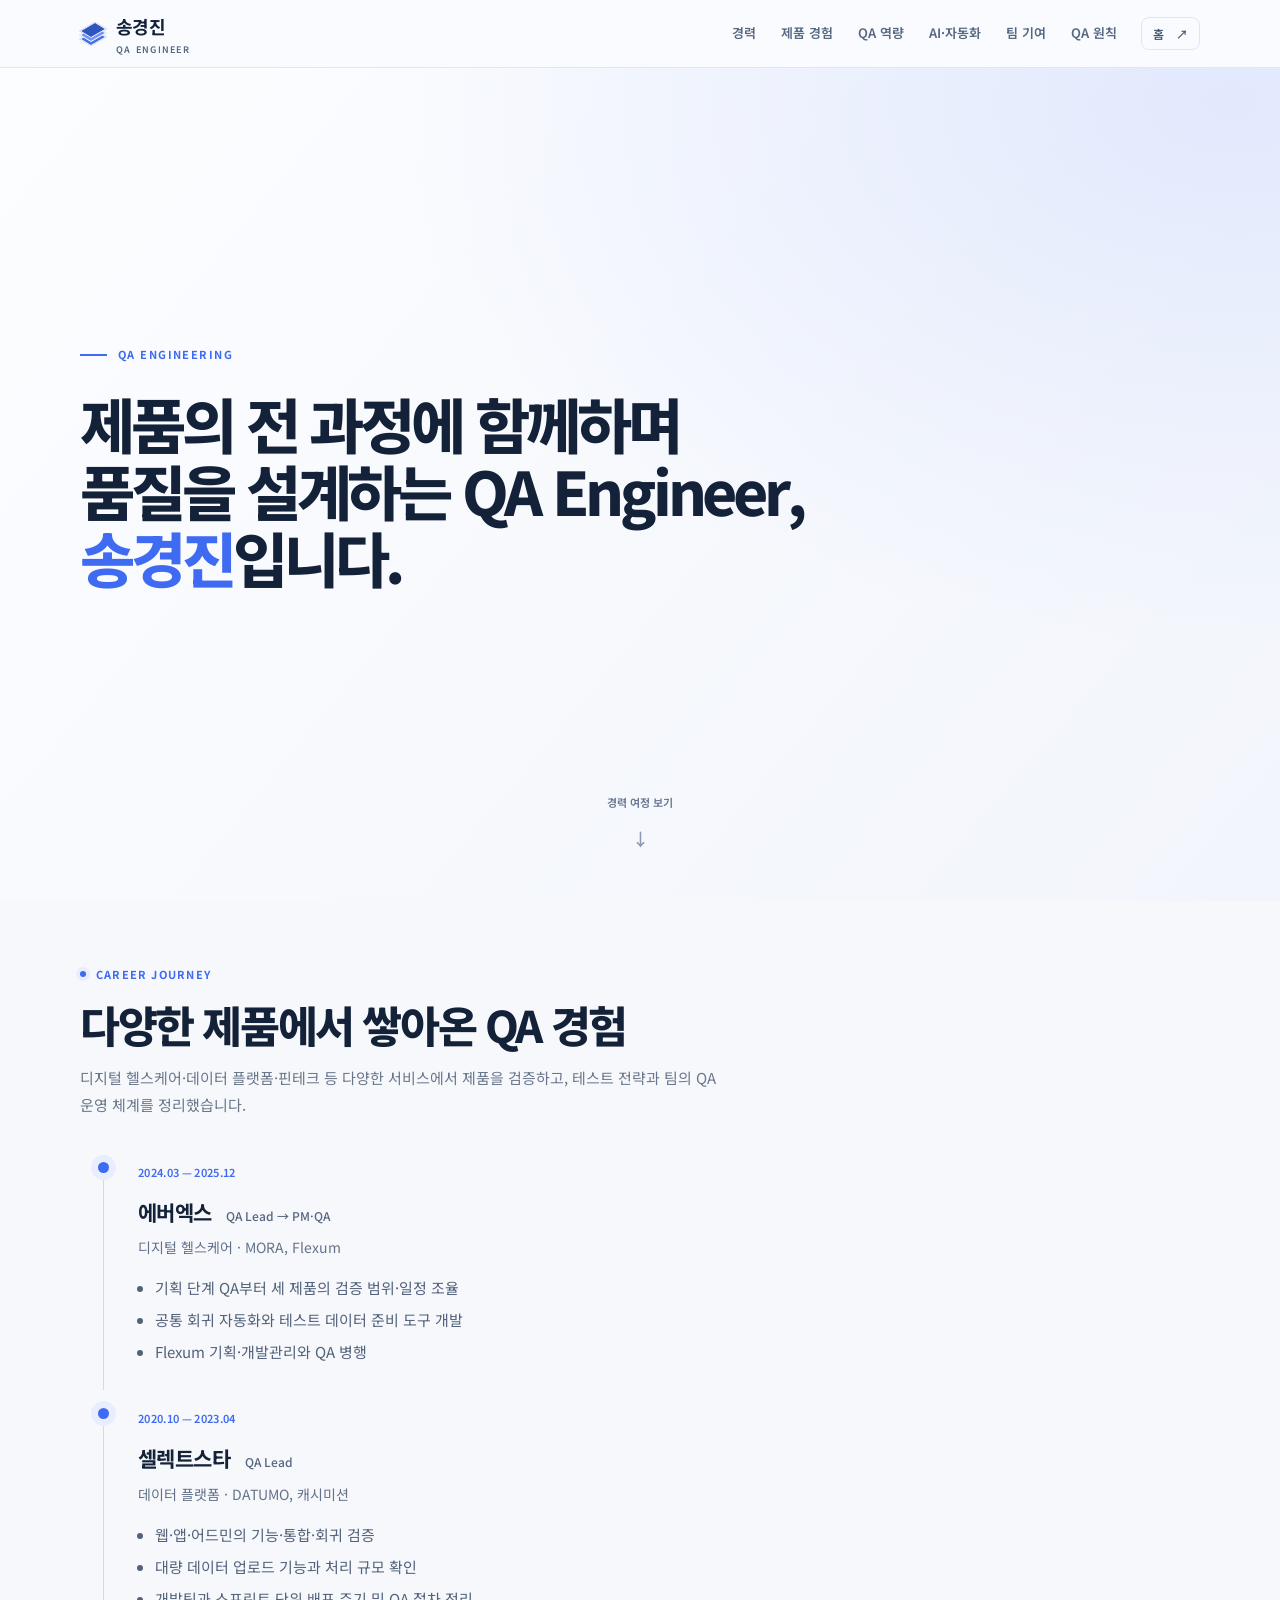
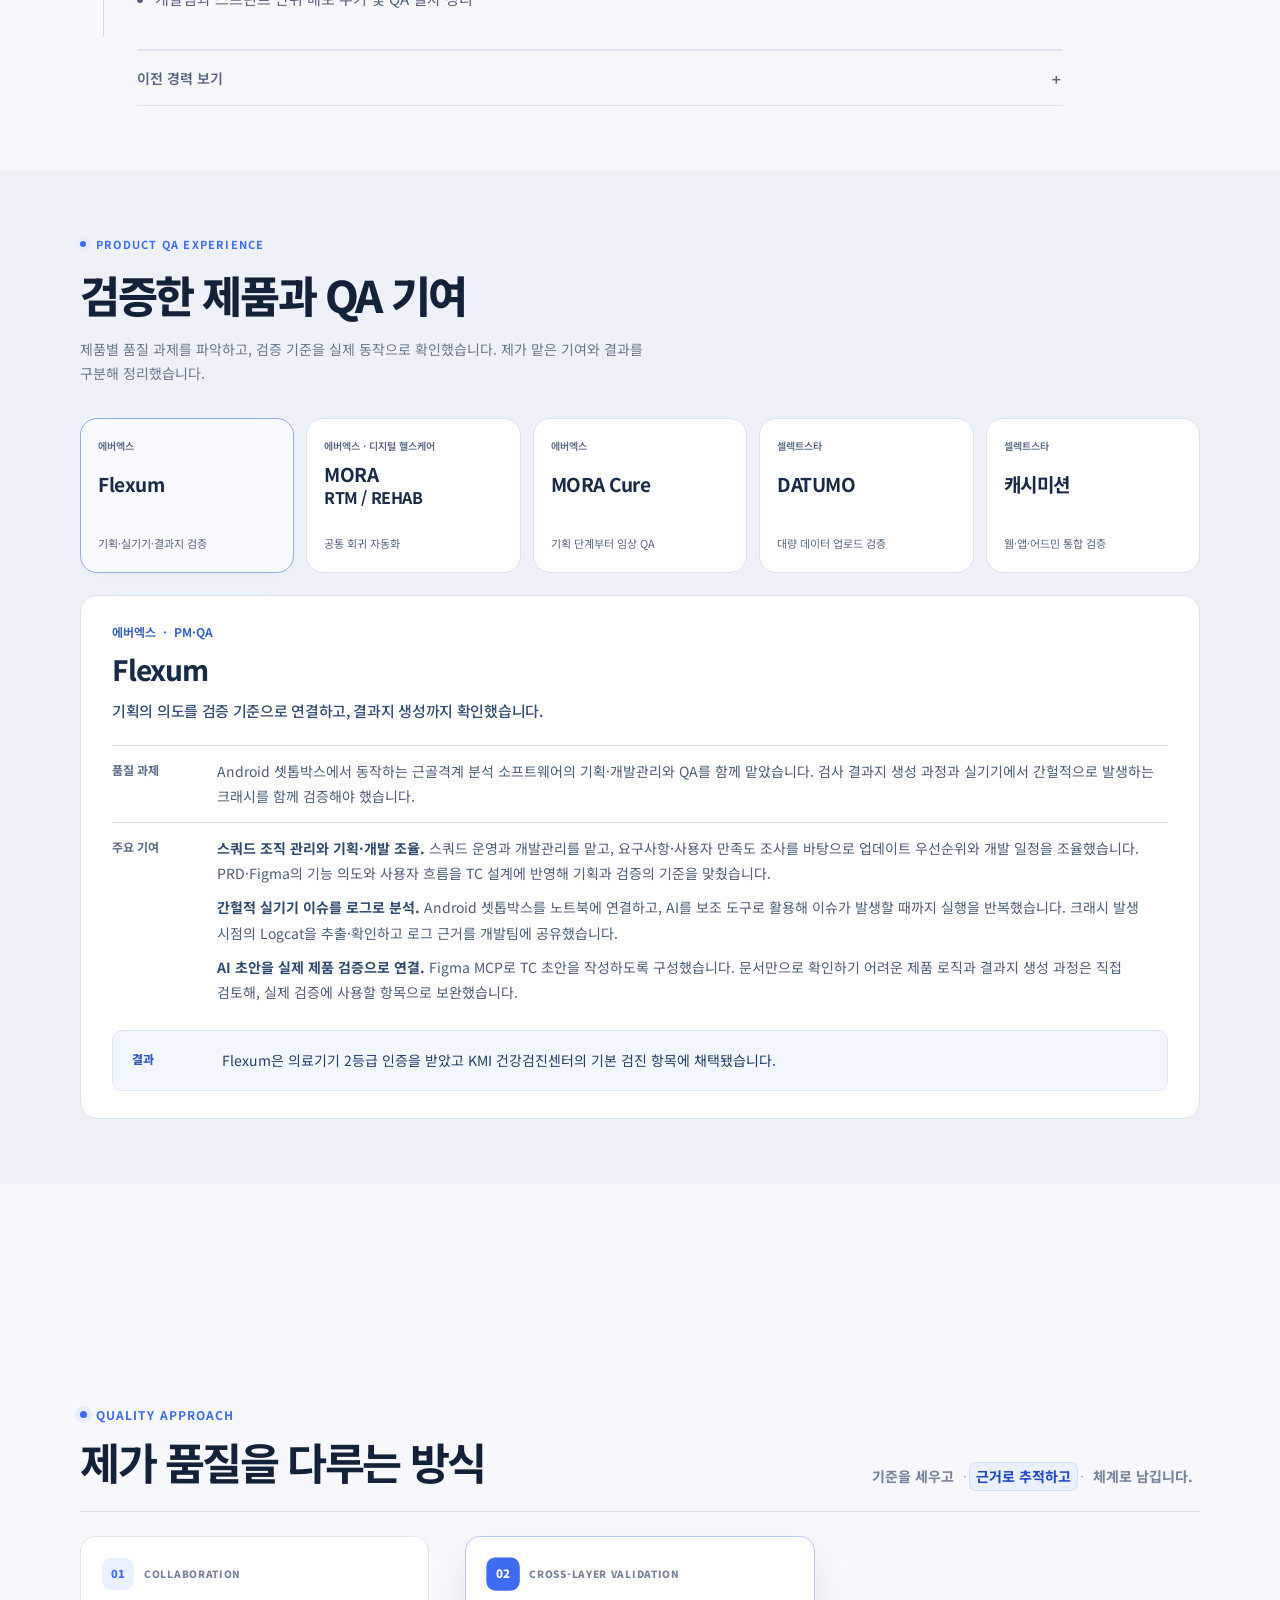
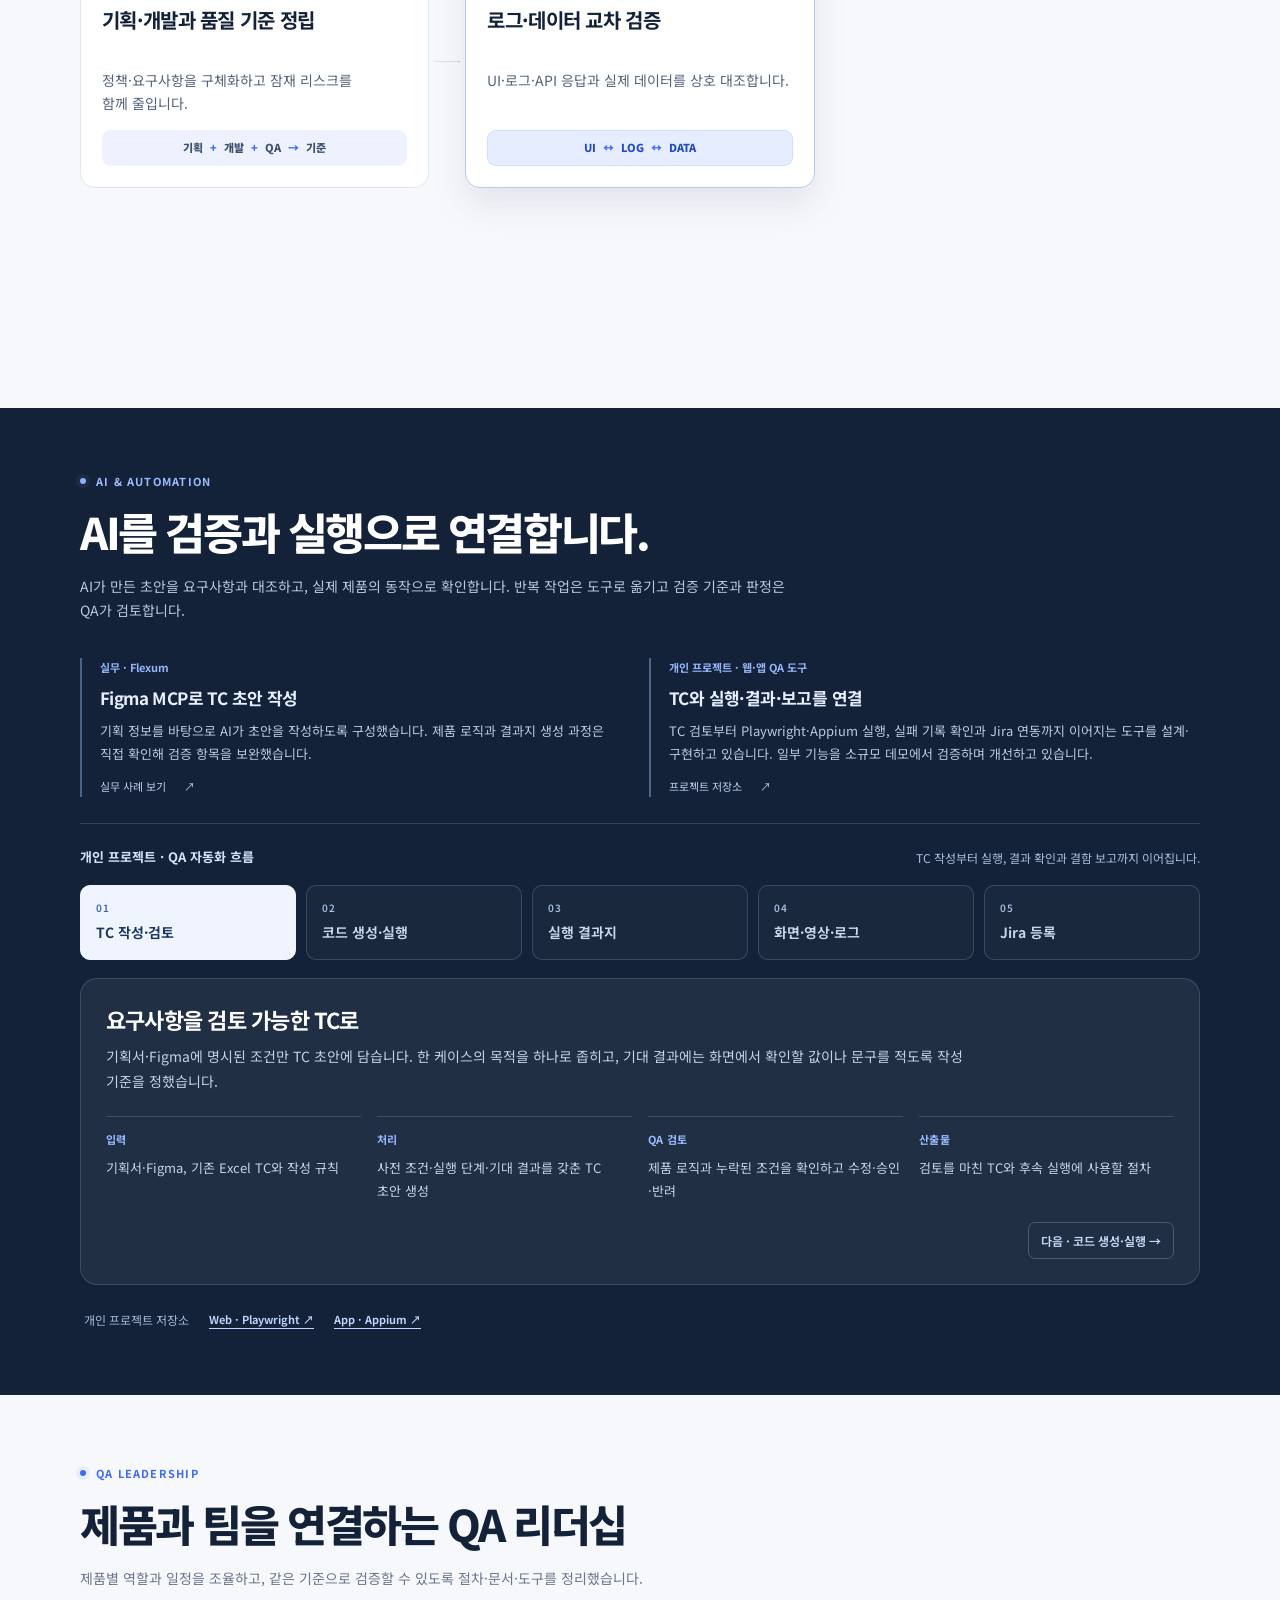
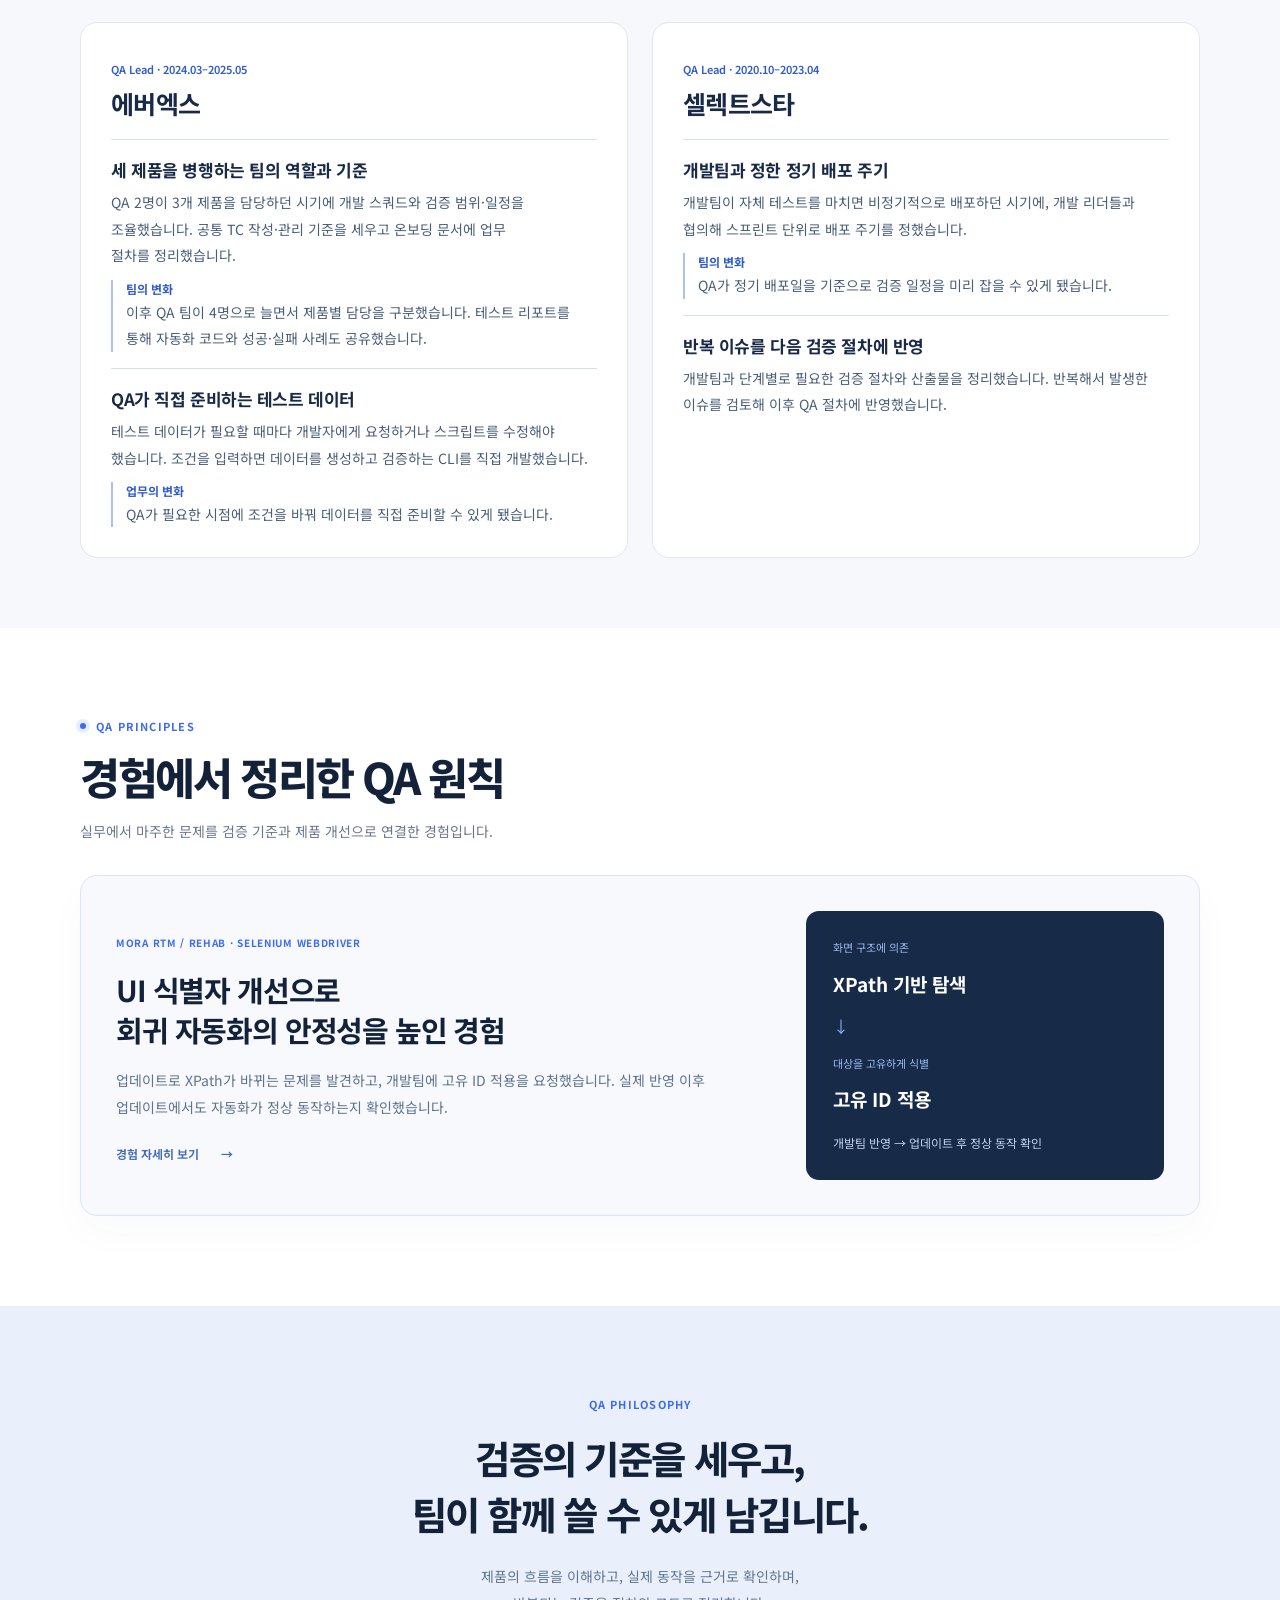
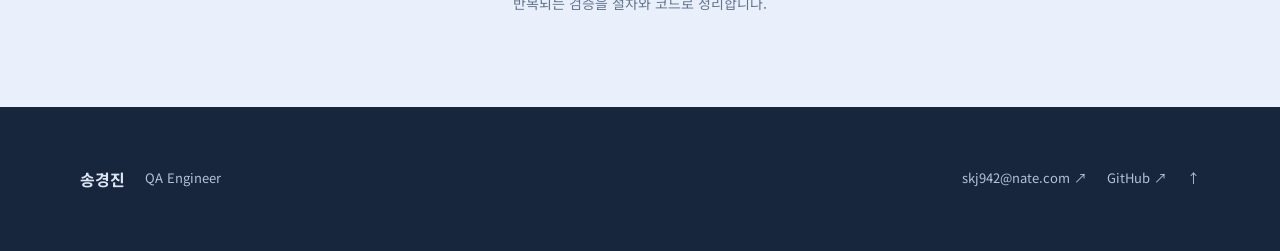
==== portfolio/index.html @ e6f76195 "Publish QA portfolio" ====
<!doctype html>
<html lang="ko">
<head>
<meta charset="utf-8"><meta name="viewport" content="width=device-width, initial-scale=1">
<meta name="theme-color" content="#f1f6ff"><meta name="description" content="송경진 QA 포트폴리오. 에버엑스와 셀렉트스타에서 맡은 제품 검증, 테스트 자동화 코드와 직접 만든 웹·앱 QA 도구를 소개합니다.">
<title>송경진 | QA Engineer</title>
<link rel="stylesheet" href="../style.css">
<link rel="stylesheet" href="../home.css">
<link rel="stylesheet" href="../cases.css">
<link rel="stylesheet" href="../lab.css">
<link rel="stylesheet" href="../refresh.css">
<link rel="stylesheet" href="../article.css">
<script src="../portfolio.js" defer></script>
<script src="../cases.js" defer></script>
<script src="../lab.js" defer></script>
<link rel="stylesheet" href="../motion.css">
<script src="../motion.js" defer></script>
<link rel="stylesheet" href="../typography.css">
<link rel="stylesheet" href="../quality.css">
<script src="../quality.js" defer></script>
</head>
<body>
<a class="skip" href="#work">본문 바로가기</a>
<header class="top"><div class="wrap bar"><a class="brand" href="#home" aria-label="송경진 포트폴리오 처음으로"><span class="sig" aria-hidden="true"><i></i><i></i><i></i></span><span>송경진<small class="brand-sub">QA ENGINEER</small></span></a><nav aria-label="주 메뉴"><a href="#career">경력</a><a href="#work">제품 경험</a><a href="#competencies">QA 역량</a><a href="#lab">AI·자동화</a><a href="#impact">팀 기여</a><a href="#principles">QA 원칙</a></nav><a class="nav-git home-link" href="../" aria-label="소개 화면으로 돌아가기">홈 <span aria-hidden="true">↗</span></a></div></header>
<main id="home">
<section class="hero"><div class="wrap hero-grid">
<div class="hero-copy"><div class="role"><span class="rule"></span>QA Engineering</div>
<h1><span>제품의 전 과정에 함께하며</span><span>품질을 설계하는 QA Engineer,</span><span><em>송경진</em>입니다.</span></h1></div>
<a class="hero-scroll" href="#career">경력 여정 보기 <span aria-hidden="true">↓</span></a>
</div></section>

<section class="career-section" id="career"><div class="wrap career-grid"><div><div class="eyebrow">Career Journey</div><h2>다양한 제품에서 쌓아온 QA 경험</h2><p>디지털 헬스케어·데이터 플랫폼·핀테크 등 다양한 서비스에서 제품을 검증하고, 테스트 전략과 팀의 QA 운영 체계를 정리했습니다.</p></div><div class="timeline">
<article><span class="period">2024.03 — 2025.12</span><h3>에버엑스 <small>QA Lead → PM·QA</small></h3><p>디지털 헬스케어 · MORA, Flexum</p><ul class="career-points"><li>기획 단계 QA부터 세 제품의 검증 범위·일정 조율</li><li>공통 회귀 자동화와 테스트 데이터 준비 도구 개발</li><li>Flexum 기획·개발관리와 QA 병행</li></ul></article>
<article><span class="period">2020.10 — 2023.04</span><h3>셀렉트스타 <small>QA Lead</small></h3><p>데이터 플랫폼 · DATUMO, 캐시미션</p><ul class="career-points"><li>웹·앱·어드민의 기능·통합·회귀 검증</li><li>대량 데이터 업로드 기능과 처리 규모 확인</li><li>개발팀과 스프린트 단위 배포 주기 및 QA 절차 정리</li></ul></article>
<details><summary>이전 경력 보기 <span aria-hidden="true">＋</span></summary><dl><dt>스트리미 · 고팍스</dt><dd>2019.11–2020.08 · 거래소 웹·앱 QA</dd><dt>DECENTRON</dt><dd>2018.05–2019.06 · 거래소 QA·신규 기능 기획</dd><dt>BNSWORKS · Syrup Wallet</dt><dd>2014.08–2018.02 · 모바일 지갑 웹·앱 QA</dd><dt>테스트이앤씨</dt><dd>2012.07–2013.10 · 스토어 서비스 QA</dd><dt>와이즈와이어즈 대행</dt><dd>2010.12–2012.06 · 모바일 게임·웹 QA</dd></dl></details></div></div></section>
<section class="section dossier-work" id="work" aria-labelledby="work-heading"><div class="wrap">
  <div class="dossier-section-head">
    <div class="eyebrow">Product QA Experience</div>
    <h2 id="work-heading">검증한 제품과 QA 기여</h2>
    <p class="section-description">제품별 품질 과제를 파악하고, 검증 기준을 실제 동작으로 확인했습니다. 제가 맡은 기여와 결과를 구분해 정리했습니다.</p>
  </div>
  <div class="dossier-layout">
    <nav class="dossier-index" aria-label="제품 사례 선택">
      <a href="#case-flexum" data-product="flexum"><span>에버엑스</span><strong>Flexum</strong><small>기획·실기기·결과지 검증</small></a>
      <a href="#case-mora" data-product="mora"><span>에버엑스 · 디지털 헬스케어</span><strong>MORA <span class="product-subname">RTM / REHAB</span></strong><small>공통 회귀 자동화</small></a>
      <a href="#case-cure" data-product="cure"><span>에버엑스</span><strong>MORA Cure</strong><small>기획 단계부터 임상 QA</small></a>
      <a href="#case-datumo" data-product="datumo"><span>셀렉트스타</span><strong>DATUMO</strong><small>대량 데이터 업로드 검증</small></a>
      <a href="#case-cash" data-product="cash"><span>셀렉트스타</span><strong>캐시미션</strong><small>웹·앱·어드민 통합 검증</small></a>
    </nav>
    <div class="dossier-content">
      <article id="case-flexum" class="dossier-panel" data-case="flexum" aria-labelledby="title-flexum">
        <header><p class="dossier-meta">에버엑스 <span>·</span> PM·QA</p><h3 id="title-flexum">Flexum</h3><p class="dossier-deck">기획의 의도를 검증 기준으로 연결하고, 결과지 생성까지 확인했습니다.</p></header>
        <dl class="case-facts">
          <div><dt>품질 과제</dt><dd>Android 셋톱박스에서 동작하는 근골격계 분석 소프트웨어의 기획·개발관리와 QA를 함께 맡았습니다. 검사 결과지 생성 과정과 실기기에서 간헐적으로 발생하는 크래시를 함께 검증해야 했습니다.</dd></div>
          
          <div class="case-contribution"><dt>주요 기여</dt><dd><p><strong>스쿼드 조직 관리와 기획·개발 조율.</strong> 스쿼드 운영과 개발관리를 맡고, 요구사항·사용자 만족도 조사를 바탕으로 업데이트 우선순위와 개발 일정을 조율했습니다. PRD·Figma의 기능 의도와 사용자 흐름을 TC 설계에 반영해 기획과 검증의 기준을 맞췄습니다.</p><p><strong>간헐적 실기기 이슈를 로그로 분석.</strong> Android 셋톱박스를 노트북에 연결하고, AI를 보조 도구로 활용해 이슈가 발생할 때까지 실행을 반복했습니다. 크래시 발생 시점의 Logcat을 추출·확인하고 로그 근거를 개발팀에 공유했습니다.</p><p><strong>AI 초안을 실제 제품 검증으로 연결.</strong> Figma MCP로 TC 초안을 작성하도록 구성했습니다. 문서만으로 확인하기 어려운 제품 로직과 결과지 생성 과정은 직접 검토해, 실제 검증에 사용할 항목으로 보완했습니다.</p></dd></div>
          <div class="case-result"><dt>결과</dt><dd>Flexum은 의료기기 2등급 인증을 받았고 KMI 건강검진센터의 기본 검진 항목에 채택됐습니다.</dd></div>
        </dl>
      </article>
      <article id="case-mora" class="dossier-panel" data-case="mora" aria-labelledby="title-mora">
        <header><p class="dossier-meta">에버엑스 <span>·</span> 회귀 자동화</p><h3 id="title-mora">MORA RTM / REHAB</h3><p class="dossier-deck">중복되는 회귀 검증을 코드로 묶어, 출시 대응과 신규 기능 QA를 병행했습니다.</p></header>
        <dl class="case-facts">
          <div><dt>품질 과제</dt><dd>기존 제품과 화이트라벨 버전에 같은 처방 기능이 있었습니다. 새 기능을 검증하는 동안에도 두 버전에서 기존 동작을 반복해서 확인해야 했습니다.</dd></div>
          
          <div class="case-contribution"><dt>주요 기여</dt><dd><p><strong>화면과 데이터로 검증 근거 확보.</strong> API 응답 건수·화면 표시 건수·실제 목록 수를 대조하고, 불일치하면 비교값을 오류 메시지에 남겼습니다. Swagger·Postman으로 테스트 데이터를 직접 생성해 검증에 활용하고, 환자 데이터의 적합성도 확인했습니다.</p><p><strong>반복 실행할 수 있는 회귀 절차 구성.</strong> Python·Selenium·pytest로 공통 검증 코드를 직접 작성하고 실행 환경과 사용법을 팀에 공유했습니다. AI는 코드 리뷰를 보조하는 데 활용했습니다.</p></dd></div>
          <div class="case-result"><dt>결과</dt><dd>회귀 테스트 자동화를 처음 도입했습니다. 화이트라벨 제품은 고객사에 성공적으로 납품됐으며, 자사 제품은 미국·싱가포르 등 해외 시장에서 운영되고 있습니다.</dd></div>
        </dl>
      </article>
      <article id="case-cure" class="dossier-panel" data-case="cure" aria-labelledby="title-cure">
        <header><p class="dossier-meta">에버엑스 <span>·</span> 기획 단계부터 참여한 임상 QA</p><h3 id="title-cure">MORA Cure</h3><p class="dossier-deck">기획 단계부터 참여해 검증 범위를 정하고, 기능·환자 데이터·임상 산출물을 함께 관리했습니다.</p></header>
        <dl class="case-facts">
          <div><dt>품질 과제</dt><dd>기획 단계부터 임상 검증용 웹·앱의 QA를 맡았습니다. 제품의 요구사항을 테스트 계획과 검증 조건으로 구체화하고, 환자 데이터의 정상 노출과 기능 동작을 확인할 근거를 갖춰야 했습니다.</dd></div>
          
          <div class="case-contribution"><dt>주요 기여</dt><dd><p><strong>기획 단계의 검증 범위·계획 수립.</strong> 개발 스쿼드와 테스트 환경·로드맵을 협의하고, 테스트 계획과 웹·앱 TC를 설계했습니다.</p><p><strong>기능과 환자 데이터의 적합성 검증.</strong> 모바일 실기기에서 동작을 확인하고, Swagger를 활용해 데이터 적합성을 검증했습니다. 환자 데이터가 주차별로 정상 노출되는지도 확인했습니다.</p><p><strong>임상 검증 산출물 관리.</strong> 규제 요구사항을 테스트 조건과 산출물에 반영하고, 이후 임상 문서 재제출·보완에도 대응했습니다.</p></dd></div>
          <div class="case-result"><dt>결과</dt><dd>MORA Cure 프로젝트가 임상 승인을 획득했습니다.</dd></div>
        </dl>
      </article>
      <article id="case-datumo" class="dossier-panel" data-case="datumo" aria-labelledby="title-datumo">
        <header><p class="dossier-meta">셀렉트스타 <span>·</span> SaaS 기능·성능 검증</p><h3 id="title-datumo">DATUMO</h3><p class="dossier-deck">기능의 정상 동작과 대량 데이터 처리 규모를 함께 확인했습니다.</p></header>
        <dl class="case-facts">
          <div><dt>품질 과제</dt><dd>기업용 데이터 관리 SaaS의 상용화를 위한 QA를 맡았습니다. 웹 기능의 정상 동작과 함께 대량 데이터를 올릴 때 서비스가 감당할 수 있는 규모를 확인해야 했습니다.</dd></div>
          
          <div class="case-contribution"><dt>주요 기여</dt><dd><p><strong>상용화를 위한 기능 검증.</strong> 웹 기능별 TC를 설계·실행하고, 대량 업로드는 데이터 규모를 바꿔가며 실제 처리 결과를 확인했습니다.</p><p><strong>개발팀과 처리 범위 교차 확인.</strong> 백엔드 개발자와 수십만 건의 데이터를 업로드해 최대 처리 규모와 적정 규모를 구분했습니다. 화면의 정상 동작만으로 판단하기 어려운 성능 범위를 실제 데이터로 확인했습니다.</p></dd></div>
          <div class="case-result"><dt>결과</dt><dd>DATUMO는 10개 이상의 대기업 고객사에 납품됐습니다.</dd></div>
        </dl>
      </article>
      <article id="case-cash" class="dossier-panel" data-case="cash" aria-labelledby="title-cash">
        <header><p class="dossier-meta">셀렉트스타 <span>·</span> 플랫폼 통합·회귀 검증</p><h3 id="title-cash">캐시미션</h3><p class="dossier-deck">개별 기능부터 채널 간 연결까지, 전 플랫폼의 검증 범위를 정리했습니다.</p></header>
        <dl class="case-facts">
          <div><dt>품질 과제</dt><dd>데이터 가공 크라우드소싱 플랫폼에서 웹·앱·어드민 QA를 전담했습니다. 각 채널의 기능과 변경이 반영된 뒤의 통합 동작을 함께 검증해야 했습니다.</dd></div>
          
          <div class="case-contribution"><dt>주요 기여</dt><dd><p><strong>채널을 연결한 기능·통합·회귀 검증.</strong> Web·Android·iOS·Admin을 함께 확인하고, 변경 후 영향을 검토했습니다. 발견한 결함을 분석해 검증 항목의 우선순위를 정했습니다.</p><p><strong>팀이 함께 검증하는 기준 마련.</strong> QA가 1명에서 2명으로 늘면서 채널별 범위와 담당을 나눴습니다. 공통으로 사용할 테스트 환경을 정리해 개인의 확인을 팀 단위 검증으로 확장했습니다.</p></dd></div>
          <div class="case-result"><dt>결과</dt><dd>빠른 릴리즈 주기에도 검증 근거를 전달하고, 재사용 가능한 문서와 테스트 환경을 구축해 팀의 QA 환경을 표준화했습니다.</dd></div>
        </dl>
      </article>
    </div>
  </div>
</div></section>


<section class="quality-overview" id="competencies" aria-labelledby="quality-heading"><div class="wrap">
<div class="quality-overview-heading"><div><div class="eyebrow">QUALITY APPROACH</div><h2 id="quality-heading">제가 품질을 다루는 방식</h2></div>
<p class="quality-flow-summary"><span class="quality-flow-phrase">기준을 세우고</span><i aria-hidden="true">·</i><span class="quality-flow-phrase">근거로 추적하고</span><i aria-hidden="true">·</i><span class="quality-flow-phrase">체계로 남깁니다.</span></p></div>
<div class="quality-card-grid">
<article class="quality-card"><div class="quality-card-marker"><b>01</b><span>COLLABORATION</span></div><h3>기획·개발과 품질 기준 정립</h3><p>정책·요구사항을 구체화하고 잠재 리스크를 함께 줄입니다.</p><div class="quality-signal"><span>기획</span><b>+</b><span>개발</span><b>+</b><span>QA</span><b>→</b><span>기준</span></div></article>
<div class="quality-connector" aria-hidden="true"><span></span></div>
<article class="quality-card"><div class="quality-card-marker"><b>02</b><span>CROSS-LAYER VALIDATION</span></div><h3>로그·데이터 교차 검증</h3><p>UI·로그·API 응답과 실제 데이터를 상호 대조합니다.</p><div class="quality-signal"><span>UI</span><b>↔</b><span>LOG</span><b>↔</b><span>DATA</span></div></article>
<div class="quality-connector" aria-hidden="true"><span></span></div>
<article class="quality-card"><div class="quality-card-marker"><b>03</b><span>QA ENGINEERING</span></div><h3>QA 파이프라인 설계</h3><p>검증 경험을 반복 가능한 체계로 남깁니다.</p><div class="quality-signal"><span>REQ</span><b>→</b><span>TC</span><b>→</b><span>검증</span><b>→</b><span>보고</span></div></article>
</div></div></section>

<section id="lab" class="lab-casebook" aria-labelledby="lc-heading">
  <div class="wrap">
    <div class="lc-intro">
      <div><div class="lc-kicker">AI & AUTOMATION</div><h2 id="lc-heading">AI를 검증과 실행으로 연결합니다.</h2><p class="section-description">AI가 만든 초안을 요구사항과 대조하고, 실제 제품의 동작으로 확인합니다. 반복 작업은 도구로 옮기고 검증 기준과 판정은 QA가 검토합니다.</p></div>
    </div>
    <div class="ai-context"><div><span class="context-label">실무 · Flexum</span><h3>Figma MCP로 TC 초안 작성</h3><p>기획 정보를 바탕으로 AI가 초안을 작성하도록 구성했습니다. 제품 로직과 결과지 생성 과정은 직접 확인해 검증 항목을 보완했습니다.</p><a href="#case-flexum">실무 사례 보기 <span aria-hidden="true">↗</span></a></div><div><span class="context-label">개인 프로젝트 · 웹·앱 QA 도구</span><h3>TC와 실행·결과·보고를 연결</h3><p>TC 검토부터 Playwright·Appium 실행, 실패 기록 확인과 Jira 연동까지 이어지는 도구를 설계·구현하고 있습니다. 일부 기능을 소규모 데모에서 검증하며 개선하고 있습니다.</p><a href="https://github.com/song1652" target="_blank" rel="noopener">프로젝트 저장소 <span aria-hidden="true">↗</span></a></div></div>
    <div class="lab-evidence-heading"><span>개인 프로젝트 · QA 자동화 흐름</span><p>TC 작성부터 실행, 결과 확인과 결함 보고까지 이어집니다.</p></div>
    <div class="lc-nav" aria-label="자동화 작업 단계">
      <a id="lc-tab-write" href="#lc-write" data-lc-key="write"><small>01</small>TC 작성·검토</a>
      <a id="lc-tab-run" href="#lc-run" data-lc-key="run"><small>02</small>코드 생성·실행</a>
      <a id="lc-tab-report" href="#lc-report" data-lc-key="report"><small>03</small>실행 결과지</a>
      <a id="lc-tab-evidence" href="#lc-evidence" data-lc-key="evidence"><small>04</small>화면·영상·로그</a>
      <a id="lc-tab-jira" href="#lc-jira" data-lc-key="jira"><small>05</small>Jira 등록</a>
    </div>

    <article class="lc-panel" id="lc-write"><div class="lc-panelhead"><div><div class="lc-tag">REQUIREMENTS & TC</div><h3>요구사항을 검토 가능한 TC로</h3></div></div><p class="process-description">기획서·Figma에 명시된 조건만 TC 초안에 담습니다. 한 케이스의 목적을 하나로 좁히고, 기대 결과에는 화면에서 확인할 값이나 문구를 적도록 작성 기준을 정했습니다.</p><div class="process-grid"><div><h4>입력</h4><p>기획서·Figma, 기존 Excel TC와 작성 규칙</p></div><div><h4>처리</h4><p>사전 조건·실행 단계·기대 결과를 갖춘 TC 초안 생성</p></div><div><h4>QA 검토</h4><p>제품 로직과 누락된 조건을 확인하고 수정·승인·반려</p></div><div><h4>산출물</h4><p>검토를 마친 TC와 후속 실행에 사용할 절차</p></div></div></article>

    <article class="lc-panel" id="lc-run"><div class="lc-panelhead"><div><div class="lc-tag">GENERATE & RUN</div><h3>검토한 TC를 웹·앱 실행으로</h3></div></div><p class="process-description">웹은 TC와 페이지 구조에서 실행 코드를 만들고, 앱은 화면에서 선택한 요소와 동작을 코드로 연결합니다.</p><div class="process-grid"><div><h4>입력</h4><p>검토한 TC, 웹 페이지 구조 또는 앱에서 기록한 동작</p></div><div><h4>처리</h4><p>Playwright·Appium과 pytest로 테스트 실행</p></div><div><h4>QA 검토</h4><p>요소 선택, 대기 조건과 기대 결과가 실제 동작에 맞는지 확인</p></div><div><h4>산출물</h4><p>다시 실행할 수 있는 테스트 코드와 실행 결과</p></div></div></article>

    <article class="lc-panel" id="lc-report"><div class="lc-panelhead"><div><div class="lc-tag">TEST REPORT</div><h3>기대 결과와 실제 동작을 비교</h3></div></div><p class="process-description">케이스별 판정과 실패 상세를 함께 보여줘, 어떤 조건에서 무엇이 달랐는지 확인할 수 있도록 구성했습니다.</p><div class="process-grid"><div><h4>입력</h4><p>TC의 사전 조건·실행 절차·기대 결과와 실행 기록</p></div><div><h4>처리</h4><p>실행별 통과·실패 요약과 케이스별 결과를 리포트로 정리</p></div><div><h4>QA 검토</h4><p>기대 동작과 실제 현상을 비교하고 실패 원인 확인</p></div><div><h4>산출물</h4><p>케이스별 판정과 실패 상세를 확인할 수 있는 결과 리포트</p></div></div></article>

    <article class="lc-panel" id="lc-evidence"><span id="lc-app-evidence" class="evidence-anchor" aria-hidden="true"></span><div class="lc-panelhead"><div><div class="lc-tag">FAILURE EVIDENCE</div><h3>실패한 순간을 다시 확인할 수 있게</h3></div></div><p class="process-description">실행 중 수집한 화면·영상·로그를 케이스와 연결해, 실패 당시의 동작과 오류를 함께 확인할 수 있도록 했습니다.</p><div class="process-grid"><div><h4>화면·영상</h4><p>실패 시점의 스크린샷과 실행 영상을 저장해 당시의 동작 확인</p></div><div><h4>웹 실행 기록</h4><p>브라우저 콘솔·네트워크 오류와 Playwright Trace로 실패 구간 추적</p></div><div><h4>앱 실행 기록</h4><p>케이스와 재시도별 스크린샷·영상·기기 로그를 실행 상세에서 확인</p></div><div><h4>보존 방식</h4><p>앱은 실패·재시도 기록을 기본 보존하고, 설정에 따라 전체 시도 기록 저장</p></div></div></article>

    <article class="lc-panel" id="lc-jira"><div class="lc-panelhead"><div><div class="lc-tag">JIRA INTEGRATION</div><h3>로그와 화면을 담아 결함 보고</h3></div></div><p class="process-description">재현 절차와 기대·실제 결과를 Jira 이슈로 정리하고, 오류 로그와 실패 이미지·영상을 함께 전달하도록 구성했습니다.</p><div class="process-grid"><div><h4>이슈 본문</h4><p>TC의 재현 단계, 기대 결과와 실제 실행 오류를 정리</p></div><div><h4>로그 전달</h4><p>실행 오류와 수집한 콘솔·네트워크 로그를 이슈 본문에 요약</p></div><div><h4>이미지·영상</h4><p>첨부 설정에 따라 실패 스크린샷과 실행 영상을 이슈에 첨부</p></div><div><h4>전달 목적</h4><p>개발자가 같은 조건을 재현하고 실패한 시점과 원인을 확인</p></div></div><p class="process-note">Jira 연동과 첨부 설정에 따라 등록합니다. 앱의 기기 로그는 실행 상세에서 확인합니다.</p></article>
    <div class="lc-foot"><span>개인 프로젝트 저장소</span><a href="https://github.com/song1652/qa-native-fixed" target="_blank" rel="noopener">Web · Playwright ↗</a><a href="https://github.com/song1652/qa-native-app" target="_blank" rel="noopener">App · Appium ↗</a></div>
  </div>
  <dialog id="lc-zoom" aria-labelledby="lc-zoom-label"><div class="lc-zoomtop"><strong id="lc-zoom-label">화면 크게 보기</strong><button type="button" aria-label="확대 화면 닫기">×</button></div><img alt="" id="lc-zoom-image"></dialog>
</section>

<section id="impact" class="org-impact" aria-labelledby="impact-heading"><div class="wrap">
  <div class="dossier-section-head"><div class="eyebrow">QA LEADERSHIP</div><h2 id="impact-heading">제품과 팀을 연결하는 QA 리더십</h2><p class="section-description">제품별 역할과 일정을 조율하고, 같은 기준으로 검증할 수 있도록 절차·문서·도구를 정리했습니다.</p></div>
  <div class="org-columns">
    <article class="org-company"><header><span class="org-role">QA Lead · 2024.03–2025.05</span><h3>에버엑스</h3></header>
      <div class="org-item"><h4>세 제품을 병행하는 팀의 역할과 기준</h4><p>QA 2명이 3개 제품을 담당하던 시기에 개발 스쿼드와 검증 범위·일정을 조율했습니다. 공통 TC 작성·관리 기준을 세우고 온보딩 문서에 업무 절차를 정리했습니다.</p><p class="org-change"><strong>팀의 변화</strong>이후 QA 팀이 4명으로 늘면서 제품별 담당을 구분했습니다. 테스트 리포트를 통해 자동화 코드와 성공·실패 사례도 공유했습니다.</p></div>
      <div class="org-item" id="case-cli"><h4>QA가 직접 준비하는 테스트 데이터</h4><p>테스트 데이터가 필요할 때마다 개발자에게 요청하거나 스크립트를 수정해야 했습니다. 조건을 입력하면 데이터를 생성하고 검증하는 CLI를 직접 개발했습니다.</p><p class="org-change"><strong>업무의 변화</strong>QA가 필요한 시점에 조건을 바꿔 데이터를 직접 준비할 수 있게 됐습니다.</p></div>
    </article>
    <article class="org-company"><header><span class="org-role">QA Lead · 2020.10–2023.04</span><h3>셀렉트스타</h3></header>
      <div class="org-item"><h4>개발팀과 정한 정기 배포 주기</h4><p>개발팀이 자체 테스트를 마치면 비정기적으로 배포하던 시기에, 개발 리더들과 협의해 스프린트 단위로 배포 주기를 정했습니다.</p><p class="org-change"><strong>팀의 변화</strong>QA가 정기 배포일을 기준으로 검증 일정을 미리 잡을 수 있게 됐습니다.</p></div>
      <div class="org-item"><h4>반복 이슈를 다음 검증 절차에 반영</h4><p>개발팀과 단계별로 필요한 검증 절차와 산출물을 정리했습니다. 반복해서 발생한 이슈를 검토해 이후 QA 절차에 반영했습니다.</p></div>
    </article>
  </div>
</div></section>
<section id="principles" class="principles-section" aria-labelledby="principles-heading"><div class="wrap">
<div class="dossier-section-head"><div class="eyebrow">QA Principles</div><h2 id="principles-heading">경험에서 정리한 QA 원칙</h2><p class="section-description">실무에서 마주한 문제를 검증 기준과 제품 개선으로 연결한 경험입니다.</p></div>
<article class="principle-feature"><div><span class="principle-meta">MORA RTM / REHAB · SELENIUM WEBDRIVER</span><h3><a href="../notes/ui-testability/">UI 식별자 개선으로<br>회귀 자동화의 안정성을 높인 경험</a></h3><p>업데이트로 XPath가 바뀌는 문제를 발견하고, 개발팀에 고유 ID 적용을 요청했습니다. 실제 반영 이후 업데이트에서도 자동화가 정상 동작하는지 확인했습니다.</p><a class="principle-link" href="../notes/ui-testability/">경험 자세히 보기 <span aria-hidden="true">→</span></a></div>
<div class="principle-visual" role="img" aria-label="XPath 변경에 취약한 요소 탐색을 고유 ID로 개선하고 업데이트 후 확인"><span>화면 구조에 의존</span><strong>XPath 기반 탐색</strong><i aria-hidden="true">↓</i><span>대상을 고유하게 식별</span><strong>고유 ID 적용</strong><p>개발팀 반영 → 업데이트 후 정상 동작 확인</p></div></article>
</div></section><section class="closing"><div class="wrap"><div class="eyebrow">QA Philosophy</div><h2>검증의 기준을 세우고,<br>팀이 함께 쓸 수 있게 남깁니다.</h2><p>제품의 흐름을 이해하고, 실제 동작을 근거로 확인하며,<br class="wide"> 반복되는 검증을 절차와 코드로 정리합니다.</p></div></section></main>
<footer><div class="wrap foot"><div><strong>송경진</strong><span>QA Engineer</span></div><div><a href="mailto:skj942@nate.com">skj942@nate.com ↗</a><a href="https://github.com/song1652" target="_blank" rel="noopener">GitHub ↗</a><a href="#home" aria-label="처음으로">↑</a></div></div></footer>

</body></html>
---- style.css ----
@font-face{font-family:PortfolioSans;src:url(assets/ko-regular.woff);font-weight:400 500;font-display:swap}
@font-face{font-family:PortfolioSans;src:url(assets/ko-bold.woff);font-weight:600 900;font-display:swap}
@font-face{font-family:PortfolioSerif;src:url(assets/ko-serif.woff);font-weight:700;font-display:swap}
:root{--ink:#14213c;--muted:#526078;--blue:#315bd6;--line:#dce3ef;--pale:#f5f7fb;--mono:"IBM Plex Mono", "Courier New",monospace;--sans:Inter,PortfolioSans,"Apple SD Gothic Neo","Malgun Gothic",sans-serif;color:var(--ink);font:16px/1.65 var(--sans);word-break:keep-all;overflow-wrap:break-word;scroll-behavior:smooth;scroll-padding-top:86px}
*{box-sizing:border-box}body,h1,h2,h3,p,figure,dl,dd{margin:0}body{background:white}a{color:inherit;text-decoration:none}button{font:inherit;color:inherit;cursor:pointer}button:focus-visible,a:focus-visible,summary:focus-visible{outline:3px solid #598bff;outline-offset:4px}button{border:0}button,a,summary{-webkit-tap-highlight-color:transparent}.wrap{width:min(calc(100% - 104px),1192px);margin-inline:auto}.skip{position:fixed;left:14px;top:-110px;z-index:20;padding:10px 20px;background:white}.skip:focus{top:10px}.top{position:sticky;top:0;z-index:6;background:rgba(255,255,255,.96);border-bottom:1px solid #dfe6f0}.bar,.brand,.top nav,.nav-git,.hero-ctas,.button,.role,.fig-caption,.card-end,.more-case,.foot,.foot>div,.dialog-top{display:flex;align-items:center}.bar{height:70px;gap:36px}.brand{gap:10px;font-weight:700;font-size:19px;letter-spacing:-.08em;white-space:nowrap}.brand-sub{border-left:1px solid #d5dbe7;padding-left:12px;margin-left:1px;color:#5b687f;letter-spacing:0;font-family:Arial,sans-serif;font-size:13px;font-weight:500}.sig{position:relative;display:inline-block;width:26px;height:29px}.sig i{position:absolute;width:18px;height:12px;background:#496fe0;border:1.6px solid white;transform:rotate(-30deg) skewX(29deg);left:4px;top:13px}.sig i:nth-child(2){top:9px;background:#7195fa}.sig i:last-child{top:5px;background:#2f55be}.top nav{gap:32px;margin-left:auto;font-size:13px;font-weight:600;white-space:nowrap}.top nav a{padding:12px 0}.top nav a:hover,.under:hover,.pdfs a:hover,.foot a:hover{color:var(--blue)}.nav-git{border:1px solid var(--line);border-radius:20px;gap:9px;padding:4px 14px;font:600 13px/1.8 Arial,sans-serif}.hero{position:relative;isolation:isolate;overflow:hidden;border-bottom:1px solid var(--line);background:radial-gradient(ellipse at 83% 34%,#d9e6ff 0%,rgba(225,235,254,.79) 20%,transparent 59%),linear-gradient(120deg,#f7f9fd,#f1f6ff 78%,#eef4fc)}.hero:before{position:absolute;content:"";inset:0;z-index:-1;background-image:linear-gradient(#738dbe15 1px,transparent 1px),linear-gradient(90deg,#738dbe15 1px,transparent 1px);background-size:45px 45px;mask-image:linear-gradient(90deg,transparent,#000 55%)}.hero-grid{min-height:470px;display:grid;grid-template-columns:1fr .98fr;align-items:center;gap:10px;padding-block:42px}.role,.eyebrow,.card-meta,.fig-caption,.period,.note-tag,.tool-type{font-weight:600;letter-spacing:.09em;font-size:11px;color:var(--blue)}.role,.eyebrow,.period,.note-tag,.tool-type,.fig-caption span:nth-child(2){font-family:var(--mono)}.role{gap:11px;font-size:12px;letter-spacing:.15em;font-weight:bold}.rule{width:27px;height:2px;background:var(--blue)}h1{font-family:Arial,var(--sans);font-size:clamp(48px,5.05vw,76px);line-height:1.14;letter-spacing:-.08em;font-weight:750;margin:19px 0 18px}h1 .name{font-family:PortfolioSerif,Georgia,serif;color:#284cae;font-weight:700;letter-spacing:-.095em}.hero-dot{color:#446eef}.hero-copy>p{max-width:466px;font-size:16px;line-height:1.85;color:#4e5c73;letter-spacing:-.035em}.hero-ctas{gap:9px;flex-wrap:wrap;margin-top:26px}.button{gap:20px;border-radius:8px;font-weight:650;font-size:14px;padding:11px 17px;line-height:1.65}.button.primary{background:#19294b;color:white}.button.secondary{border:1px solid #bccbe4;background:#ffffffbc}.button span{font-family:Arial;font-size:17px}.button:hover,.nav-git:hover{transform:translateY(-1px);box-shadow:0 4px 12px #36547a1c}.hero-figure{display:flex;flex-direction:column;align-items:center;min-width:0;text-align:center;position:relative}.drawing{width:100%;height:auto;aspect-ratio:1.57}.drawing canvas{width:100%;height:100%;display:block}.fig-caption{gap:8px;font-size:12px;letter-spacing:0;color:#34527b;margin-top:-8px}.fig-caption span:nth-child(2){color:#284db6;font-size:11px;letter-spacing:.03em}.fig-line{width:20px;height:1px;background:#7192c9}.section{padding-block:64px}.section-head,.lab-head{display:flex;justify-content:space-between;align-items:end;gap:25px;margin-bottom:25px}.eyebrow{font-weight:bold;letter-spacing:.15em;margin-bottom:7px}.section-head p,.lab-head p,.career-grid>div>p{color:var(--muted);font-size:15px;letter-spacing:-.03em;line-height:1.8}.section-head h2,.lab h2,.career-grid h2{font-size:clamp(32px,3.2vw,45px);line-height:1.2;letter-spacing:-.075em}.work-grid{display:grid;grid-template-columns:1fr 1fr;gap:14px}.work-card{border:1px solid #d8e0ed;border-radius:14px;padding:23px 26px 17px;display:flex;flex-direction:column;background:#fff;transition:background .18s,border-color .18s,transform .18s;position:relative}.work-card.featured{background:linear-gradient(132deg,#f2f6ff,#fff 80%);border-color:#c1d1f0}.work-card:hover,.more-case:hover,.notes a:hover{border-color:#7393eb;background:#f4f7ff;transform:translateY(-2px)}.card-meta{font-size:12px;letter-spacing:0}.card-meta b{margin:0 4px;color:#93a3c2}.work-card h3{font-size:26px;font-family:Arial,var(--sans);letter-spacing:-.045em;line-height:1.4;margin:10px 0 6px}.work-card p{font-size:15px;line-height:1.7;color:var(--muted);max-width:520px;letter-spacing:-.03em}.card-end{justify-content:space-between;border-top:1px solid #e3e9f4;margin-top:19px;padding-top:11px;font-size:12px;font-weight:600;color:#526584}.card-end i,.more-case i{font:18px/1 Arial;color:var(--blue)}.more-case{margin-top:13px;padding:15px 24px;border:1px solid var(--line);border-radius:12px;justify-content:space-between;gap:12px}.more-case>span{display:flex;align-items:center;gap:16px;font-size:13px;color:var(--muted)}.more-case strong{font:700 18px Arial;color:var(--ink)}.more-case small{font-size:12px}.lab{background:#152641;color:#f7f9ff;padding:62px 0 66px}.lab .eyebrow,.lab .tool-type{color:#abc6ff}.lab-head{align-items:start;margin-bottom:27px}.lab-head h2{max-width:520px}.lab-head p{max-width:465px;color:#cfdaed}.lab-nav{display:flex;gap:8px;flex-wrap:wrap;border-bottom:1px solid #52617c;padding-bottom:14px}.lab-nav button{font-size:14px;font-weight:600;color:#ced9ed;background:transparent;border:1px solid #4c5d78;border-radius:25px;padding:7px 16px}.lab-nav button[aria-selected=true]{color:#142747;background:#edf3ff;border-color:#edf3ff}.lab-panel{display:grid;grid-template-columns:.69fr 1.31fr;gap:38px;align-items:center;padding-top:26px}.tool-type{letter-spacing:.03em;font-size:12px}.stage-info h3{font-size:clamp(23px,2.3vw,34px);line-height:1.42;letter-spacing:-.07em;margin:12px 0}.stage-info p{color:#d2dced;line-height:1.85;font-size:15px}.under{display:inline-block;border-bottom:1px solid currentColor;font-size:13px;font-weight:600}.stage-info .under{margin-top:20px;color:#d1e1ff}.screen-button{display:grid;place-items:center;width:100%;height:clamp(230px,24vw,345px);position:relative;overflow:hidden;background:#dce6f6;border-radius:10px;padding:13px}.screen-button img{width:100%;height:100%;object-fit:contain;position:absolute;inset:0;padding:12px}.screen-button span{position:absolute;bottom:10px;right:10px;background:#162846;color:white;border-radius:50%;width:30px;height:30px;line-height:27px;font-family:Arial;font-size:21px}.lab figcaption{color:#c3cfe2;font-size:12px;margin-top:9px}.notes{border-top:1px solid #b5c3da}.notes a{display:grid;grid-template-columns:175px 1fr auto;gap:15px;align-items:center;padding:22px 10px;border-bottom:1px solid var(--line);transition:background .15s}.note-tag{color:#4f678c;letter-spacing:0;font-size:12px}.notes strong{font-size:19px;letter-spacing:-.05em}.notes a>span:last-child{color:var(--blue);font-size:20px}.career-section{padding:62px 0;background:var(--pale);border-block:1px solid var(--line)}.career-grid{display:grid;grid-template-columns:.9fr 1.1fr;gap:64px}.career-grid>div>p{margin-top:15px}.pdfs{display:flex;flex-wrap:wrap;gap:14px;margin-top:20px}.pdfs a{border-bottom:1px solid #8fa5c6;font-size:13px;font-weight:600;padding-bottom:2px}.pdfs span{padding-left:5px}.timeline article{position:relative;border-left:1px solid #c4d2e8;padding:0 0 30px 25px}.timeline article:before{content:"";position:absolute;top:7px;left:-4px;border-radius:100%;width:7px;height:7px;background:#5478d1}.period{color:#546b90;letter-spacing:.02em}.timeline h3{font-size:22px;letter-spacing:-.045em}.timeline h3 small{font-size:13px;color:#5c6d85;letter-spacing:0;margin-left:6px}.timeline p,.timeline dd{font-size:14px;line-height:1.85;color:var(--muted);margin-top:4px}.timeline .under{margin-top:7px;color:var(--blue)}summary{cursor:pointer;font-size:14px;font-weight:600;display:flex;justify-content:space-between;padding:12px 0;border-top:1px solid var(--line);list-style:none}summary::-webkit-details-marker{display:none}details[open] summary span{transform:rotate(45deg)}.timeline dl{padding:0 12px}.timeline dt{font-size:14px;font-weight:700;margin-top:10px}.timeline dd{margin:0}.foot{justify-content:space-between;padding-block:28px}.foot>div{gap:20px}.foot strong{font-size:16px}.foot span,.foot a{font-size:13px;color:var(--muted)}
dialog{border:1px solid var(--line);border-radius:17px;padding:0;color:var(--ink);width:min(720px,calc(100% - 28px));max-height:86dvh;overflow:auto;box-shadow:0 30px 100px #101d3b40}dialog::backdrop{background:#101b34a8}body:has(dialog[open]){overflow:hidden}.dialog-top{position:sticky;top:0;background:#fff;z-index:1;border-bottom:1px solid var(--line);padding:11px 20px 11px 28px;justify-content:space-between}.dialog-top>span{font-family:var(--mono);font-size:11px;letter-spacing:.03em;color:var(--blue);font-weight:700}.close{border:1px solid var(--line);border-radius:50%;font:25px/1 Arial;width:34px;height:34px;background:#fff}.dialog-in{padding:27px 32px 32px}.dialog-in h2{font-size:clamp(25px,3vw,36px);letter-spacing:-.065em;line-height:1.4}.dialog-in .lead{font-weight:600;color:#314b77;font-size:18px;margin:10px 0 24px;line-height:1.75}.dialog-in h3{font-size:15px;margin:21px 0 5px}.dialog-in p{font-size:15px;color:var(--muted);line-height:1.85}.dialog-in .related{display:block;margin-top:22px;color:var(--blue);font-size:14px;font-weight:600}.demo{margin-top:22px;background:#edf3ff;padding:20px;border-radius:12px}.demo-controls{display:flex;gap:12px;align-items:end;flex-wrap:wrap}.demo-controls label{font-size:12px;display:flex;flex:1;min-width:92px;flex-direction:column;gap:4px;color:#415375}.demo-controls input{font:600 20px Arial;border:1px solid #9aadd0;border-radius:6px;padding:5px 8px;max-width:100%;width:100%;background:#fff;color:var(--ink)}.demo output{display:block;margin-top:12px;font-size:14px;font-weight:700;color:#1c624e}.demo output.mismatch{color:#a93640}.dialog-in pre{background:#172945;color:#e9f1ff;white-space:pre-wrap;overflow-wrap:anywhere;border-radius:8px;padding:13px 15px;font:13px/1.6 var(--mono);margin:13px 0}.demo .tip{font-size:12px;margin:5px 0 12px}#zoom{width:min(1250px,96vw)}#zoom img{width:100%;max-height:68dvh;display:block;object-fit:contain;background:#eef2f9}#zoom p{padding:12px 22px 18px;font-size:14px;color:var(--muted)}
@media(max-width:880px){.wrap{width:calc(100% - 54px)}.top nav{gap:17px}.bar{gap:22px}.hero-grid{min-height:425px}.hero-copy>p{font-size:15px}.section-head p{max-width:275px}.lab-head p{max-width:360px}.lab-panel{gap:20px}.career-grid{gap:32px}}
@media(max-width:650px){:root{scroll-padding-top:93px}.wrap{width:calc(100% - 36px)}.bar{height:auto;min-height:76px;display:grid;grid-template-columns:auto 1fr;grid-template-rows:42px 32px;gap:0}.brand{font-size:16px;gap:6px;justify-self:start}.brand-sub{font-size:11px;line-height:1.3;padding-left:8px}.nav-git{justify-self:end;grid-column:2;grid-row:1;font-size:11px;padding:1px 9px}.top nav{grid-column:1/-1;grid-row:2;justify-content:space-between;width:100%;gap:0;font-size:12px}.top nav a{padding:5px 0}.hero-grid{padding-block:34px 19px;grid-template-columns:1fr;gap:2px}.role{font-size:10px}.hero-copy h1{font-size:clamp(42px,10.3vw,60px);margin:13px 0 12px}.hero-copy>p{font-size:14px;max-width:460px}.wide{display:none}.hero-ctas{margin-top:17px}.button{padding:8px 13px;font-size:12px;gap:14px}.hero-figure{max-width:380px;width:100%;margin:0 auto}.drawing{aspect-ratio:2.01}.fig-caption{font-size:10px;margin-top:-5px}.section,.lab,.career-section{padding-block:42px}.section-head,.lab-head{display:block;margin-bottom:18px}.section-head p,.lab-head p{margin-top:9px;max-width:none;font-size:14px}.work-grid{grid-template-columns:1fr;gap:10px}.work-card{padding:17px 19px 13px}.work-card h3{font-size:22px}.work-card p{font-size:14px}.card-end{margin-top:12px;padding-top:8px}.more-case{padding:12px 15px}.more-case>span{gap:5px;flex-wrap:wrap;font-size:11px}.more-case>span:first-child{align-items:start;flex-direction:column}.more-case small{font-size:10px}.more-case i{margin-left:4px}.lab-nav{gap:5px}.lab-nav button{font-size:12px;padding:6px 9px}.lab-panel,.career-grid{grid-template-columns:1fr;gap:20px}.stage-info h3{font-size:23px;margin:6px 0}.stage-info p{font-size:14px}.stage-info .under{margin-top:10px}.screen-button{height:clamp(155px,47vw,280px)}.notes a{grid-template-columns:1fr auto;row-gap:3px;padding:14px 3px}.notes a .note-tag{grid-column:1}.notes strong{grid-column:1;font-size:16px}.notes a>span:last-child{grid-column:2;grid-row:1/3}.career-grid{gap:30px}.foot,.foot>div{flex-wrap:wrap;gap:10px}.foot{padding-block:20px}.foot span,.foot a{font-size:11px}.dialog-in{padding:20px}.dialog-top{padding:9px 14px 9px 20px}}
@media(prefers-reduced-motion:reduce){*{scroll-behavior:auto!important;transition:none!important}}
---- home.css ----
.hero{background:radial-gradient(ellipse at 79% 48%,#dbe6ff,transparent 57%),linear-gradient(105deg,#f6f8fe 8%,#eaf0ff 92%)}
.hero-grid{min-height:440px;grid-template-columns:1fr 1fr;gap:clamp(24px,4vw,60px);padding-block:47px}
.hero .role{font-family:var(--sans);font-size:15px;letter-spacing:-.025em}.byline{font:600 11px var(--mono);letter-spacing:.08em;color:#50648b}
.hero h1{font:700 clamp(42px,4.45vw,66px)/1.23 var(--sans);letter-spacing:-.092em;margin:14px 0 18px}
.hero h1 em{font-style:normal;color:#3357ba}.hero-copy>p{max-width:505px;line-height:1.8}
.hero-sample{display:block;border-radius:16px;overflow:hidden;background:#fff;border:1px solid #bdcbea;box-shadow:0 18px 55px -22px #233c7355;transition:transform .2s}.hero-sample:hover{transform:translateY(-3px)}
.sample-bar,.sample-caption{display:flex;align-items:center;justify-content:space-between}.sample-bar{padding:10px 14px;background:#243859;color:#edf2ff;font-weight:600;font-size:12px}.sample-bar i{display:inline-block;width:6px;height:6px;border-radius:100%;background:#b6c9ff;vertical-align:middle;margin-right:5px}.sample-git{font:11px/1.5 var(--mono);color:#d5e1ff}
.sample-screen{background:#e4eaf4;padding:13px;position:relative}.sample-screen img{display:block;width:100%;height:auto;border-radius:4px}.sample-caption{padding:11px 16px}.sample-caption small{display:block;color:var(--blue);font-size:11px;font-weight:650}.sample-caption strong{font-size:16px;letter-spacing:-.045em}.sample-caption>span{font:23px Arial;color:var(--blue)}
.top nav a[aria-current="location"]{color:#244cb2;text-decoration:underline;text-underline-offset:6px;text-decoration-thickness:2px}
@media(max-width:800px){.hero-grid{gap:22px}.bar{gap:15px}.top nav{gap:17px}.hero h1{font-size:clamp(35px,5.15vw,48px)}}
@media(max-width:650px){.hero-grid{grid-template-columns:1fr;gap:22px;padding:29px 0 26px}.hero h1{font-size:clamp(36px,8.5vw,48px);margin:11px 0}.hero-copy>p{font-size:14px}.hero-sample{width:100%;max-width:410px;margin-inline:auto}.hero .role{font-size:13px}.byline{font-size:10px}.sample-bar{padding:5px 12px}.sample-screen{padding:7px 9px}.sample-caption{padding:7px 11px}.sample-caption strong{font-size:14px}.sample-caption small{display:inline;margin-right:6px}.top nav{gap:0}.bar{gap:0}}
---- cases.css ----
.dossier-work,.org-impact{--case-ink:#192a46;--case-dim:#4a5e78;--case-stroke:#d6dfec;--case-blue:#315bc7}
.dossier-section-head{margin:0 0 24px}
.dossier-section-head h2{font-size:clamp(30px,3.2vw,45px);letter-spacing:-.072em;line-height:1.2}
.dossier-layout{display:grid;grid-template-columns:minmax(215px,.72fr) minmax(0,2fr);gap:22px;align-items:start}
.dossier-index{display:grid;border-top:1px solid var(--case-stroke);align-content:start}
.dossier-index a{position:relative;display:grid;grid-template-columns:1fr auto;gap:1px 8px;padding:15px 17px 16px;border-bottom:1px solid var(--case-stroke);border-left:3px solid transparent;transition:background .15s,border-color .15s}
.dossier-index a:hover{background:#f4f7fc}
.dossier-index [aria-selected=true]{background:#eaf1ff;border-left-color:var(--case-blue)}
.dossier-index a:after{grid-column:2;grid-row:1/4;align-self:center;content:'→';color:var(--case-blue);opacity:0;font:17px Arial,sans-serif}
.dossier-index [aria-selected=true]:after{opacity:1}
.dossier-index a span{font:600 11px/1.5 var(--sans,sans-serif);color:#5b6f8c}
.dossier-index a strong{grid-column:1;font:700 clamp(16px,1.5vw,20px)/1.45 var(--sans,sans-serif);letter-spacing:-.055em;color:var(--case-ink)}
.dossier-index a small{grid-column:1;font-size:12px;line-height:1.6;color:#4e6079}
.dossier-content{min-width:0}
.dossier-panel{border:1px solid #d3deef;border-radius:14px;background:white;padding:clamp(21px,2.3vw,32px);scroll-margin-top:90px;margin:0 0 15px}
.dossier-panel[hidden]{display:none}
.dossier-panel header{margin-bottom:21px}
.dossier-panel h3,.org-company h3{margin:6px 0 5px;color:var(--case-ink);font-size:clamp(26px,2.4vw,35px);font-weight:700;line-height:1.35;letter-spacing:-.065em}
.dossier-meta,.org-role{color:var(--case-blue);font-size:12px;font-weight:650;line-height:1.55}
.dossier-meta span{margin-inline:4px}
.dossier-deck{font-size:clamp(16px,1.5vw,19px);line-height:1.7;font-weight:600;letter-spacing:-.045em;color:#354e74}
.case-facts{margin:0;line-height:1.75}
.case-facts>div{display:grid;grid-template-columns:83px 1fr;gap:12px;border-top:1px solid var(--case-stroke);padding:13px 0}
.case-facts dt{font-size:13px;font-weight:700;color:#233c69;line-height:1.85}
.case-facts dd{margin:0;font-size:15px;letter-spacing:-.025em;color:var(--case-dim)}
.case-facts>.case-result{border-top:0;background:#eff4fe;border-left:3px solid #7194e9;border-radius:0 7px 7px 0;padding:13px 14px;margin-top:3px;grid-template-columns:66px 1fr}
.case-result dt,.case-result dd{color:#233e6b}
.result-scope{display:block;color:#3d5e8c;font-weight:700;font-size:12px;line-height:1.5;margin-bottom:2px}
.result-scope:not(:first-child){margin-top:7px}
.dossier-evidence{display:inline-flex;align-items:center;gap:15px;margin-top:16px;color:var(--case-blue);font-size:13px;font-weight:700;border-bottom:1px solid #a8bce9}
.org-impact{background:#f5f8fc;border-block:1px solid #e0e7f1;padding-block:clamp(42px,5vw,68px)}
.org-columns{display:grid;grid-template-columns:1fr 1fr;border:1px solid var(--case-stroke);border-radius:14px;background:#fff;overflow:hidden}
.org-company{padding:clamp(21px,2.4vw,32px);min-width:0}
.org-company+.org-company{border-left:1px solid var(--case-stroke)}
.org-company h3{font-size:clamp(23px,2.2vw,29px);margin-bottom:18px}
.org-item{border-top:1px solid var(--case-stroke);padding-top:16px;margin-top:16px}
.org-item h4{margin:0 0 6px;color:var(--case-ink);font-size:17px;letter-spacing:-.05em;line-height:1.55}
.org-item p{color:var(--case-dim);font-size:14px;line-height:1.8;letter-spacing:-.02em}
.org-item .org-change{margin:11px 0 0;padding-left:11px;border-left:2px solid #8ca9ea}
.org-change strong{display:block;color:var(--case-blue);font-size:12px;line-height:1.55}
@media(max-width:850px){.dossier-layout{grid-template-columns:minmax(180px,.65fr) minmax(0,1.6fr);gap:14px}.dossier-index a{padding:13px 11px}.case-facts>div{grid-template-columns:65px 1fr;gap:8px}.case-facts>.case-result{grid-template-columns:52px 1fr}}
@media(max-width:670px){
  .dossier-layout{grid-template-columns:1fr;gap:13px}
  .dossier-index{grid-template-columns:repeat(2,minmax(0,1fr));gap:6px;border:0}
  .dossier-index a{border:1px solid var(--case-stroke);border-radius:8px;padding:8px 9px}
  .dossier-index a span,.dossier-index a small{font-size:10px}
  .dossier-index a strong{font-size:14px;letter-spacing:-.045em}
  .dossier-index a:after{display:none}
  .dossier-index [aria-selected=true]{border-color:#86a5ec}
  .dossier-panel{padding:18px 15px;scroll-margin-top:90px}
  .dossier-panel header{margin-bottom:13px}
  .case-facts>div{grid-template-columns:1fr;gap:3px;padding:10px 0}
  .case-facts>.case-result{grid-template-columns:1fr;padding:10px 12px}
  .case-facts dt{font-size:12px}.case-facts dd{font-size:14px}
  .org-columns{grid-template-columns:1fr}
  .org-company+.org-company{border-left:0;border-top:1px solid var(--case-stroke)}
  .org-company{padding:19px}.dossier-section-head{margin-bottom:16px}
}
@media print{.dossier-index{display:none}.dossier-layout,.org-columns{display:block}.dossier-panel[hidden]{display:block}.dossier-panel,.org-company{break-inside:avoid}.org-company+.org-company{border-left:0}}
---- lab.css ----
.lab-casebook{--lc-ink:#18263c;--lc-muted:#50617b;--lc-line:#d7e1ef;--lc-accent:#2856c7;background:#132642;color:#f4f8ff;padding:64px 0 54px;scroll-margin-top:12px}
.lc-intro,.lc-panelhead,.lc-foot,.lc-zoomtop{display:flex;align-items:center;justify-content:space-between;gap:24px}
.lc-intro{align-items:end;margin-bottom:30px}.lc-kicker,.lc-tag,.lc-nav small,.lc-recordtop span,.lc-logtitle span{font-family:var(--mono,monospace);font-size:11px;letter-spacing:.11em;font-weight:700}
.lc-kicker{color:#afcaff;margin-bottom:8px}.lc-intro h2{font-size:clamp(31px,3.5vw,50px);line-height:1.2;letter-spacing:-.065em}.lc-intro>p{max-width:455px;color:#cbd9eb;font-size:15px;line-height:1.8}
.lc-nav{display:grid;grid-template-columns:repeat(5,minmax(0,1fr));gap:4px;margin-bottom:12px}.lc-nav a{background:#23364f;border:1px solid #40546f;color:#e1eafa;display:flex;align-items:center;justify-content:flex-start;gap:11px;padding:14px 15px;border-radius:7px;font-size:14px;font-weight:650;white-space:nowrap;text-decoration:none;transition:background .15s,color .15s}.lc-nav small{color:#b0c6e7;letter-spacing:0;font-size:12px}.lc-nav a:hover{background:#354b69}.lc-nav a[aria-selected=true]{background:#f2f6ff;border-color:#f2f6ff;color:#13294c}.lc-nav a[aria-selected=true] small{color:var(--lc-accent)}
.lc-panel{background:#fff;color:var(--lc-ink);border-radius:14px;padding:clamp(20px,2.8vw,36px);margin-bottom:14px;scroll-margin-top:125px}.lc-panel[hidden]{display:none!important}.lc-panelhead{align-items:start;margin-bottom:22px}.lc-tag{color:var(--lc-accent);margin-bottom:6px}.lc-panel h3{font-size:clamp(23px,2.5vw,36px);line-height:1.34;letter-spacing:-.065em}.lc-panel h4{margin:0;font-size:19px;line-height:1.45;letter-spacing:-.04em}.lc-panel p,.lc-panel dd{margin:0;color:var(--lc-muted);font-size:15px;line-height:1.8}.lc-source,.lc-textlink,.lc-foot a,.lc-video figcaption a{font-size:12px;font-weight:650;color:var(--lc-accent);text-decoration:underline;text-underline-offset:4px}.lc-source{flex:none;align-self:center}.lc-source:hover,.lc-textlink:hover,.lc-video figcaption a:hover{color:#0e2f82}
.lc-layout{display:grid;grid-template-columns:.86fr 1.14fr;gap:clamp(18px,3vw,45px);align-items:start}.lc-copy p+p,.lc-guide p+p{margin-top:10px}.lc-dl{margin:0}.lc-copy>p+.lc-dl{margin-top:15px}.lc-dl dt,.lc-guide h4{font-size:15px;font-weight:750;color:var(--lc-ink);margin:0 0 4px}.lc-dl dd+dt{margin-top:14px}.lc-copy>.lc-textlink{display:inline-block;margin-top:12px}
.lc-figure{margin:0;min-width:0}.lc-figure>a{position:relative;display:block;overflow:hidden;border:1px solid #d3ddeb;border-radius:8px;background:#eef3fa;cursor:zoom-in}.lc-figure>a:after{content:"";pointer-events:none;position:absolute;inset:0;box-shadow:inset 0 -16px 22px -22px #22375740}.lc-figure img{display:block;width:100%;height:auto;max-height:318px;object-fit:contain}.lc-figure em{position:absolute;bottom:7px;right:7px;background:#fff;border:1px solid #bac7d9;border-radius:5px;color:#31445f;padding:3px 7px;font-size:10px;font-style:normal;font-weight:650}.lc-figure figcaption,.lc-video figcaption{color:#596983;font-size:12px;line-height:1.5;margin-top:7px}
.lc-more{margin-top:22px;border-top:1px solid var(--lc-line)}.lc-more summary{padding:13px 0 0;list-style:none;display:flex;justify-content:space-between;align-items:center;color:#284b87;gap:14px;border:0;font-size:14px;font-weight:650;cursor:pointer}.lc-more summary::marker,.lc-more summary::-webkit-details-marker{display:none;content:""}.lc-more summary span:before{content:"+";font:21px/1 Arial;color:#4767a0}.lc-more[open] summary span{transform:none}.lc-more[open] summary span:before{content:"−"}.lc-gallery{display:grid;grid-template-columns:repeat(2,minmax(0,1fr));gap:15px;padding-top:14px}.lc-inset,.lc-detailbody{padding-top:14px}.lc-detailbody pre{white-space:pre-wrap;overflow-wrap:anywhere;border-radius:6px;background:#142843;color:#eff5ff;padding:14px 17px;margin:0 0 8px;font:13px/1.7 var(--mono,monospace)}
.lc-report-grid{display:grid;grid-template-columns:1.35fr .65fr;gap:clamp(20px,3.2vw,46px);align-items:start}.lc-record{border:1px solid #d6e0ec;border-radius:10px;padding:18px 22px;background:#f6f8fc}.lc-recordtop{display:flex;justify-content:space-between;gap:10px;align-items:center;margin-bottom:8px}.lc-recordtop span,.lc-logtitle span{color:#4d6587;font-size:10px;letter-spacing:.04em}.lc-recordtop b{font-size:11px;font-weight:650;color:#9f333a;background:#ffedec;border:1px solid #f5cecb;border-radius:4px;padding:2px 6px}.lc-record h4{margin-bottom:12px}.lc-record dl{display:grid;grid-template-columns:82px 1fr}.lc-record dl>*{padding:9px 0;border-top:1px solid #dce4ef}.lc-record dt{font-size:13px;font-weight:700;color:#334f73}.lc-record dd{font-size:14px;line-height:1.7}.lc-record dd strong{color:#87414a;font-weight:650}.lc-record ol{margin:0;padding-left:19px}.lc-guide h4{margin-bottom:7px}.lc-guide .lc-note{font-size:12px;color:#67768e}.lc-guide .lc-textlink{display:inline-block;margin-top:12px}
.lc-panel .lc-paneldesc{margin:-7px 0 16px;max-width:820px}.lc-evidence-grid{display:grid;grid-template-columns:1.2fr .8fr;gap:20px;align-items:start}.lc-video{margin:0}.lc-video video{width:100%;aspect-ratio:16/9;background:#edf2f8;display:block;border-radius:8px;border:1px solid #c8d5e4}.lc-video figcaption{display:flex;justify-content:space-between;gap:6px;flex-wrap:wrap}.lc-logs{border:1px solid #283d5a;background:#182a41;padding:19px;border-radius:8px;color:#e6edf8}.lc-logtitle{display:flex;align-items:center;justify-content:space-between;gap:6px;border-bottom:1px solid #43526d;padding-bottom:10px;font-weight:700;font-size:15px}.lc-logtitle span{color:#adc4e7}.lc-logs dl{margin:12px 0}.lc-logs dt{font-size:12px;color:#b6d3ff;font-weight:650}.lc-logs dd+dt{margin-top:9px}.lc-logs dd{line-height:1.5;font-size:13px}.lc-logs code{font-family:var(--mono,monospace);color:#edf3ff;overflow-wrap:anywhere}.lc-logs p{font-size:13px;line-height:1.65;color:#c0d0e5}.lc-ticket .lc-recordtop span{color:#2253bd}.lc-foot{justify-content:flex-start;gap:20px;margin:17px 4px 0;flex-wrap:wrap}.lc-foot span{font-size:12px;color:#afc1d9}.lc-foot a{color:#ecf3ff}
#lc-zoom{position:fixed;width:min(1250px,96vw);max-height:94dvh;padding:0;border:1px solid #c5d2e3;color:#22324b;border-radius:12px;overflow:auto;background:white}#lc-zoom::backdrop{background:#0c1936b8}.lc-zoomtop{position:sticky;top:0;padding:11px 18px;border-bottom:1px solid var(--lc-line);background:#fff;font-size:14px}.lc-zoomtop button{flex:none;border:1px solid #c4d2e5;border-radius:50%;width:32px;height:32px;font-size:23px;line-height:1;background:#fff}.lc-zoomtop strong{font-weight:650}#lc-zoom-image{display:block;max-width:100%;width:auto;max-height:77dvh;object-fit:contain;margin:0 auto}
@media(max-width:900px){.lc-nav a{padding:11px 9px;gap:6px;font-size:13px}.lc-intro>p{max-width:360px}.lc-record{padding:15px}}
@media(max-width:700px){.lab-casebook{padding:42px 0 35px}.lc-intro{display:block;margin-bottom:18px}.lc-intro>p{margin:10px 0 0;font-size:14px;max-width:520px}.lc-nav{display:flex;flex-wrap:wrap;gap:5px}.lc-nav a{padding:7px 9px;border-radius:5px;font-size:12px}.lc-nav small{font-size:10px}.lc-panel{padding:17px;margin-bottom:8px;border-radius:9px}.lc-panelhead{gap:7px;display:block;margin-bottom:15px}.lc-source{display:inline-block;margin-top:5px;font-size:11px}.lc-layout,.lc-evidence-grid,.lc-report-grid{grid-template-columns:1fr;gap:15px}.lc-panel p,.lc-panel dd{font-size:14px}.lc-figure img{max-height:280px}.lc-record dl{grid-template-columns:69px 1fr}.lc-record dt{font-size:12px}.lc-record dd{font-size:13px}.lc-gallery{grid-template-columns:1fr;gap:13px}.lc-foot{gap:8px 14px;margin-left:0}.lc-foot span{width:100%}.lc-more{margin-top:15px}.lc-more summary,.lc-dl dt{font-size:13px}.lc-logs{padding:14px}.lc-logs p{font-size:12px}}

.lc-nav{scroll-margin-top:100px}.lc-stepactions{display:flex;justify-content:flex-end;margin-top:18px}.lc-stepactions button{border:1px solid #b9c9df;border-radius:5px;color:#284b87;background:#f3f7fe;padding:6px 11px;font-size:12px;font-weight:650}.lc-stepactions button:hover{background:#e7effc}
#lc-app-evidence,#case-cli{scroll-margin-top:100px}
@media(max-width:390px){
  .lc-record dl{grid-template-columns:1fr}
  .lc-record dl dt{padding:10px 0 1px}
  .lc-record dl dd{border-top:0;padding:2px 0 8px;font-size:14px}
}
---- refresh.css ----
/* Portfolio refresh: shared presentation layer, local assets and interactions retained. */
:root{--ink:#17263d;--muted:#637189;--blue:#3d67eb;--line:#dfe6f1;--pale:#f6f8fc;--sans:PortfolioSans,"Apple SD Gothic Neo","Malgun Gothic",sans-serif;font-family:var(--sans);line-height:1.75;scroll-padding-top:96px}
body{background:var(--pale);color:var(--ink)}
h1,h2,h3,h4{word-break:keep-all;text-wrap:balance}
p,li,dd{text-wrap:pretty;word-break:keep-all;overflow-wrap:break-word}
a,button{touch-action:manipulation}
.wrap{width:min(1120px,calc(100% - 64px))}
.top{background:#f9fbfff0;backdrop-filter:blur(18px);border-bottom:1px solid var(--line)}
.bar{height:76px;gap:24px}
.brand{font-size:18px;letter-spacing:-.035em;gap:10px}
.brand-sub{display:block;border:0;padding:0;margin:0;font:600 9px/1.5 Arial,sans-serif;letter-spacing:.14em;color:#566781}
.top nav{gap:25px;font-size:13px}
.top nav a{color:#566781;padding:12px 0}
.top nav a:hover,.top nav a[aria-current=location]{color:var(--blue)}
.nav-git{font-size:12px;border-radius:8px;padding:5px 11px;gap:12px;color:#425570}
.hero{background:radial-gradient(ellipse at 95% 8%,#e1e8ff 0,transparent 48%),linear-gradient(135deg,#fdfefe,#f4f7fd);border:0}
.hero::before{display:none}
.hero-grid{display:flex;flex-direction:column;align-items:stretch;justify-content:space-between;min-height:min(850px,calc(100svh - 76px));gap:70px;padding-block:clamp(75px,11vh,125px) 32px}
.hero .role{font:700 11px/1.6 Arial,sans-serif;letter-spacing:.14em;color:var(--blue);gap:11px}
.hero h1{font:700 clamp(40px,4.9vw,65px)/1.3 var(--sans);letter-spacing:-.05em;margin:27px 0 24px;max-width:1050px;text-wrap:initial}
.hero h1>span{display:block}
.hero h1 em{color:var(--blue);font-style:normal}
.hero-copy>p{font-size:16px;line-height:1.9;letter-spacing:-.015em;max-width:610px;color:#61708a}
.hero-ctas{margin-top:30px;gap:12px}
.button{font-size:13px;border-radius:8px;padding:11px 17px;gap:22px;letter-spacing:0}
.button.primary{background:var(--blue)}
.button.secondary{background:transparent;border-color:#d1daec;color:#425570}
.hero-bottom{display:flex;align-items:center;gap:20px;border-top:1px solid #dfe5f1;padding-top:23px;color:#566781}
.hero-bottom p{font-size:12px}
.hero-bottom>div{display:flex;gap:18px;flex-wrap:wrap}
.hero-bottom>div span{font:600 9px/1.6 Arial,sans-serif;letter-spacing:.09em;color:#566781}
.hero-bottom>a{margin-left:auto;display:flex;align-items:center;gap:18px;font-size:12px;white-space:nowrap}
.section,.approach-section,.career-section,.org-impact,.lab-casebook{padding-block:100px}
.eyebrow,.lc-kicker{font:700 11px/1.6 Arial,sans-serif;letter-spacing:.14em;color:var(--blue);margin-bottom:13px}
.eyebrow::before,.lc-kicker::before{content:"";display:inline-block;width:6px;height:6px;margin-right:10px;vertical-align:2px;border-radius:50%;background:var(--blue);box-shadow:0 0 0 4px #e8edff}
.dossier-section-head,.section-head,.lc-intro{margin-bottom:35px}
.dossier-section-head h2,.section-head h2,.career-grid h2,.lc-intro h2{font-size:clamp(29px,3.2vw,42px);line-height:1.4;letter-spacing:-.045em;color:var(--ink)}
.section-description,.dossier-section-head .section-description,.lc-intro .section-description{margin-top:13px;color:var(--muted);font-size:15px;line-height:1.8;max-width:650px}
.career-section{background:#fff;border-block:1px solid var(--line)}
.career-grid{display:grid;grid-template-columns:.85fr 1.4fr;gap:90px}
.career-grid h2{max-width:310px}
.career-grid>div>p{margin-top:17px;font-size:15px;line-height:1.8;letter-spacing:0;max-width:300px}
.pdfs{display:flex;flex-direction:column;align-items:flex-start;gap:8px;margin-top:25px}
.pdfs a{display:inline-flex;align-items:center;gap:26px;background:transparent;color:#506483;border:1px solid var(--line);border-radius:7px;padding:9px 14px;font-size:12px}
.timeline{border:0;padding-left:0}
.timeline article{position:relative;padding:0 0 30px 24px;margin:0 0 28px;border:0;border-left:1px solid #dbe3f2}
.timeline article::before{content:"";position:absolute;left:-4px;top:7px;width:7px;height:7px;background:var(--blue);border-radius:50%;box-shadow:0 0 0 5px #eff3ff}
.timeline .period{font:600 11px/1.8 Arial,sans-serif;letter-spacing:.04em;color:var(--blue)}
.timeline h3{font-size:23px;letter-spacing:-.025em;margin:8px 0 5px}
.timeline h3 small{font:500 12px/1.6 Arial,sans-serif;margin-left:9px;color:#566781}
.timeline article>p{font-size:13px;color:#6c7a90}
.career-points{margin:17px 0 0;padding-left:17px;font-size:14px;line-height:1.9;color:#52627b}
.career-points li+li{margin-top:4px}
.timeline details{border-block:1px solid var(--line);font-size:13px}
.timeline summary{padding:15px 0;color:#546582}
.timeline details dl{font-size:13px;line-height:1.8}
.dossier-work{background:var(--pale)}
.dossier-layout{display:block}
.dossier-index{display:grid;grid-template-columns:repeat(5,minmax(0,1fr));gap:12px;border:0;margin-bottom:22px}
.dossier-index a{display:flex;flex-direction:column;align-items:flex-start;min-width:0;gap:7px;border:1px solid #dde5f1;border-radius:12px;background:#fff;padding:19px 17px;min-height:160px;transition:background .2s,border-color .2s,box-shadow .2s}
.dossier-index a::after{display:none}
.dossier-index a>span{font-size:10px;color:#566781}
.dossier-index a strong{font-size:19px;line-height:1.3;letter-spacing:-.025em;min-height:50px;display:flex;flex-direction:column;justify-content:center}
.dossier-index .product-subname{font:inherit;color:inherit;font-size:16px;white-space:nowrap}
.dossier-index a small{font-size:11px;color:#566781;margin-top:auto}
.dossier-index [aria-selected=true]{background:#eef3ff;border-color:#809cef;box-shadow:inset 0 3px 0 #6486f0}
.dossier-index a:hover{background:#f1f5ff;border-color:#a0b5ee}
.dossier-panel{padding:32px 36px;margin:0;border-color:#dde5f1;border-radius:15px;box-shadow:0 8px 30px #263e6505}
.dossier-panel h3{font-size:30px;letter-spacing:-.035em;margin:10px 0 9px}
.dossier-deck{font-size:17px;font-weight:500;letter-spacing:-.02em;line-height:1.7}
.case-facts>div{grid-template-columns:90px minmax(0,1fr);gap:20px;padding:17px 0}
.case-facts dt{font-size:12px;color:#5b6c88}
.case-facts dd{font-size:14px;line-height:1.9;letter-spacing:0}
.case-facts>.case-result{grid-template-columns:76px minmax(0,1fr);padding:17px 17px;background:#f0f4ff;border-left:2px solid #8da6f2}
.dossier-evidence{font-size:12px;margin-top:22px;font-weight:500}
.approach-section{background:#fff;border-block:1px solid var(--line)}
.approach-grid{display:grid;grid-template-columns:repeat(3,minmax(0,1fr));gap:22px}
.approach-grid article{display:flex;flex-direction:column;min-width:0;border:1px solid var(--line);border-radius:15px;padding:28px 25px;background:#fff}
.approach-label{display:flex;align-items:center;gap:10px;font:700 10px/1.6 Arial,sans-serif;letter-spacing:.075em;color:#566781}
.approach-label>span{display:grid;place-items:center;width:31px;height:31px;border-radius:9px;color:var(--blue);background:#edf1ff;font-size:10px}
.approach-grid h3{font-size:19px;line-height:1.55;letter-spacing:-.035em;margin:22px 0 15px;text-wrap:initial}
.approach-grid p{font-size:14px;color:#697991;line-height:1.85;margin-bottom:25px;flex:1}
.approach-flow{display:flex;flex-wrap:wrap;align-items:center;justify-content:center;gap:8px;padding:11px 5px;border-radius:7px;background:#f0f3ff;font-size:11px;font-weight:700;color:#4b638d;min-height:43px}
.approach-flow>span{color:var(--blue)}
.approach-grid article>a{display:flex;justify-content:space-between;align-items:center;margin-top:18px;font-size:11px;color:#566781}
.lab-casebook{background:var(--pale);color:var(--ink)}
.lc-intro{display:block}
.ai-context{display:grid;grid-template-columns:1fr 1fr;gap:22px;margin:0 0 45px}
.ai-context>div{display:flex;flex-direction:column;align-items:flex-start;padding:28px 30px;background:#fff;border:1px solid var(--line);border-radius:14px}
.context-label{font-size:11px;font-weight:700;color:var(--blue);background:#edf2ff;border-radius:5px;padding:4px 8px}
.ai-context h3{font-size:21px;letter-spacing:-.035em;line-height:1.5;margin:17px 0 12px}
.ai-context p{font-size:14px;line-height:1.9;color:#65758c;flex:1}
.ai-context a{display:flex;gap:18px;font-size:12px;color:#516a99;margin-top:20px}
.lab-evidence-heading{display:flex;align-items:end;justify-content:space-between;gap:20px;margin-bottom:19px;padding-top:30px;border-top:1px solid var(--line)}
.lab-evidence-heading>span{font-size:15px;font-weight:700;color:#485d7e}
.lab-evidence-heading p{font-size:12px;color:#566781}
.lc-nav{gap:8px;margin-bottom:18px;scroll-margin-top:95px}
.lc-nav a{background:#fff;border-color:#dce4f1;border-radius:9px;color:#566781;padding:15px 13px;font-size:13px}
.lc-nav small{color:#566781;font:600 11px/1.5 Arial,sans-serif}
.lc-nav a:hover{background:#edf2ff;color:#284fc4}
.lc-nav a[aria-selected=true]{background:#eaf0ff;border-color:#a1b5f1;color:#3057c4}
.lc-panel{border:1px solid var(--line);border-radius:15px;padding:32px}
.lc-panel h3{font-size:26px;line-height:1.5;letter-spacing:-.035em}
.lc-tag{font:700 10px/1.5 Arial,sans-serif;letter-spacing:.1em;margin-bottom:8px;color:#566781}
.lc-panelhead{gap:20px;margin-bottom:25px}
.lc-panel p,.lc-panel dd{font-size:14px;line-height:1.85}
.lc-panel .lc-logs p{color:#cad5e6;font-size:13px}
.lc-panel .lc-logs dd{color:#edf3ff;font-size:12px}
.lc-source{font-size:11px;font-weight:500;color:#566781}
.lc-foot span{color:#566781}
.lc-foot a{font-size:12px;color:#4f699d}
.org-impact{background:#fff;border-block:1px solid var(--line)}
.org-columns{gap:25px;background:transparent;border:0;border-radius:0}
.org-company{border:1px solid var(--line);border-radius:15px;padding:30px}
.org-company+.org-company{border:1px solid var(--line)}
.org-company h3{font-size:25px;letter-spacing:-.03em}
.org-role{font:600 11px/1.6 Arial,sans-serif;letter-spacing:0}
.org-item h4{font-size:17px;line-height:1.6;letter-spacing:-.025em}
.org-item p{font-size:14px;line-height:1.9;letter-spacing:0}
.org-item .org-change{border-left-color:#acc0f8;padding-left:13px}
.section-head{display:block}
.section-head p{margin-top:14px;font-size:15px;max-width:640px;letter-spacing:0}
.notes{gap:0}
.notes a{padding:25px 0;border:0;border-top:1px solid var(--line);border-radius:0;background:transparent}
.notes a:last-child{border-bottom:1px solid var(--line)}
.notes a:hover{background:#eef3ff;transform:none}
.notes strong{font-size:18px;line-height:1.6;letter-spacing:-.025em}
.note-tag{font:600 11px/1.6 Arial,sans-serif;color:#566781;letter-spacing:.03em}
footer{background:#17263d;border:0;color:#dce6f5;padding-block:30px}
.foot{font-size:12px}
.foot span,.foot a{color:#b2c2d9}
.dialog-in h2{letter-spacing:-.035em;line-height:1.5;text-wrap:balance}
.dialog-in p{line-height:1.9}
@media(min-width:1500px){.hero-grid{min-height:800px}}
@media(max-width:1100px){
  .top nav{gap:17px}.bar{gap:18px}.nav-git{display:none}
  .career-grid{gap:48px;grid-template-columns:.85fr 1.3fr}
  .dossier-index{gap:8px}.dossier-index a{padding:17px 12px}.dossier-index a strong{font-size:17px}.dossier-index .product-subname{font-size:14px}
  .approach-grid{gap:15px}.approach-grid article{padding:24px 20px}.approach-grid h3{font-size:18px}
}
@media(max-width:850px){
  .wrap{width:calc(100% - 48px)}
  .section,.approach-section,.career-section,.org-impact,.lab-casebook{padding-block:75px}
  .hero-grid{min-height:720px;padding-top:85px;gap:65px}
  .hero h1{font-size:clamp(37px,5.6vw,48px)}
  .hero-bottom{flex-wrap:wrap}.hero-bottom>div{gap:12px}.hero-bottom>a{margin-left:auto}
  .dossier-index a{min-height:145px;padding:16px 10px}.dossier-index a>span{font-size:9px}.dossier-index a small{font-size:10px}
  .approach-grid{grid-template-columns:1fr}.approach-grid article{padding:25px;display:grid;grid-template-columns:1fr 1fr;column-gap:30px}.approach-label,.approach-grid h3{grid-column:1}.approach-grid h3{margin:15px 0 0}.approach-grid p{grid-column:2;grid-row:1/3;margin-bottom:0;align-self:center}.approach-flow{grid-column:1/3;margin-top:22px}.approach-grid article>a{grid-column:1/3}
  .lc-intro h2{font-size:34px}.lc-panelhead{display:block}.lc-source{display:inline-block;margin-top:10px}
  .lc-panel{padding:25px}.lc-layout{gap:23px}.lc-panel h3{font-size:24px}
  .ai-context>div{padding:24px}.ai-context h3{font-size:19px}
}
@media(max-width:670px){
  :root{scroll-padding-top:125px}
  .wrap{width:calc(100% - 40px)}
  .bar{height:auto;min-height:103px;display:grid;grid-template-columns:1fr auto;gap:0;padding-top:13px}
  .brand{font-size:16px;align-self:start}.brand-sub{font-size:8px}.sig{transform:scale(.9);transform-origin:left center}
  .top nav{grid-column:1/3;grid-row:2;display:flex;gap:0;justify-content:space-between;overflow:visible;margin:8px 0 0;width:100%;font-size:11px}
  .top nav a{padding:10px 1px;min-height:42px}
  .nav-git{display:flex;align-self:start;font-size:10px;gap:13px;padding:4px 9px;line-height:1.8}
  .hero-grid{min-height:690px;min-height:calc(100svh - 103px);padding-block:65px 25px;gap:65px}
  .hero .role{font-size:8px;letter-spacing:.09em;gap:8px}.role .rule{width:16px}
  .hero h1{font-size:clamp(29px,7.6vw,43px);line-height:1.45;letter-spacing:-.045em;margin:22px 0}
  .hero-copy>p{font-size:14px;line-height:1.9;max-width:430px}
  .hero-ctas{gap:8px;margin-top:26px;flex-wrap:wrap}
  .button{font-size:11px;gap:12px;padding:11px 12px;min-height:44px}
  .button span{font-size:14px}
  .hero-bottom{gap:13px;position:static;padding-top:19px}
  .hero-bottom p{font-size:11px;width:100%}
  .hero-bottom>div{gap:11px}.hero-bottom>div span{font-size:7px;letter-spacing:.025em}
  .hero-bottom>a{font-size:10px;gap:8px}
  .section,.approach-section,.career-section,.org-impact,.lab-casebook{padding-block:62px}
  .eyebrow,.lc-kicker{font-size:10px;margin-bottom:12px}
  .dossier-section-head h2,.section-head h2,.career-grid h2,.lc-intro h2{font-size:29px;line-height:1.5;letter-spacing:-.035em}
  .dossier-section-head,.section-head,.lc-intro{margin-bottom:26px}
  .section-description,.dossier-section-head .section-description,.lc-intro .section-description,.section-head p{font-size:13px;line-height:1.85;margin-top:12px}
  .career-grid{grid-template-columns:1fr;gap:34px}
  .career-grid h2{max-width:260px}.career-grid>div>p{max-width:350px;font-size:13px;margin-top:12px}
  .pdfs{flex-direction:row;flex-wrap:wrap;gap:8px;margin-top:20px}.pdfs a{font-size:10px;gap:15px;padding:9px 11px}
  .timeline article{margin-bottom:25px;padding-bottom:22px;padding-left:20px}
  .timeline h3{font-size:22px}.career-points{font-size:13px;line-height:1.9;padding-left:15px}
  .dossier-index{display:grid;grid-template-columns:repeat(2,minmax(0,1fr));gap:8px;margin-bottom:16px}
  .dossier-index a{min-height:131px;gap:6px;padding:15px 13px;border-radius:10px}
  .dossier-index a strong{font-size:18px;min-height:46px;letter-spacing:-.02em}.dossier-index .product-subname{font-size:14px}
  .dossier-index a>span{font-size:9px}.dossier-index a small{font-size:10px}
  .dossier-index a:last-child{grid-column:1/3;display:grid;grid-template-columns:1fr 1fr;min-height:80px;gap:5px 15px;align-items:center}
  .dossier-index a:last-child>span{grid-column:1}.dossier-index a:last-child strong{grid-column:1;min-height:0}.dossier-index a:last-child small{grid-column:2;grid-row:1/3;margin:0;text-align:right}
  .dossier-panel{padding:23px 19px;border-radius:12px}
  .dossier-meta{font-size:10px}.dossier-panel h3{font-size:25px;line-height:1.4;margin:10px 0}
  .dossier-deck{font-size:15px;line-height:1.8;letter-spacing:-.015em}
  .dossier-panel header{margin-bottom:18px}
  .case-facts>div,.case-facts>.case-result{grid-template-columns:1fr;gap:6px;padding:15px 0}
  .case-facts>.case-result{padding:16px 14px}.case-facts dt{font-size:11px}.case-facts dd{font-size:13px;line-height:1.95}
  .dossier-evidence{font-size:11px;gap:10px;line-height:1.8}
  .approach-grid{gap:15px}.approach-grid article{display:flex;padding:24px}.approach-label{font-size:9px}.approach-grid h3{font-size:19px;margin:20px 0 12px}.approach-grid p{font-size:13px;margin-bottom:22px}.approach-flow{font-size:11px;margin-top:0;width:100%}.approach-grid article>a{width:100%}
  .ai-context{grid-template-columns:1fr;gap:15px;margin-bottom:30px}.ai-context>div{padding:24px}.ai-context h3{font-size:20px}.ai-context p{font-size:13px}.context-label{font-size:10px}
  .lab-evidence-heading{display:block;padding-top:25px}.lab-evidence-heading>span{font-size:14px}.lab-evidence-heading p{font-size:11px;margin-top:8px}
  .lc-nav{display:grid;grid-template-columns:repeat(2,minmax(0,1fr));gap:7px;scroll-margin-top:120px}
  .lc-nav a{font-size:11px;padding:12px 10px;gap:8px;min-height:44px;white-space:normal;border-radius:7px}.lc-nav a:last-child{grid-column:1/3}.lc-nav small{font-size:10px}
  .lc-panel{padding:23px 18px;border-radius:12px}.lc-panelhead{margin-bottom:20px}.lc-panel h3{font-size:22px;line-height:1.6;letter-spacing:-.025em;text-wrap:pretty}.lc-tag{font-size:9px}.lc-source{font-size:10px}
  .lc-panel p,.lc-panel dd{font-size:13px;line-height:1.95}.lc-copy p+p,.lc-guide p+p{margin-top:13px}.lc-dl dt,.lc-guide h4{font-size:14px}
  .lc-record{padding:16px 14px}.lc-record dl{grid-template-columns:1fr}.lc-record dl dt{padding:12px 0 2px}.lc-record dl dd{padding:2px 0 10px;border:0;font-size:13px}.lc-record h4{font-size:16px;line-height:1.7}
  .lc-figure figcaption,.lc-video figcaption{font-size:10px;line-height:1.8}.lc-foot{gap:11px 16px;margin-top:22px}.lc-foot span,.lc-foot a{font-size:11px}
  .org-columns{gap:16px}.org-company{padding:24px}.org-company h3{font-size:24px}.org-item h4{font-size:16px}.org-item p{font-size:13px;line-height:1.95}
  .notes a{padding:22px 0}.notes strong{font-size:16px;line-height:1.7}.note-tag{font-size:10px}
  .foot{display:flex;align-items:flex-start;gap:22px;flex-direction:column}.foot>div{flex-wrap:wrap;gap:14px}.foot span,.foot a{font-size:11px}
  #approach,#career,#work,#lab,#impact,#notes,#lc-app-evidence,#case-cli{scroll-margin-top:120px}
}
@media(prefers-reduced-motion:reduce){:root{scroll-behavior:auto}*,*::before,*::after{animation:none!important;transition:none!important}}
@media print{.hero-grid{min-height:0}.section,.approach-section,.career-section,.org-impact,.lab-casebook{padding-block:25px}.approach-grid,.ai-context,.career-grid{display:block}.approach-grid article,.ai-context>div{break-inside:avoid;margin-bottom:12px}.dossier-index{display:none}.dossier-panel[hidden],.lc-panel[hidden]{display:block!important}.hero-ctas,.hero-bottom>a{display:none}footer{color:#17263d;background:white}}

/* Reference alignment: centered composition, open rhythm and a contrasting AI chapter. */
:root{--ink:#132238;--muted:#69778c;--blue:#3e6bf2;--pale:#f7f8fb;--sans:Pretendard,"Noto Sans KR","Apple SD Gothic Neo",system-ui,PortfolioSans,sans-serif}
.bar{height:67px}
.hero{background:radial-gradient(ellipse at 96% 4%,#e2e9fd,transparent 48%),linear-gradient(130deg,#fcfdff,#f2f5fb)}
.hero-grid{position:relative;min-height:calc(100svh - 67px);display:flex;justify-content:center;padding:68px 0 100px;gap:0}
.hero .role{font-size:11px;letter-spacing:.13em;text-transform:uppercase}
.hero h1{font-size:clamp(45px,4.7vw,72px);line-height:1.12;letter-spacing:-.068em;margin:25px 0 0;font-weight:800;max-width:1100px}
.hero-scroll{position:absolute;bottom:47px;left:50%;transform:translateX(-50%);display:flex;flex-direction:column;align-items:center;gap:12px;font-size:11px;font-weight:600;color:#64748e}
.hero-scroll span{color:#8c9bb1;font-size:17px}
.section,.career-section,.approach-section,.org-impact,.lab-casebook{min-height:calc(100svh - 67px);padding-block:65px;display:flex;align-items:center;border:0}
.career-section{background:#f7f8fb}
.career-grid{display:block}
.career-grid h2{max-width:none}
.career-grid>div>p{max-width:650px;margin-top:13px}
.timeline{max-width:960px;margin:38px 0 0 23px}
.timeline article{padding:0 0 25px 34px;margin:0 0 12px;border-left-color:#cfdaf0}
.timeline article::before{width:11px;height:11px;left:-6px;top:6px;box-shadow:0 0 0 7px #e8eefd}
.timeline h3{font-size:21px;margin:10px 0 5px}
.timeline h3 small{font-size:12px}
.timeline .period{font-size:11px;letter-spacing:.03em}
.timeline article>p{font-size:14px;color:#63728b}
.career-points{font-size:15px;line-height:1.8;margin-top:13px}
.career-points li+li{margin-top:5px}
.timeline details{margin:5px 0 0 34px}
.dossier-section-head h2,.section-head h2,.career-grid h2,.lc-intro h2{font-size:clamp(32px,3.4vw,50.4px);line-height:1.17;letter-spacing:-.055em;font-weight:800}
.eyebrow,.lc-kicker{font-size:11px;letter-spacing:.11em;text-transform:uppercase;margin-bottom:16px}
.section-description,.dossier-section-head .section-description,.lc-intro .section-description{font-size:14px;line-height:1.75;margin-top:16px}
.dossier-section-head,.section-head{margin-bottom:32px}
.dossier-work{background:#eef2f8;width:100%;margin:0}
.dossier-index a{border-radius:17px;min-height:155px;box-shadow:none;background:#fff;border-color:#d9e2ef}
.dossier-index [aria-selected=true]{box-shadow:none;background:#f7faff;border-color:#91acee}
.dossier-panel{background:#fff;border:1px solid #dae3f0;box-shadow:none;border-radius:17px;padding:27px 31px}
.dossier-panel h3{font-size:28px;font-weight:750}
.dossier-deck{font-size:15px}
.case-facts>div{padding:13px 0;grid-template-columns:85px minmax(0,1fr)}
.case-facts dd{font-size:14px;line-height:1.8}
.case-contribution dd p+p{margin-top:9px}
.case-contribution dd strong{font-weight:700;color:#30496e}
.case-facts>.case-result{margin-top:12px;padding:17px 19px;border:1px solid #dce6fb;border-radius:10px;grid-template-columns:70px minmax(0,1fr);background:#f2f6ff}
.case-result dt{font-weight:800;color:#3159ba}
.approach-section{background:#f7f8fb}
.approach-section .dossier-section-head{position:relative;border-bottom:1px solid #d8e1f1;padding-bottom:22px;display:grid;grid-template-columns:1fr auto;align-items:end;gap:0 25px}
.approach-section .eyebrow{grid-column:1/3}
.approach-section .section-description{font-size:13px;margin:0 0 5px}
.approach-grid{gap:28px}
.approach-grid article{padding:25px;border-radius:15px;border-color:#d7e1ef;background:white}
.approach-grid h3{font-size:20px;margin-top:22px;line-height:1.38;min-height:56px}
.approach-grid p{font-size:14px;line-height:1.75;min-height:72px;margin-bottom:20px}
.approach-flow{min-height:39px;background:#edf1ff}
.approach-grid article>a{font-size:11px;margin-top:17px}
.lab-casebook{background:#132238;color:#fff;--lc-ink:#f1f5ff;--lc-muted:#bac9df;--lc-line:#ffffff26;--lc-accent:#b6ccff}
.lc-intro h2{color:#fff}
.lc-kicker{color:#9dbbff}.lc-kicker::before{background:#8dafff;box-shadow:0 0 0 4px #ffffff0c}
.lc-intro .section-description{color:#b9c8df;max-width:760px}
.ai-context{margin-bottom:26px;gap:18px}
.ai-context>div{background:transparent;border:0;border-left:2px solid #4a6488;border-radius:0;padding:0 0 0 18px}
.context-label{background:transparent;padding:0;color:#94b5f9;font-size:11px}
.ai-context h3{color:#e7efff;font-size:17px;margin:9px 0;line-height:1.45}
.ai-context p{color:#bac9df;font-size:13px;line-height:1.75}
.ai-context a{color:#bdcfee;font-size:11px;margin-top:12px}
.lab-evidence-heading{padding-top:22px;border-color:#ffffff26;margin-bottom:17px}
.lab-evidence-heading>span{font-size:13px;color:#d6e2f6}
.lab-evidence-heading p{color:#a9bddb;font-size:12px}
.lc-nav{gap:10px;margin-bottom:18px}
.lc-nav a{padding:14px 15px;min-height:63px;display:flex;align-items:flex-start;flex-direction:column;gap:5px;background:#ffffff07;border-color:#ffffff28;color:#cad8ee;border-radius:10px;font-size:14px;font-weight:650}
.lc-nav small{color:#a7bddf;font-size:10px;letter-spacing:.06em}
.lc-nav a:hover{background:#ffffff0f;color:white;border-color:#89a7dd}
.lc-nav a[aria-selected=true]{background:#eff4ff;color:#17345d;border-color:#eff4ff}
.lc-nav a[aria-selected=true] small{color:#3c64af}
.lc-panel{position:relative;background:#ffffff0f;border:1px solid #ffffff24;border-radius:17px;padding:25px;color:#fff;box-shadow:none;margin-bottom:0}
.lc-panelhead{margin-bottom:9px}
.lc-tag{display:none}
.lc-panel h3{font-size:22px;letter-spacing:-.035em;line-height:1.4;color:#fff}
.lc-panel p{color:#c5d2e7;font-size:14px;line-height:1.8}
.process-description{max-width:900px;margin-bottom:22px!important}
.process-grid{display:grid;grid-template-columns:repeat(4,minmax(0,1fr));gap:16px}
.process-grid>div{border-top:1px solid #ffffff24;padding-top:15px;min-width:0}
.process-grid h4{font-size:11px;color:#99baff;margin:0 0 9px;letter-spacing:.03em}
.process-grid p{font-size:13px;line-height:1.75}
.lc-panel .process-note{font-size:11px;color:#aebfd9;margin-top:20px}
.lc-stepactions{margin-top:20px}.lc-stepactions button{background:transparent;color:#c5d7f5;border-color:#ffffff35;border-radius:7px;padding:7px 12px}
.lc-stepactions button:hover{background:#ffffff10}
.lc-foot{margin-top:24px}.lc-foot span{color:#a3b8d7}.lc-foot a{color:#bfd4ff;font-size:11px}
.evidence-anchor{position:absolute;top:0;scroll-margin-top:90px}
.org-impact{background:#f7f8fb}
.org-columns{gap:24px}.org-company{background:white;border-radius:17px}
#notes{display:flex;flex-direction:column;align-items:stretch;justify-content:center;background:#fff;width:100%;padding-inline:max(32px,calc((100% - 1120px)/2))}
.notes{display:grid;grid-template-columns:1fr;gap:0}
.notes a{background:transparent}
.closing{background:#eaf0fb;text-align:center;padding-block:90px}
.closing h2{font-size:clamp(28px,3vw,43px);line-height:1.45;letter-spacing:-.045em;font-weight:750;margin-bottom:22px}
.closing p{font-size:14px;line-height:1.9;color:#62758f}
.closing .eyebrow::before{display:none}
@media(max-width:1100px){.approach-section .dossier-section-head{display:block}.approach-section .section-description{margin-top:16px}.hero h1{font-size:clamp(43px,5.2vw,65px)}.process-grid{gap:13px}}
@media(max-width:850px){.hero h1{font-size:clamp(39px,5.4vw,55px)}.timeline{margin-left:12px}.approach-grid article{display:flex}.approach-grid h3,.approach-grid p{min-height:0}.approach-flow{margin-top:0}.process-grid{grid-template-columns:1fr 1fr;gap:22px}.ai-context{gap:22px}.ai-context h3{font-size:16px}.section,.career-section,.approach-section,.org-impact,.lab-casebook{padding-block:70px;min-height:auto}.hero-grid{min-height:calc(100svh - 67px)}}
@media(max-width:670px){
  .bar{height:auto}.hero-grid{min-height:calc(100svh - 103px);padding:64px 0 115px}.hero h1{font-size:clamp(29px,7.8vw,45px);line-height:1.3;letter-spacing:-.06em}.hero .role{font-size:10px}.hero-scroll{bottom:35px;font-size:10px}
  .section,.career-section,.approach-section,.org-impact,.lab-casebook{padding-block:60px;display:block}
  .dossier-section-head h2,.section-head h2,.career-grid h2,.lc-intro h2{font-size:30px;line-height:1.35;letter-spacing:-.05em}
  .career-grid h2{max-width:350px}.career-grid>div>p{font-size:13px}.timeline{margin:32px 0 0 8px}.timeline article{padding-left:23px}.timeline h3{font-size:21px}.career-points{font-size:13px}.timeline details{margin-left:23px}
  .dossier-index a{min-height:130px;padding:16px 13px}.dossier-panel{padding:22px 18px}.dossier-panel h3{font-size:24px}.dossier-deck{font-size:14px}.case-facts>div,.case-facts>.case-result{grid-template-columns:1fr}.case-facts dd{font-size:13px;line-height:1.9}
  .approach-grid article{padding:24px}.approach-grid h3{font-size:20px;min-height:0;margin-bottom:15px}.approach-grid p{font-size:13px;min-height:0}.approach-section .dossier-section-head{padding-bottom:21px}.approach-section .section-description{font-size:12px;line-height:1.8}
  .ai-context{gap:24px;margin-bottom:28px}.ai-context>div{padding:0 0 0 14px}.ai-context p{font-size:13px}.ai-context h3{font-size:17px}.context-label{font-size:10px}
  .lc-nav{display:grid;grid-template-columns:repeat(2,minmax(0,1fr));gap:8px}.lc-nav a{font-size:12px;padding:13px;min-height:64px}.lc-nav a:last-child{grid-column:1/3;flex-direction:row;align-items:center;gap:12px;min-height:44px}
  .lc-panel{padding:22px 18px}.lc-panel h3{font-size:20px;line-height:1.55}.lc-panel p{font-size:13px}.process-grid{grid-template-columns:1fr;gap:18px}.process-grid>div{padding-top:13px}.process-grid h4{font-size:10px;margin-bottom:6px}.process-grid p{font-size:13px;line-height:1.85}.lc-panel .process-note{font-size:11px}
  .lab-evidence-heading p{font-size:11px}.lab-evidence-heading>span{font-size:12px}.lc-foot{gap:12px}.lc-foot span,.lc-foot a{font-size:10px}
  #notes{padding-inline:20px}.closing{padding-block:66px}.closing h2{font-size:27px}.closing p{font-size:13px}.closing .wide{display:none}
}
@media print{.hero-grid{min-height:0}.hero-scroll{display:none}.section,.career-section,.approach-section,.org-impact,.lab-casebook{min-height:0;display:block}.lab-casebook,.lc-panel{background:white;color:#132238}.lc-panel h3,.lc-panel p,.process-grid h4{color:#132238}.process-grid{grid-template-columns:repeat(2,1fr)}}

.skills-section{min-height:calc(100svh - 67px);padding-block:70px;display:flex;align-items:center;background:#fff;scroll-margin-top:85px}
.skills-grid{display:grid;grid-template-columns:repeat(3,minmax(0,1fr));gap:18px}
.skills-grid article{min-width:0;padding:26px 25px;border:1px solid #dce4f0;border-radius:15px;background:#f9fbfe}
.skills-grid h3{font-size:17px;font-weight:700;line-height:1.5;letter-spacing:-.025em;margin:0 0 16px}
.skills-grid p{font-size:14px;line-height:1.9;color:#61738f}
.home-link{display:flex}
@media(max-width:850px){.skills-section{min-height:0;padding-block:70px}.skills-grid{grid-template-columns:repeat(2,minmax(0,1fr));gap:15px}}
@media(max-width:670px){.skills-section{padding-block:60px;scroll-margin-top:120px}.skills-grid{grid-template-columns:1fr}.skills-grid article{padding:24px}.skills-grid h3{font-size:17px}.skills-grid p{font-size:13px}.home-link{display:flex}}
@media(max-width:380px){.hero h1{font-size:27px;line-height:1.35;letter-spacing:-.065em}}

/* Quality approach: collaboration and participation throughout the product. */
.approach-section{background:#132238;color:#eef4ff;padding-block:65px}
.quality-layout{display:grid;grid-template-columns:1.06fr 1fr;gap:48px;align-items:center;margin-bottom:45px}
.quality-copy .eyebrow{color:#9cbaff;font-size:11px;letter-spacing:.12em;margin-bottom:21px}
.quality-copy .eyebrow::before{display:none}
.quality-copy h2{font-size:clamp(35px,3.3vw,47px);font-weight:800;line-height:1.25;letter-spacing:-.05em;margin:0 0 27px;text-wrap:initial;color:#fff}
.quality-copy h2 em{font-style:normal;color:#99b5ff}
.quality-copy>p{font-size:15px;line-height:1.9;color:#c5d4ec;margin:0 0 12px;letter-spacing:-.015em}
.quality-copy blockquote{position:relative;overflow:hidden;margin:27px 0 0;padding:18px 20px;background:#ffffff05;border:1px solid #ffffff1c;border-left:3px solid #7c9ef6;border-radius:0 11px 11px 0}
.quality-copy blockquote p{position:relative;z-index:1;font-size:14px;line-height:1.9;color:#bbc9df;margin:0}
.quality-copy blockquote strong{color:#f4f7ff;font-weight:750}
.quality-copy blockquote>span{position:absolute;right:15px;top:-10px;font:90px/1 Georgia,serif;color:#7d9bdc38;pointer-events:none}
.quality-orbit{position:relative;aspect-ratio:540/440;width:100%;min-width:0}
.quality-orbit-lines{position:absolute;inset:0;width:100%;height:100%;pointer-events:none}
.quality-qa{position:absolute;left:50%;top:50%;transform:translate(-50%,-50%);width:31%;aspect-ratio:1;display:flex;flex-direction:column;align-items:center;justify-content:center;border-radius:50%;border:1px solid #789cf1aa;background:linear-gradient(135deg,#507cdd,#263a6b);box-shadow:0 0 0 13px #709af00a,0 15px 35px #07162d50}
.quality-qa>span{font:800 8px/1.7 var(--sans);letter-spacing:.13em;color:#c1d4ff}
.quality-qa strong{font:800 clamp(32px,3vw,45px)/1.2 var(--sans);color:#fff;letter-spacing:-.04em}
.quality-node{position:absolute;width:42%;padding:15px 16px;border:1px solid #ffffff23;border-radius:12px;background:#243348;box-shadow:0 12px 28px #07162d12}
.quality-node>span{display:block;color:#94b5ff;font-size:8px;font-weight:800;letter-spacing:.04em;margin-bottom:4px}
.quality-node h3{font-size:14px;line-height:1.5;margin:0 0 5px;color:#fff;font-weight:750;letter-spacing:-.02em}
.quality-node p{font-size:10px;line-height:1.65;margin:0;color:#c3cfe0;text-wrap:pretty}
.quality-node-plan{left:2%;top:0}.quality-node-design{right:0;top:4%}.quality-node-dev{right:1%;bottom:0}.quality-node-team{left:0;bottom:0}
.quality-lifecycle{border:1px solid #ffffff23;border-radius:17px;background:#ffffff04;padding:24px}
.quality-lifecycle-heading>span{font-size:10px;font-weight:800;letter-spacing:.13em;color:#99b8ff}
.quality-lifecycle-heading h3{font-size:18px;font-weight:750;line-height:1.5;letter-spacing:-.025em;margin:6px 0 20px;color:#fff}
.quality-stages{display:grid;grid-template-columns:repeat(5,minmax(0,1fr));gap:9px;list-style:none;margin:0;padding:0}
.quality-stages li{padding:15px 13px;background:#ffffff0b;border-radius:10px;min-width:0}
.quality-stages li>span{display:block;color:#9fbaff;font-size:9px;font-weight:800;line-height:1.5;margin-bottom:9px}
.quality-stages strong{display:block;color:#eaf1ff;font-size:12px;font-weight:700;line-height:1.6;letter-spacing:-.015em}
.quality-stages p{font-size:10px;line-height:1.65;margin:7px 0 0;color:#c1cfe5}
.quality-participation{margin-top:10px;padding:5px 8px;border-radius:6px;background:linear-gradient(90deg,#4872d6,#81a2ff);text-align:center;color:#fff;font-size:9px;font-weight:800;letter-spacing:.09em;line-height:1.6}
@media(min-width:1400px){.quality-layout{gap:65px}.quality-node p{font-size:11px}}
@media(max-width:1100px){.quality-layout{gap:30px}.quality-copy h2{font-size:37px}.quality-copy>p{font-size:14px}.quality-wide{display:none}.quality-node{padding:13px}.quality-stages p{font-size:9px}}
---- article.css ----
.article-page{background:#fff;color:#17263d;font-family:var(--sans)}
.article-header{position:sticky;top:0;z-index:10;height:67px;border-bottom:1px solid #dfe6f1;background:#f9fbfff0;backdrop-filter:blur(16px)}
.article-header>.wrap{display:flex;align-items:center;justify-content:space-between;height:100%;gap:25px}
.article-brand{font-size:18px;font-weight:750;letter-spacing:-.025em;display:flex;gap:12px;align-items:center}
.article-brand>span{font:650 9px/1.5 Arial,sans-serif;letter-spacing:.12em;color:#677a98}
.article-header nav{display:flex;align-items:center;gap:20px;color:#61738e;font-size:12px}
.article-header nav a{transition:color .2s}.article-header nav a:hover{color:#3e6bf2}
.article-wrap{width:min(920px,calc(100% - 80px));margin-inline:auto}
.article-hero{padding:66px 0 50px;background:radial-gradient(ellipse at 100% 0,#e6edff,transparent 60%),#f7f9fd;border-bottom:1px solid #e1e7f2}
.article-breadcrumb{display:flex;align-items:center;gap:12px;font-size:11px;color:#6d7e98;margin-bottom:33px}
.article-breadcrumb a:hover{color:#315bd6}
.article-kicker,.article-section-label{font:750 10px/1.7 Arial,sans-serif;color:#3e6bf2;letter-spacing:.1em}
.article-hero h1{font:800 clamp(35px,3.5vw,49px)/1.3 var(--sans);letter-spacing:-.05em;margin:16px 0 23px;text-wrap:initial}
.article-lead{max-width:850px;font-size:16px;line-height:1.95;color:#5e708b;letter-spacing:-.01em}
.article-tags{display:flex;gap:9px;flex-wrap:wrap;margin-top:25px}
.article-tags span{font-size:11px;padding:6px 10px;border:1px solid #d6e2f6;border-radius:7px;color:#516b98;background:#ffffffa8}
.article-content{padding-block:58px 45px}
.article-content>section{margin-bottom:49px;max-width:850px}
.article-content h2{font-size:27px;line-height:1.5;letter-spacing:-.035em;margin:9px 0 18px;font-weight:750}
.article-content p{font-size:15px;line-height:1.95;color:#53657f;text-wrap:pretty;word-break:keep-all}
.article-content p+p{margin-top:13px}
.testability-flow{margin:0 0 49px;padding:27px;background:#f6f9fe;border:1px solid #dce5f3;border-radius:16px}
.testability-flow figcaption>span{display:block;font:750 10px/1.6 Arial,sans-serif;letter-spacing:.09em;color:#4d70bc;margin-bottom:8px}
.testability-flow figcaption>strong{font-size:20px;line-height:1.6;letter-spacing:-.025em}
.testability-comparison{display:grid;grid-template-columns:1fr 30px 1fr;gap:18px;align-items:center;margin-top:24px}
.testability-comparison>div{padding:24px;border:1px solid #dce4f1;border-radius:12px;background:#fff;align-self:stretch}
.testability-comparison>div:last-child{border-color:#9eb6ee;background:#eff4ff}
.testability-comparison>div>span{font:750 10px/1.5 Arial,sans-serif;color:#607595;letter-spacing:.07em}
.testability-comparison h3{font-size:18px;line-height:1.5;margin:9px 0 14px;letter-spacing:-.025em}
.testability-comparison code{display:block;white-space:normal;background:#e8eef9;color:#3c5682;padding:10px;border-radius:6px;font:12px/1.7 var(--sans);margin-bottom:14px}
.testability-comparison p{font-size:13px;line-height:1.8}
.flow-arrow{font:24px/1 Arial,sans-serif;color:#4e75d7;text-align:center}
.article-content .flow-caption{font-size:11px;color:#687b98;margin-top:16px}
.article-callout{background:#f5f8fe;border-left:3px solid #7f9ff0;border-radius:0 9px 9px 0;padding:19px 23px;margin-top:22px}
.article-callout>strong{font-size:14px;color:#334f80}
.article-callout ul{padding-left:18px;margin:12px 0 0;color:#566b88;font-size:14px;line-height:1.95}
.article-callout li+li{margin-top:5px}
.article-risk{margin-top:22px;padding:21px 24px;border:1px solid #dee6f2;border-radius:12px;background:#f8faff}
.article-risk>strong{font-size:14px;color:#3d557a}
.article-risk>div{display:grid;grid-template-columns:1fr 1fr;gap:25px;margin-top:14px}
.article-risk p{font-size:13px;line-height:1.8;margin:0!important}.article-risk b{font-size:13px;color:#344e78}
.identifier-principles{display:grid;grid-template-columns:1fr 1fr;gap:14px;margin-top:23px}
.identifier-principles>div{min-width:0;padding:23px;border:1px solid #dce5f3;border-radius:12px;background:#f7f9fd}
.identifier-principles span{font:750 10px/1.6 Arial,sans-serif;letter-spacing:.08em;color:#4d70bc}
.identifier-principles h3{font-size:18px;line-height:1.5;letter-spacing:-.025em;margin:9px 0 12px}
.identifier-principles p{font-size:13px;line-height:1.85}
.article-result{margin-top:22px;padding:24px;border:1px solid #bad0fb;border-radius:12px;background:#edf4ff}
.article-result>span{display:block;font-size:11px;color:#4266b5;font-weight:700;margin-bottom:9px}
.article-result>strong{font-size:18px;line-height:1.7;letter-spacing:-.02em;color:#284d99}
.article-content blockquote{margin:25px 0 0;padding:26px 28px;background:#172b49;border-radius:12px;color:#cedbf1;font-size:18px;line-height:1.9;letter-spacing:-.02em}
.article-content blockquote strong{color:#fff}
.article-ending{display:flex;align-items:center;justify-content:space-between;gap:25px;padding:25px 0 0;border-top:1px solid #e0e7f1;background:transparent}
.article-ending>span{font-size:12px;color:#657a98}
.article-ending a{display:flex;align-items:center;gap:24px;font-size:13px;font-weight:650;color:#315bd6}
.principles-section{background:#fff;padding-block:90px;scroll-margin-top:90px}
.principle-feature{display:grid;grid-template-columns:1.35fr .75fr;gap:45px;align-items:center;padding:35px;border:1px solid #dce5f2;border-radius:17px;background:#f7f9fd;box-shadow:0 17px 40px #24416a07}
.principle-meta{font:700 10px/1.6 Arial,sans-serif;letter-spacing:.07em;color:#3e6bf2}
.principle-feature h3{font-size:29px;line-height:1.4;letter-spacing:-.04em;margin:15px 0 17px;text-wrap:balance}
.principle-feature p{font-size:14px;line-height:1.9;color:#5f728e;max-width:620px}
.principle-feature .principle-link{display:inline-flex;gap:22px;align-items:center;font-size:12px;font-weight:650;color:#4369ba;margin-top:23px;transition:gap .2s}
.principle-feature .principle-link:hover{gap:28px}
.principle-feature h3 a:hover{color:#315bd6}
.principle-visual{padding:27px;background:#172b49;color:#e4ecfb;border-radius:13px}
.principle-visual>span{display:block;color:#9bb7ed;font-size:11px;margin-bottom:12px}
.principle-visual>strong{display:block;font-size:19px;line-height:1.5;color:#fff}
.principle-visual>i{display:block;font-style:normal;color:#8facf1;margin:14px 0}
.principle-visual>p{font-size:12px;line-height:1.8;color:#c0cfe7;margin-top:18px}
@media(max-width:1100px){.principle-feature{gap:28px}.principle-feature h3{font-size:26px}}
---- motion.css ----
/* Shared motion language: progressive disclosure, responsive cards and panel changes. */
:root{--motion-ease:cubic-bezier(.2,.8,.2,1);--motion-short:220ms;--motion-enter:650ms}
.entry-label{animation:page-content-in .6s var(--motion-ease) both}
.entry h1>span{animation:page-content-in .8s var(--motion-ease) both}
.entry h1>span:nth-child(1){animation-delay:.08s}.entry h1>span:nth-child(2){animation-delay:.16s}.entry h1>span:nth-child(3){animation-delay:.24s}
.entry-description{animation:page-content-in .7s .32s var(--motion-ease) both}
.entry-paths .entry-card{animation:page-content-in .7s .4s var(--motion-ease) backwards}
.entry-paths .entry-card:nth-child(2){animation-delay:.5s}
.entry-footer{animation:page-content-in .6s .6s ease both}
.entry::after{animation:entry-light-drift 24s ease-in-out infinite alternate}
.hero-copy .role{animation:page-content-in .65s var(--motion-ease) both}
.hero h1>span{animation:page-content-in .8s var(--motion-ease) both}
.hero h1>span:nth-child(1){animation-delay:.08s}.hero h1>span:nth-child(2){animation-delay:.18s}.hero h1>span:nth-child(3){animation-delay:.28s}
.hero-scroll{animation:scroll-cue-in .7s .6s ease backwards}
.hero-scroll>span{animation:scroll-cue-bob 1.8s ease-in-out infinite}
.motion-reveal{opacity:0;transform:translate3d(0,20px,0);transition:opacity .7s ease,transform .7s var(--motion-ease);transition-delay:var(--reveal-delay,0ms)}
.motion-reveal.is-revealed{opacity:1;transform:none}
.motion-reveal:not(.is-revealed) *{animation-play-state:paused}
.dossier-index a{transition:transform .24s var(--motion-ease),background .24s,border-color .24s,box-shadow .24s}
.dossier-index a:hover{transform:translateY(-4px);background:#fbfdff;border-color:#91acee;box-shadow:0 15px 28px #24416a12}
.dossier-index a[aria-selected=true]{box-shadow:0 7px 22px #3e6bf209}
.dossier-panel:not([hidden]),.lc-panel:not([hidden]){animation:panel-content-in .42s var(--motion-ease)}
.org-company{transition:transform .26s var(--motion-ease),border-color .26s,box-shadow .26s}
.org-company:hover{transform:translateY(-4px);border-color:#b8c8e8;box-shadow:0 17px 35px #24416a0a}
.ai-context>div{transition:border-color .25s,translate .25s var(--motion-ease)}
.ai-context>div:hover{border-left-color:#a0bdff;translate:0 -2px}
.lc-nav a{transition:background .23s,border-color .23s,color .23s,transform .23s var(--motion-ease),box-shadow .23s}
.lc-nav a:hover{transform:translateY(-3px);box-shadow:0 8px 22px #020a1920}
.lc-nav a[aria-selected=true]{transform:none}
.lc-stepactions button{transition:background .23s,transform .23s,border-color .23s}
.lc-stepactions button:hover{transform:translateX(3px)}
.timeline summary{transition:color .2s,padding-left .2s}
.timeline summary:hover{color:#315bd6;padding-left:4px}
.timeline details[open]>dl{animation:panel-content-in .35s var(--motion-ease)}
.top nav a{position:relative;text-decoration:none!important;transition:color .2s}
.top nav a::after{content:"";position:absolute;left:0;right:0;bottom:5px;height:2px;background:var(--blue);border-radius:3px;transform:scaleX(0);transform-origin:left;transition:transform .25s var(--motion-ease)}
.top nav a:hover::after,.top nav a[aria-current=location]::after{transform:scaleX(1)}
.closing h2{transition:color .3s}
@keyframes page-content-in{from{opacity:0;transform:translateY(17px)}to{opacity:1;transform:none}}
@keyframes panel-content-in{from{opacity:0;transform:translateY(9px)}to{opacity:1;transform:none}}
@keyframes scroll-cue-in{from{opacity:0}to{opacity:1}}
@keyframes scroll-cue-bob{0%,100%{transform:translateY(-1px)}50%{transform:translateY(3px)}}
@keyframes entry-light-drift{from{transform:translate3d(0,0,0)}to{transform:translate3d(-35px,35px,0)}}
@media(prefers-reduced-motion:reduce){*,*::before,*::after{animation:none!important;transition:none!important;scroll-behavior:auto!important}.motion-reveal{opacity:1;transform:none}.dossier-index a:hover,.org-company:hover,.lc-nav a:hover{transform:none}.ai-context>div:hover{translate:none}}
---- typography.css ----
/* Same rendered typeface as the reference; bundled for consistent desktops. */
@font-face{font-family:"Noto Sans KR";src:url("assets/noto-sans-kr-variable.woff2") format("woff2");font-style:normal;font-weight:100 900;font-display:swap}
:root{--sans:"Noto Sans KR","Apple SD Gothic Neo",system-ui,sans-serif;--entry-sans:var(--sans)}
body,body *{font-family:var(--sans)!important}
---- quality.css ----
.quality-overview{display:grid;align-items:center;min-height:calc(100svh - 76px);padding:42px 0;background:#f7f8fb;scroll-margin-top:0}
.quality-overview-heading{display:flex;justify-content:space-between;align-items:end;gap:28px;padding-bottom:20px;margin-bottom:24px;border-bottom:1px solid #dce3ef}
.quality-overview .eyebrow{font-size:12px;letter-spacing:.09em;margin-bottom:10px}
.quality-overview .eyebrow:before{content:"";display:inline-block;width:7px;height:7px;border-radius:50%;background:#3e6bf2;box-shadow:0 0 0 5px #e6edff;margin-right:9px}
.quality-overview h2{font-size:clamp(32px,3.4vw,50px);line-height:1.3;letter-spacing:-.055em}
.quality-flow-summary{display:flex;align-items:center;white-space:nowrap;font-size:14px;line-height:1.5;color:#78859a;gap:2px}
.quality-flow-phrase{padding:4px 7px;border-radius:7px;font-weight:750;transition:color .2s,background .2s,box-shadow .2s,transform .2s}
.quality-flow-summary i{font-style:normal;color:#a5afbd}
.quality-card-grid{display:grid;grid-template-columns:minmax(0,1fr) 24px minmax(0,1fr) 24px minmax(0,1fr);gap:6px;align-items:stretch}
.quality-card{display:flex;flex-direction:column;min-width:0;min-height:252px;padding:21px;border:1px solid #dfe6ef;border-radius:15px;background:#fff;transition:opacity .42s ease,transform .42s ease,box-shadow .25s ease,border-color .25s ease}
.quality-card-marker{display:flex;align-items:center;gap:10px;margin-bottom:16px;min-height:32px}
.quality-card-marker b{display:grid;width:32px;height:32px;flex:0 0 32px;place-items:center;border-radius:9px;background:#eaf0ff;color:#3e6bf2;font-size:11px;font-weight:900;transition:color .2s,background .2s,transform .2s}
.quality-card-marker span{color:#78859a;font-size:10px;font-weight:900;letter-spacing:.07em;line-height:1.35}
.quality-card h3{font-size:20px;line-height:1.38;letter-spacing:-.035em;min-height:2.76em;margin:0 0 8px;text-wrap:balance}
.quality-card p{font-size:14px;line-height:1.62;color:#53627a;margin:0 0 16px}
.quality-signal{display:flex;align-items:center;justify-content:center;gap:7px;min-height:34px;margin-top:auto;padding:8px 10px;border-radius:9px;background:#eef2ff;color:#40516c;font-size:11px;font-weight:850;white-space:nowrap}
.quality-signal b{color:#3e6bf2;font-weight:900}
.quality-connector{display:flex;align-items:center;justify-content:center;transition:opacity .28s}
.quality-connector span{position:relative;width:100%;height:1px;background:#cfd8e6;transition:clip-path .45s}
.quality-connector span:after{content:"";position:absolute;right:0;top:-3px;width:7px;height:7px;border-top:1px solid #3e6bf2;border-right:1px solid #3e6bf2;transform:rotate(45deg)}
.quality-overview.is-sequence-ready .quality-card{opacity:0;transform:translateY(16px) scale(.985)}
.quality-overview.is-sequence-ready .quality-card.is-visible{opacity:1;transform:translateY(0) scale(1)}
.quality-overview.is-sequence-ready .quality-connector{opacity:0}
.quality-overview.is-sequence-ready .quality-connector span{clip-path:inset(0 100% 0 0)}
.quality-overview.is-sequence-ready .quality-connector.is-visible{opacity:1}
.quality-overview.is-sequence-ready .quality-connector.is-visible span{clip-path:inset(0)}
.quality-overview .quality-card.is-active,.quality-overview .quality-card:hover{transform:translateY(-4px);border-color:#b9c9ef;box-shadow:0 16px 34px #223b641a}
.quality-card.is-active .quality-card-marker b,.quality-card:hover .quality-card-marker b{background:#3e6bf2;color:#fff;transform:scale(1.05)}
.quality-card.is-active .quality-signal{background:#e6edff;color:#244ac3;box-shadow:inset 0 0 0 1px #3e6bf21f}
.quality-flow-phrase.is-active{color:#244ac3;background:#eaf0ff;box-shadow:inset 0 0 0 1px #3e6bf21f;animation:quality-phrase-focus .32s ease both}
@keyframes quality-phrase-focus{from{transform:translateY(1px) scale(.97)}to{transform:translateY(0) scale(1)}}
@media(prefers-reduced-motion:reduce){.quality-overview .quality-card,.quality-overview .quality-connector{opacity:1!important;transform:none!important;transition:none}.quality-overview .quality-connector span{clip-path:inset(0)!important;transition:none}.quality-flow-phrase{animation:none!important;transition:none}}
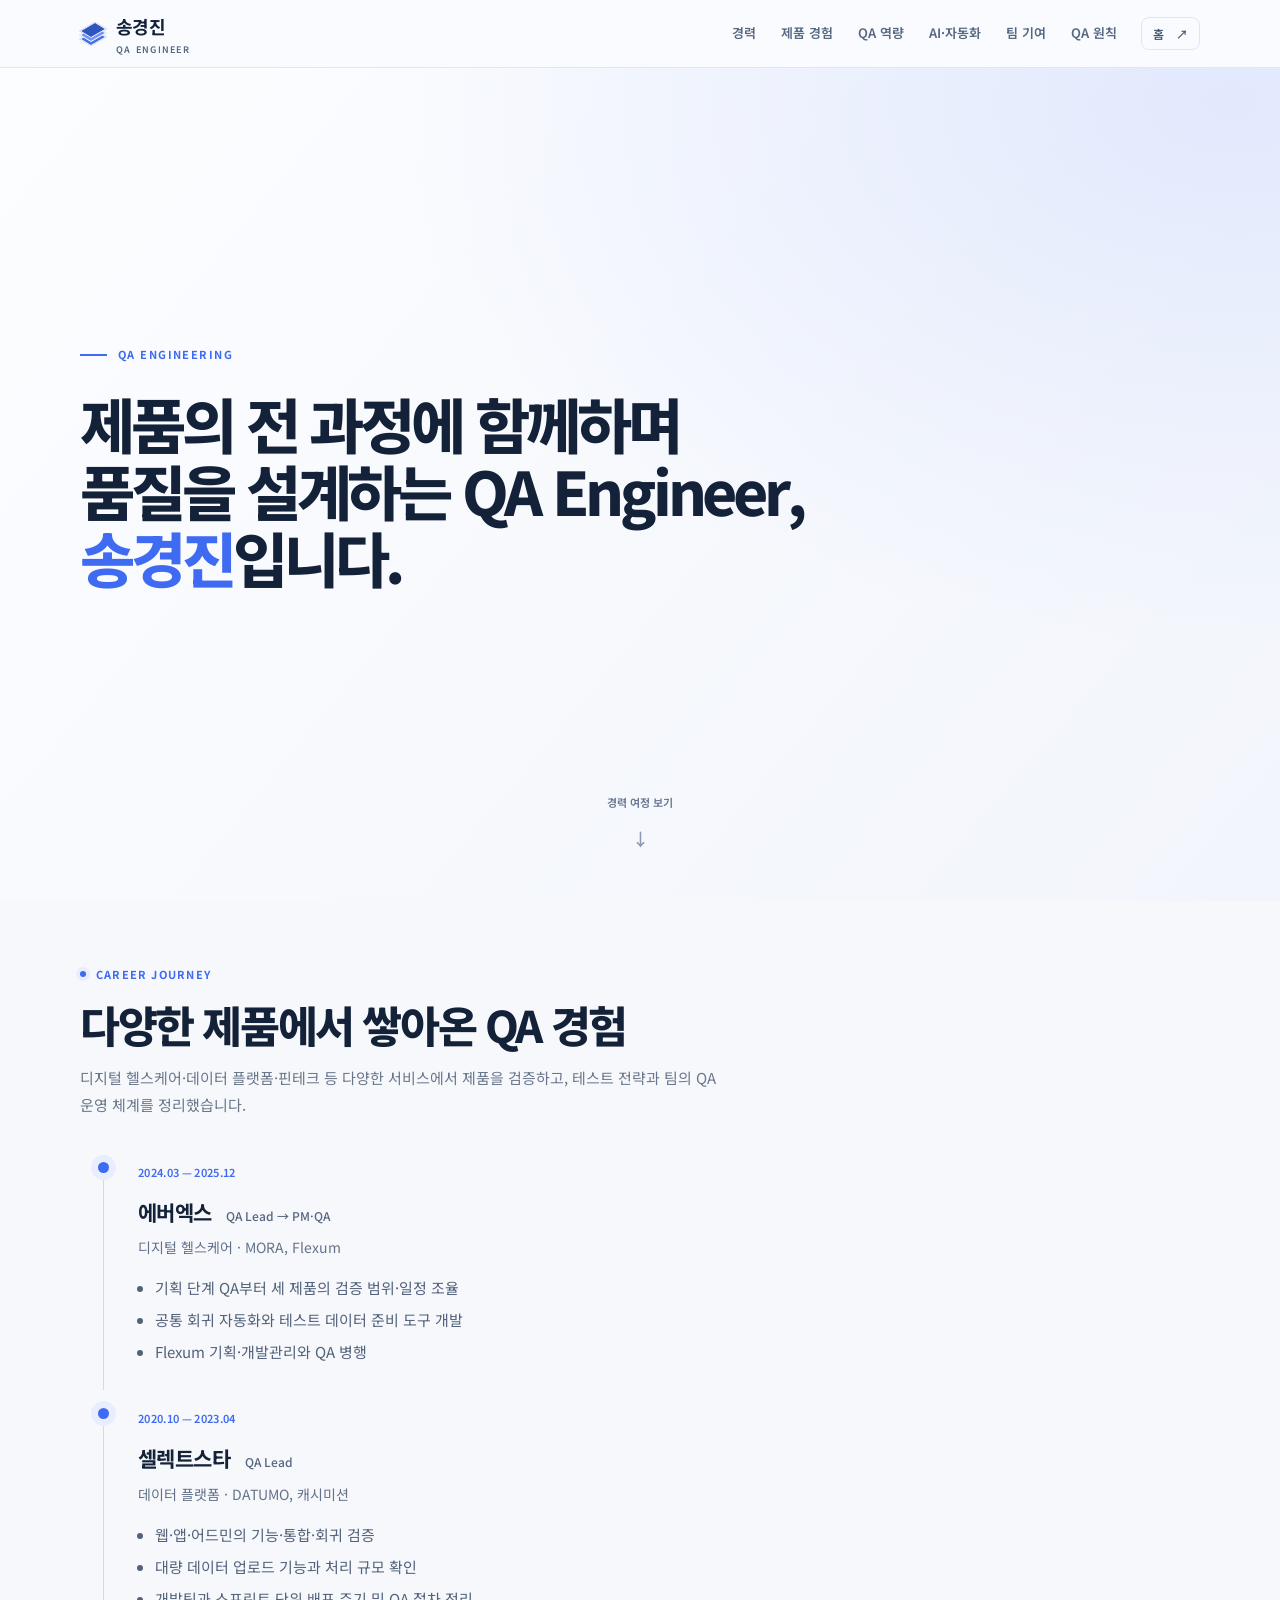
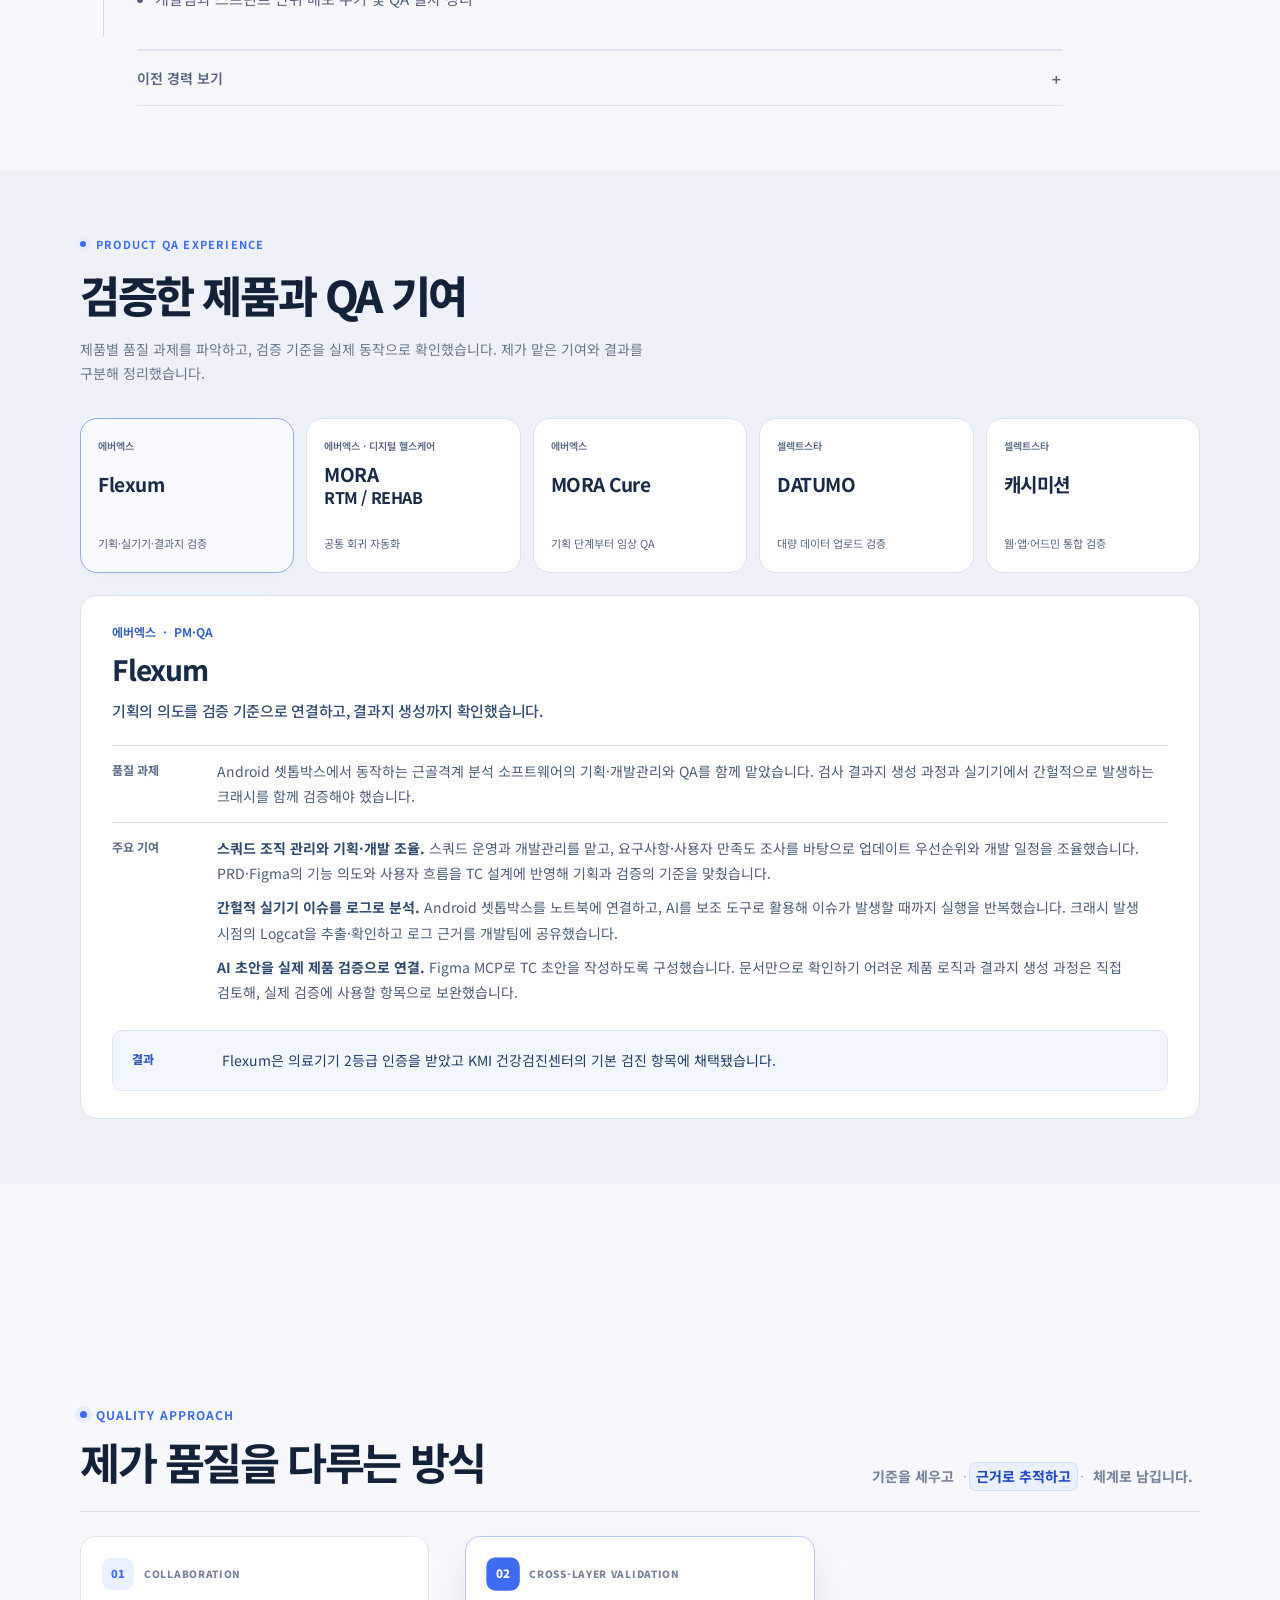
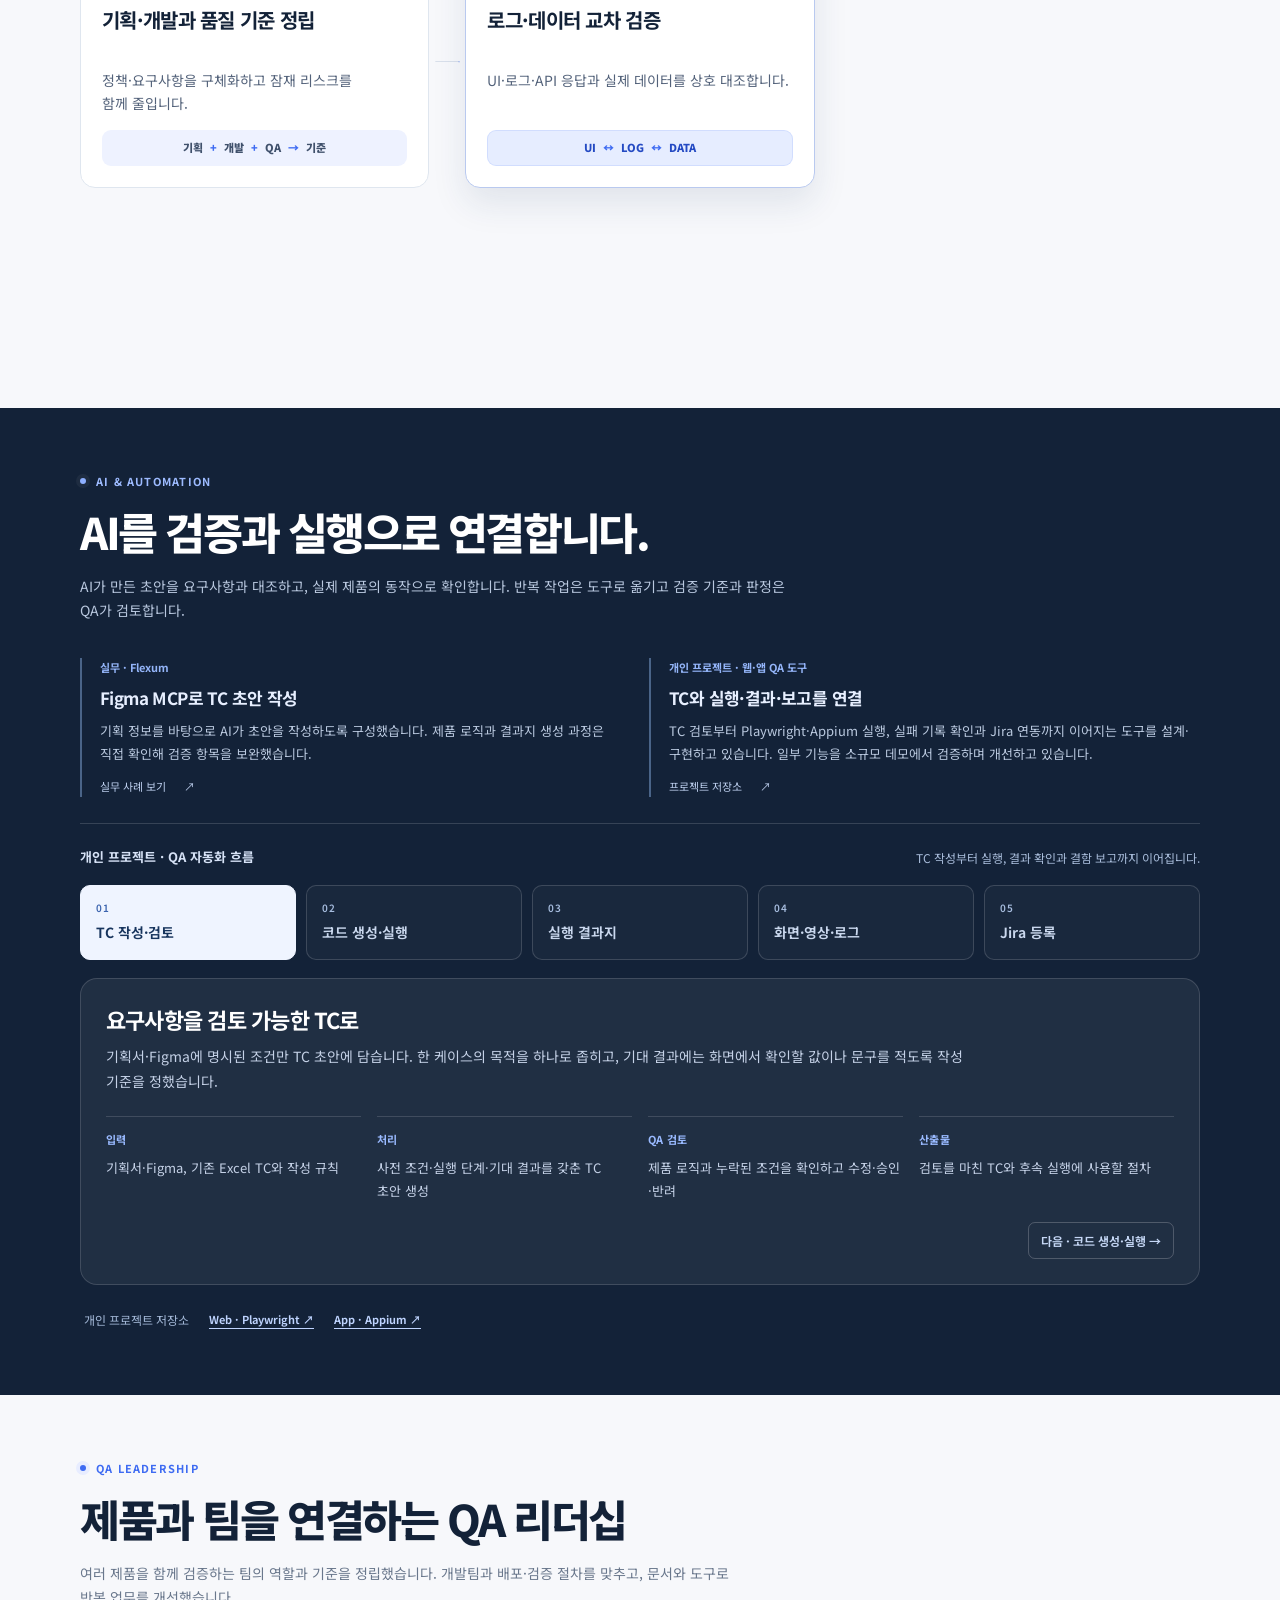
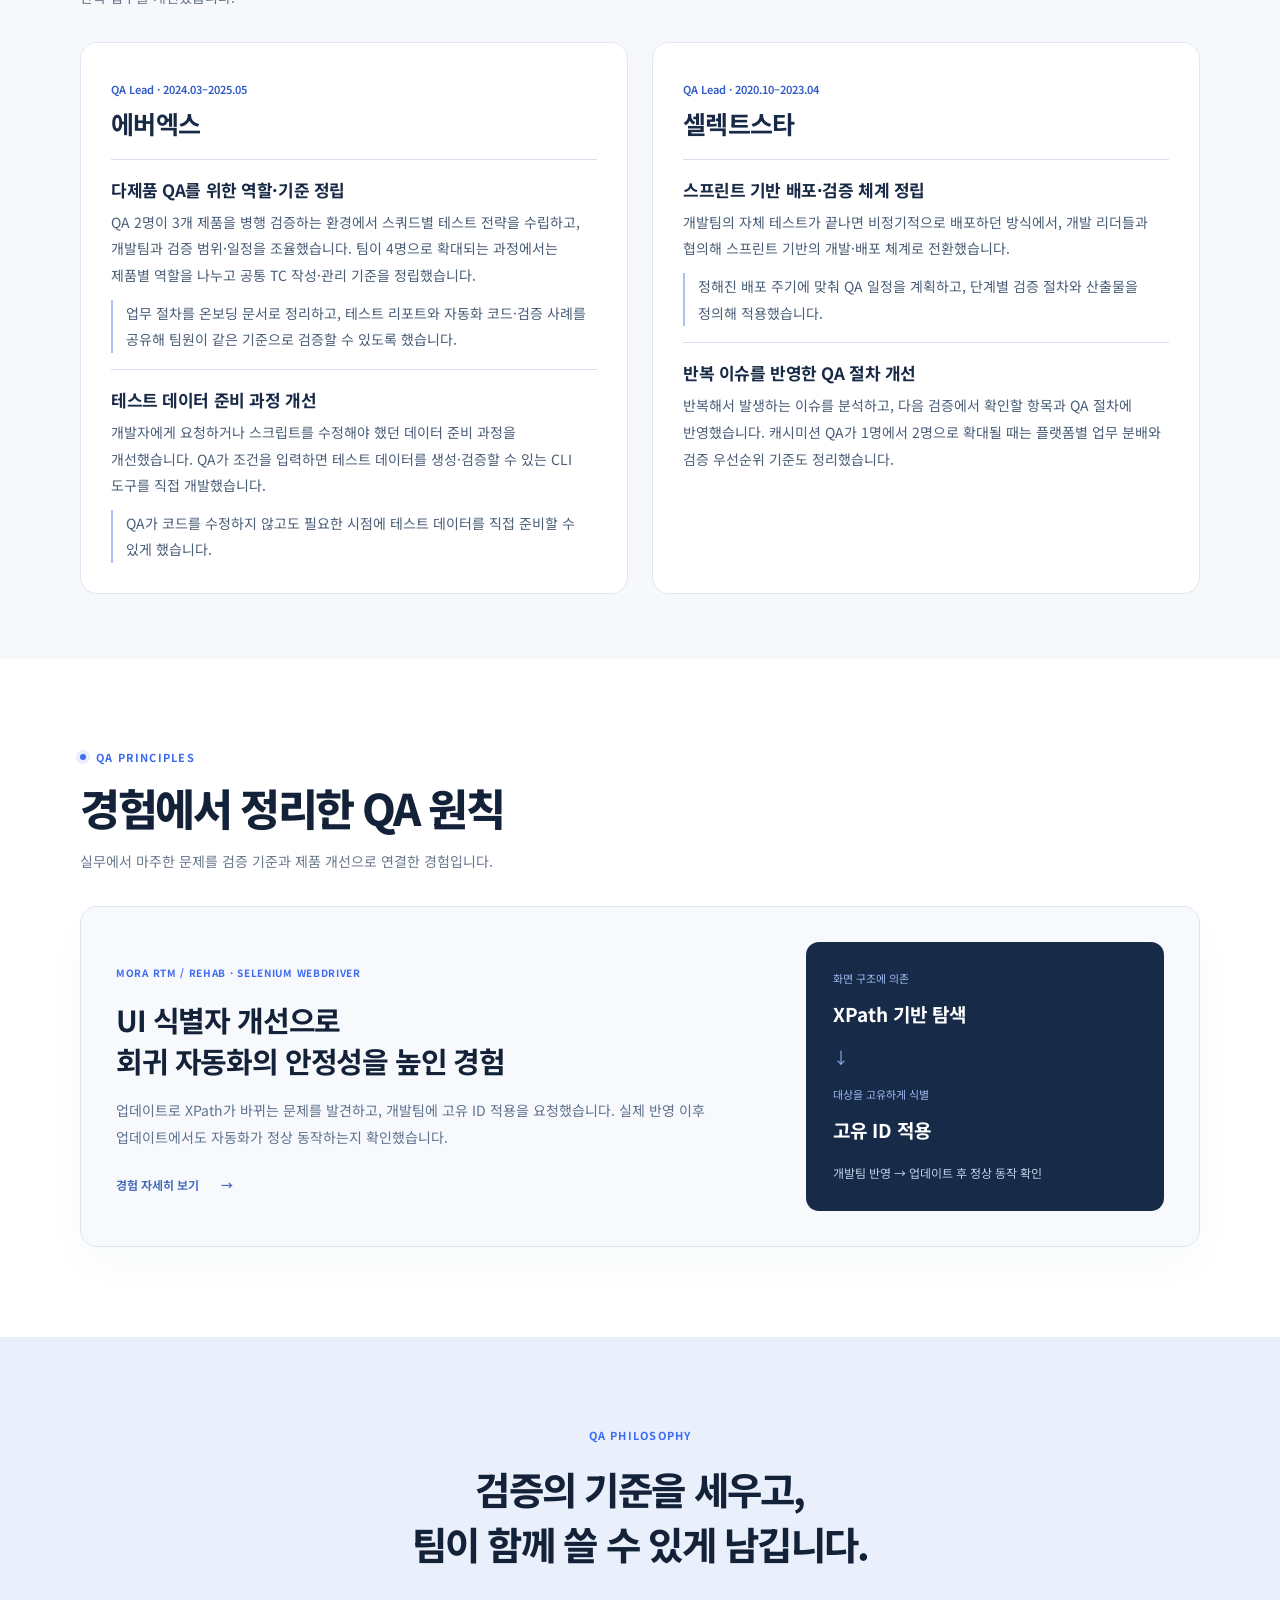
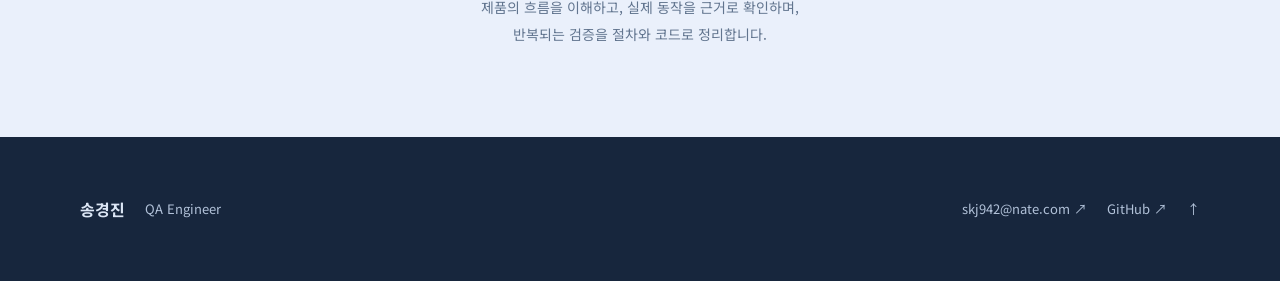
==== commit e40d47f1: "Update QA portfolio" ====
--- a/portfolio/index.html
+++ b/portfolio/index.html
@@ -139,15 +139,15 @@
 </section>
 
 <section id="impact" class="org-impact" aria-labelledby="impact-heading"><div class="wrap">
-  <div class="dossier-section-head"><div class="eyebrow">QA LEADERSHIP</div><h2 id="impact-heading">제품과 팀을 연결하는 QA 리더십</h2><p class="section-description">제품별 역할과 일정을 조율하고, 같은 기준으로 검증할 수 있도록 절차·문서·도구를 정리했습니다.</p></div>
+  <div class="dossier-section-head"><div class="eyebrow">QA LEADERSHIP</div><h2 id="impact-heading">제품과 팀을 연결하는 QA 리더십</h2><p class="section-description">여러 제품을 함께 검증하는 팀의 역할과 기준을 정립했습니다. 개발팀과 배포·검증 절차를 맞추고, 문서와 도구로 반복 업무를 개선했습니다.</p></div>
   <div class="org-columns">
     <article class="org-company"><header><span class="org-role">QA Lead · 2024.03–2025.05</span><h3>에버엑스</h3></header>
-      <div class="org-item"><h4>세 제품을 병행하는 팀의 역할과 기준</h4><p>QA 2명이 3개 제품을 담당하던 시기에 개발 스쿼드와 검증 범위·일정을 조율했습니다. 공통 TC 작성·관리 기준을 세우고 온보딩 문서에 업무 절차를 정리했습니다.</p><p class="org-change"><strong>팀의 변화</strong>이후 QA 팀이 4명으로 늘면서 제품별 담당을 구분했습니다. 테스트 리포트를 통해 자동화 코드와 성공·실패 사례도 공유했습니다.</p></div>
-      <div class="org-item" id="case-cli"><h4>QA가 직접 준비하는 테스트 데이터</h4><p>테스트 데이터가 필요할 때마다 개발자에게 요청하거나 스크립트를 수정해야 했습니다. 조건을 입력하면 데이터를 생성하고 검증하는 CLI를 직접 개발했습니다.</p><p class="org-change"><strong>업무의 변화</strong>QA가 필요한 시점에 조건을 바꿔 데이터를 직접 준비할 수 있게 됐습니다.</p></div>
+      <div class="org-item"><h4>다제품 QA를 위한 역할·기준 정립</h4><p>QA 2명이 3개 제품을 병행 검증하는 환경에서 스쿼드별 테스트 전략을 수립하고, 개발팀과 검증 범위·일정을 조율했습니다. 팀이 4명으로 확대되는 과정에서는 제품별 역할을 나누고 공통 TC 작성·관리 기준을 정립했습니다.</p><p class="org-change">업무 절차를 온보딩 문서로 정리하고, 테스트 리포트와 자동화 코드·검증 사례를 공유해 팀원이 같은 기준으로 검증할 수 있도록 했습니다.</p></div>
+      <div class="org-item" id="case-cli"><h4>테스트 데이터 준비 과정 개선</h4><p>개발자에게 요청하거나 스크립트를 수정해야 했던 데이터 준비 과정을 개선했습니다. QA가 조건을 입력하면 테스트 데이터를 생성·검증할 수 있는 CLI 도구를 직접 개발했습니다.</p><p class="org-change">QA가 코드를 수정하지 않고도 필요한 시점에 테스트 데이터를 직접 준비할 수 있게 했습니다.</p></div>
     </article>
     <article class="org-company"><header><span class="org-role">QA Lead · 2020.10–2023.04</span><h3>셀렉트스타</h3></header>
-      <div class="org-item"><h4>개발팀과 정한 정기 배포 주기</h4><p>개발팀이 자체 테스트를 마치면 비정기적으로 배포하던 시기에, 개발 리더들과 협의해 스프린트 단위로 배포 주기를 정했습니다.</p><p class="org-change"><strong>팀의 변화</strong>QA가 정기 배포일을 기준으로 검증 일정을 미리 잡을 수 있게 됐습니다.</p></div>
-      <div class="org-item"><h4>반복 이슈를 다음 검증 절차에 반영</h4><p>개발팀과 단계별로 필요한 검증 절차와 산출물을 정리했습니다. 반복해서 발생한 이슈를 검토해 이후 QA 절차에 반영했습니다.</p></div>
+      <div class="org-item"><h4>스프린트 기반 배포·검증 체계 정립</h4><p>개발팀의 자체 테스트가 끝나면 비정기적으로 배포하던 방식에서, 개발 리더들과 협의해 스프린트 기반의 개발·배포 체계로 전환했습니다.</p><p class="org-change">정해진 배포 주기에 맞춰 QA 일정을 계획하고, 단계별 검증 절차와 산출물을 정의해 적용했습니다.</p></div>
+      <div class="org-item"><h4>반복 이슈를 반영한 QA 절차 개선</h4><p>반복해서 발생하는 이슈를 분석하고, 다음 검증에서 확인할 항목과 QA 절차에 반영했습니다. 캐시미션 QA가 1명에서 2명으로 확대될 때는 플랫폼별 업무 분배와 검증 우선순위 기준도 정리했습니다.</p></div>
     </article>
   </div>
 </div></section>
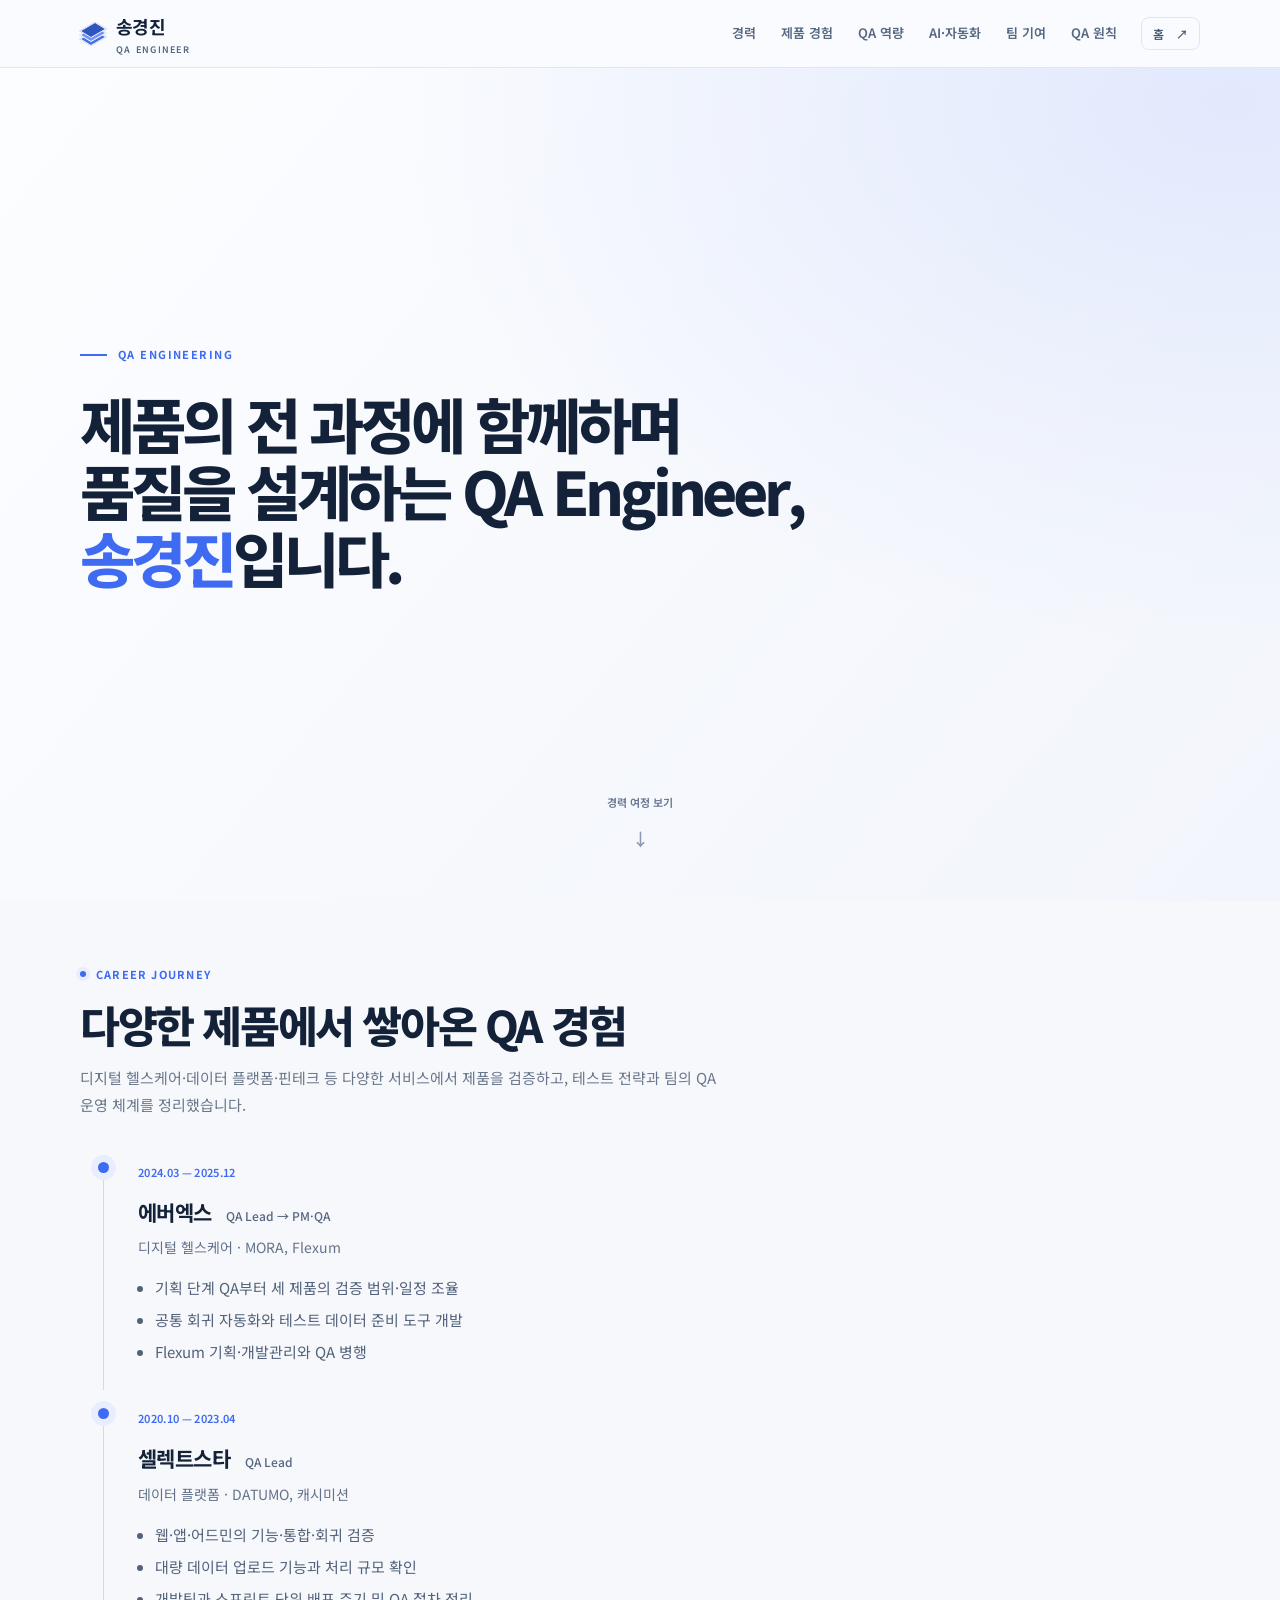
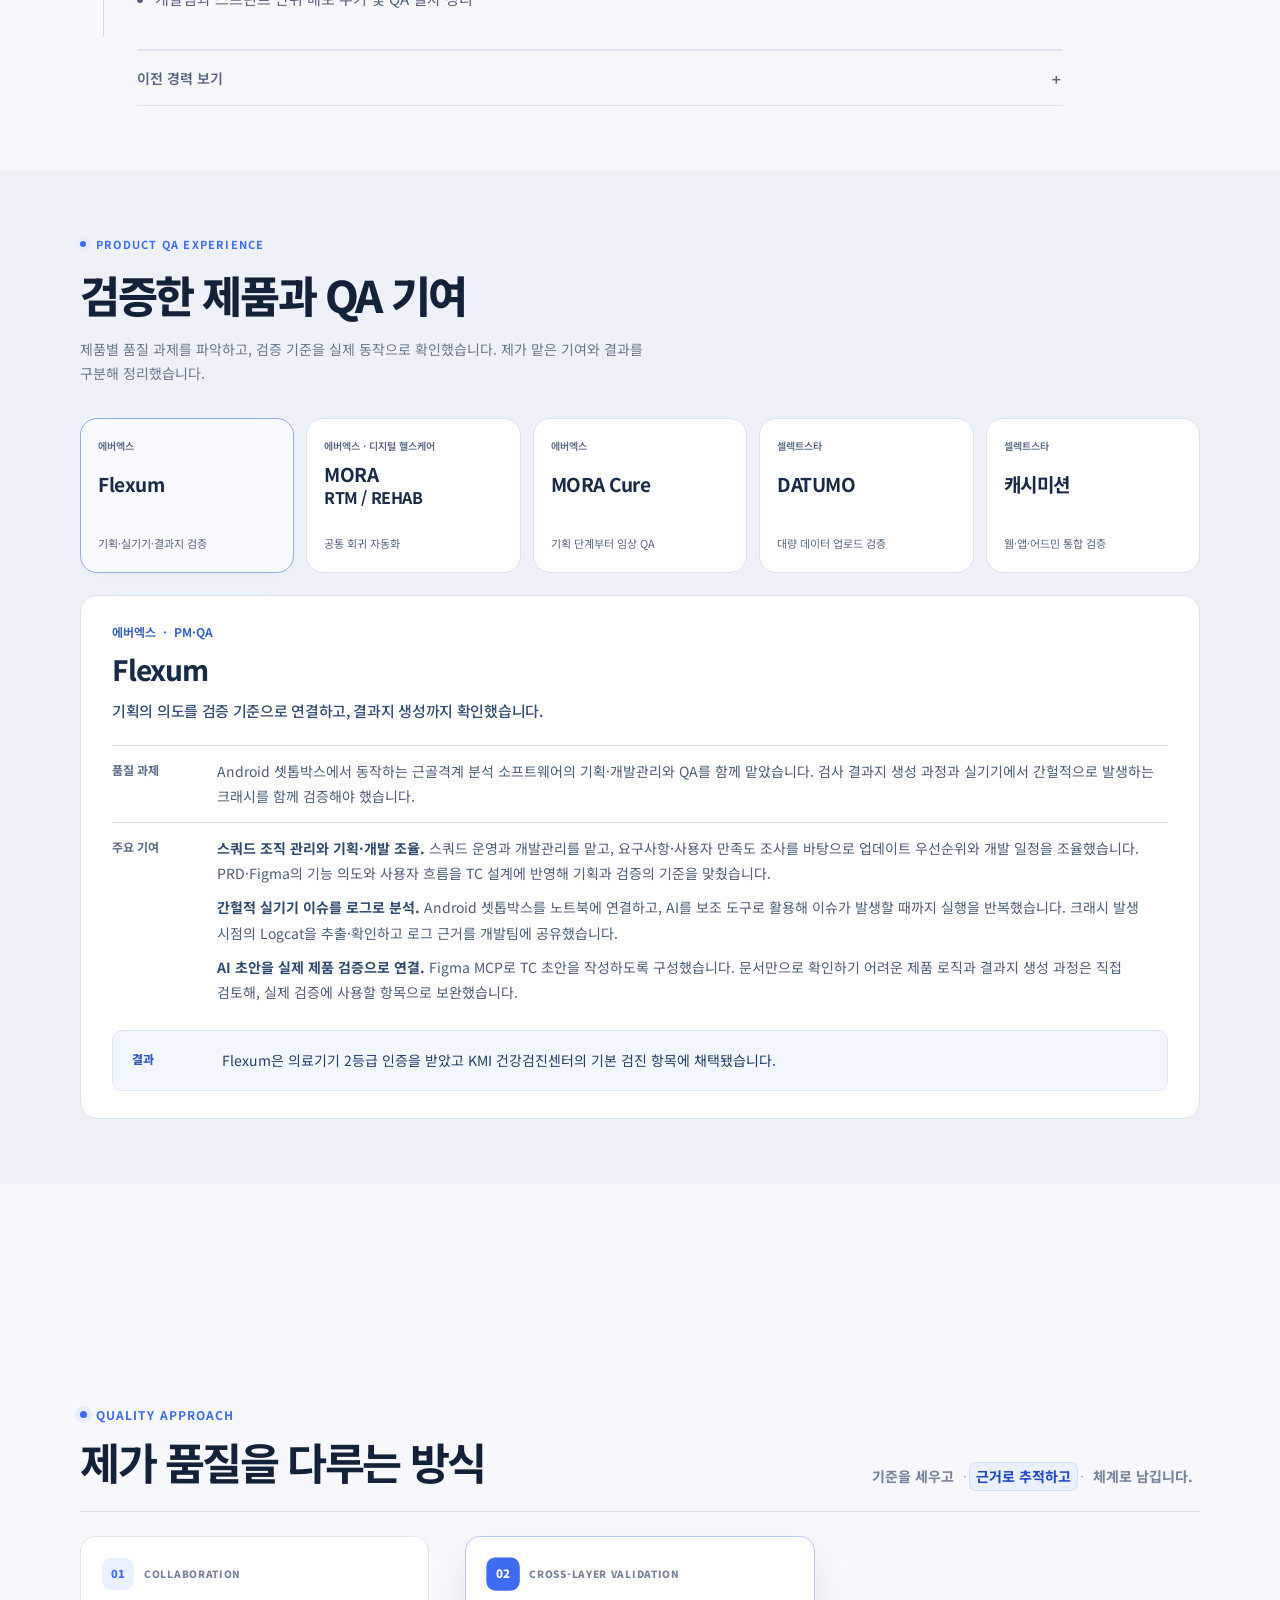
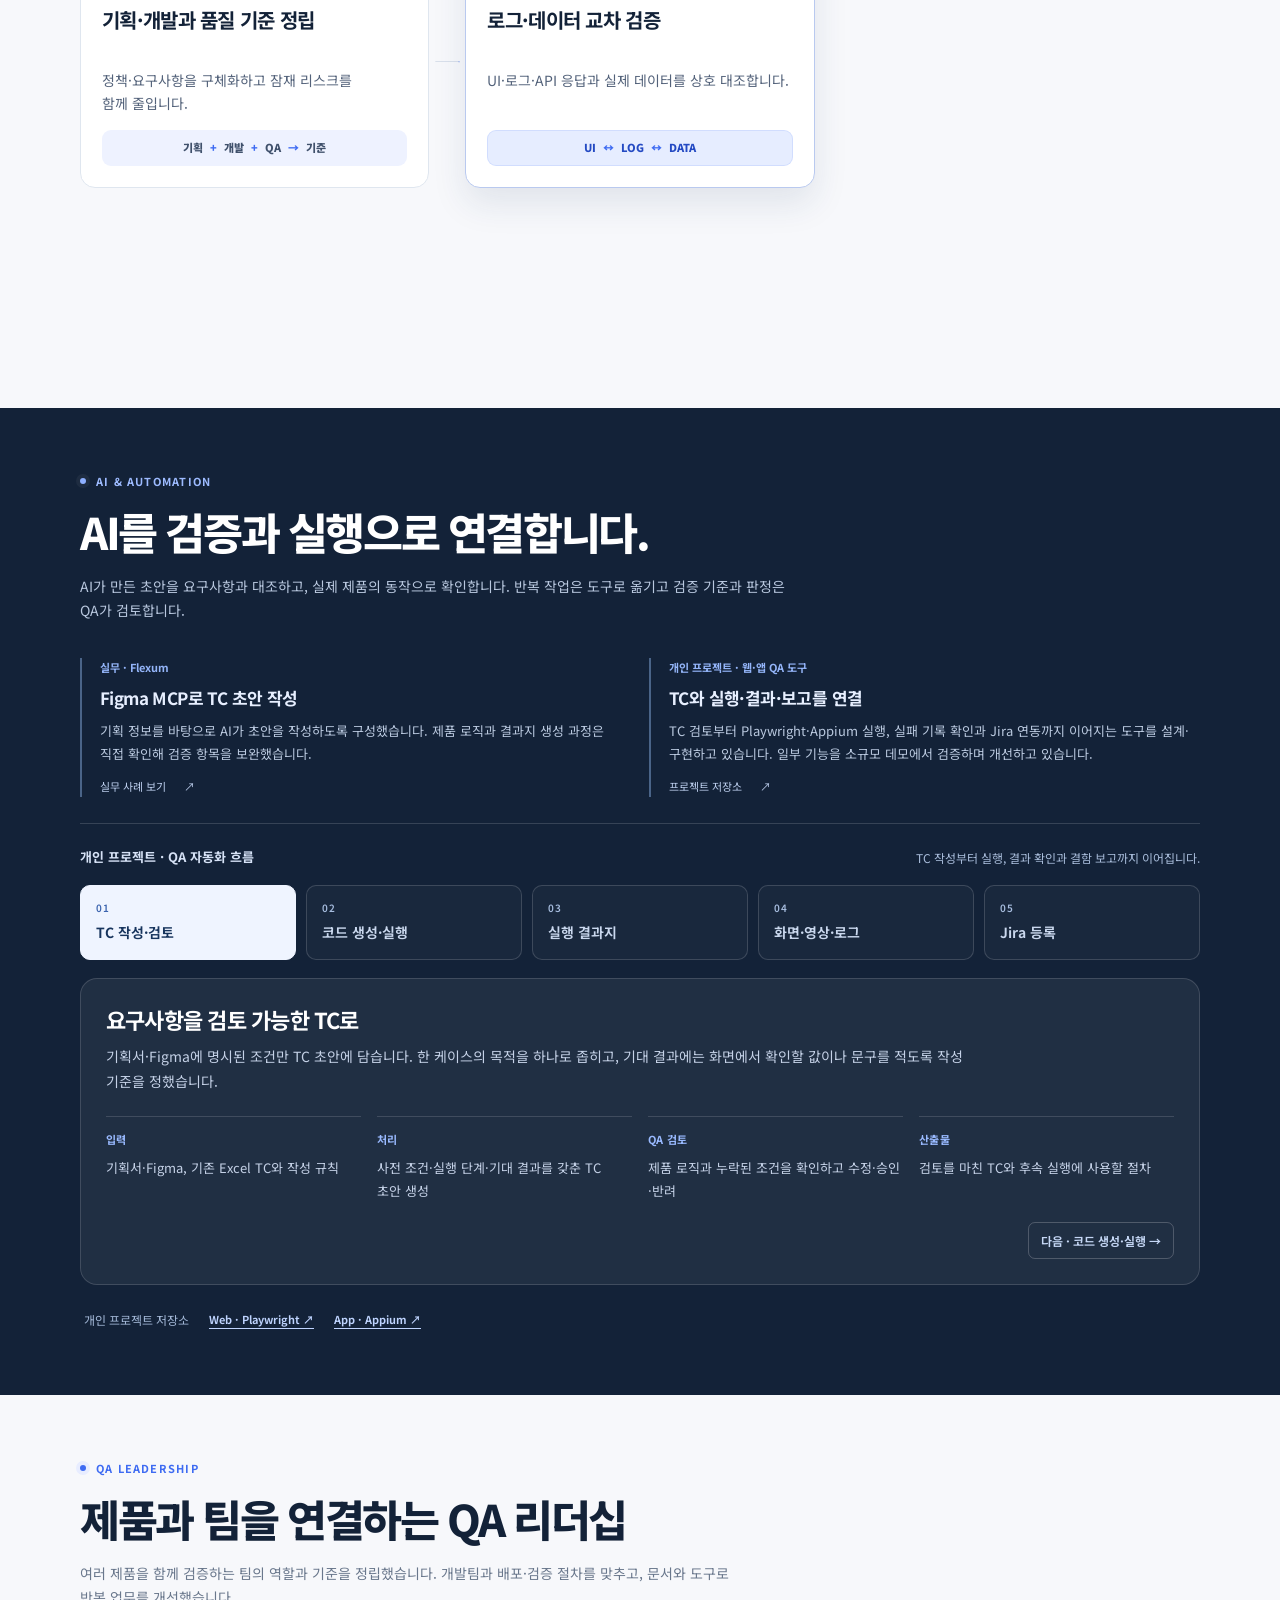
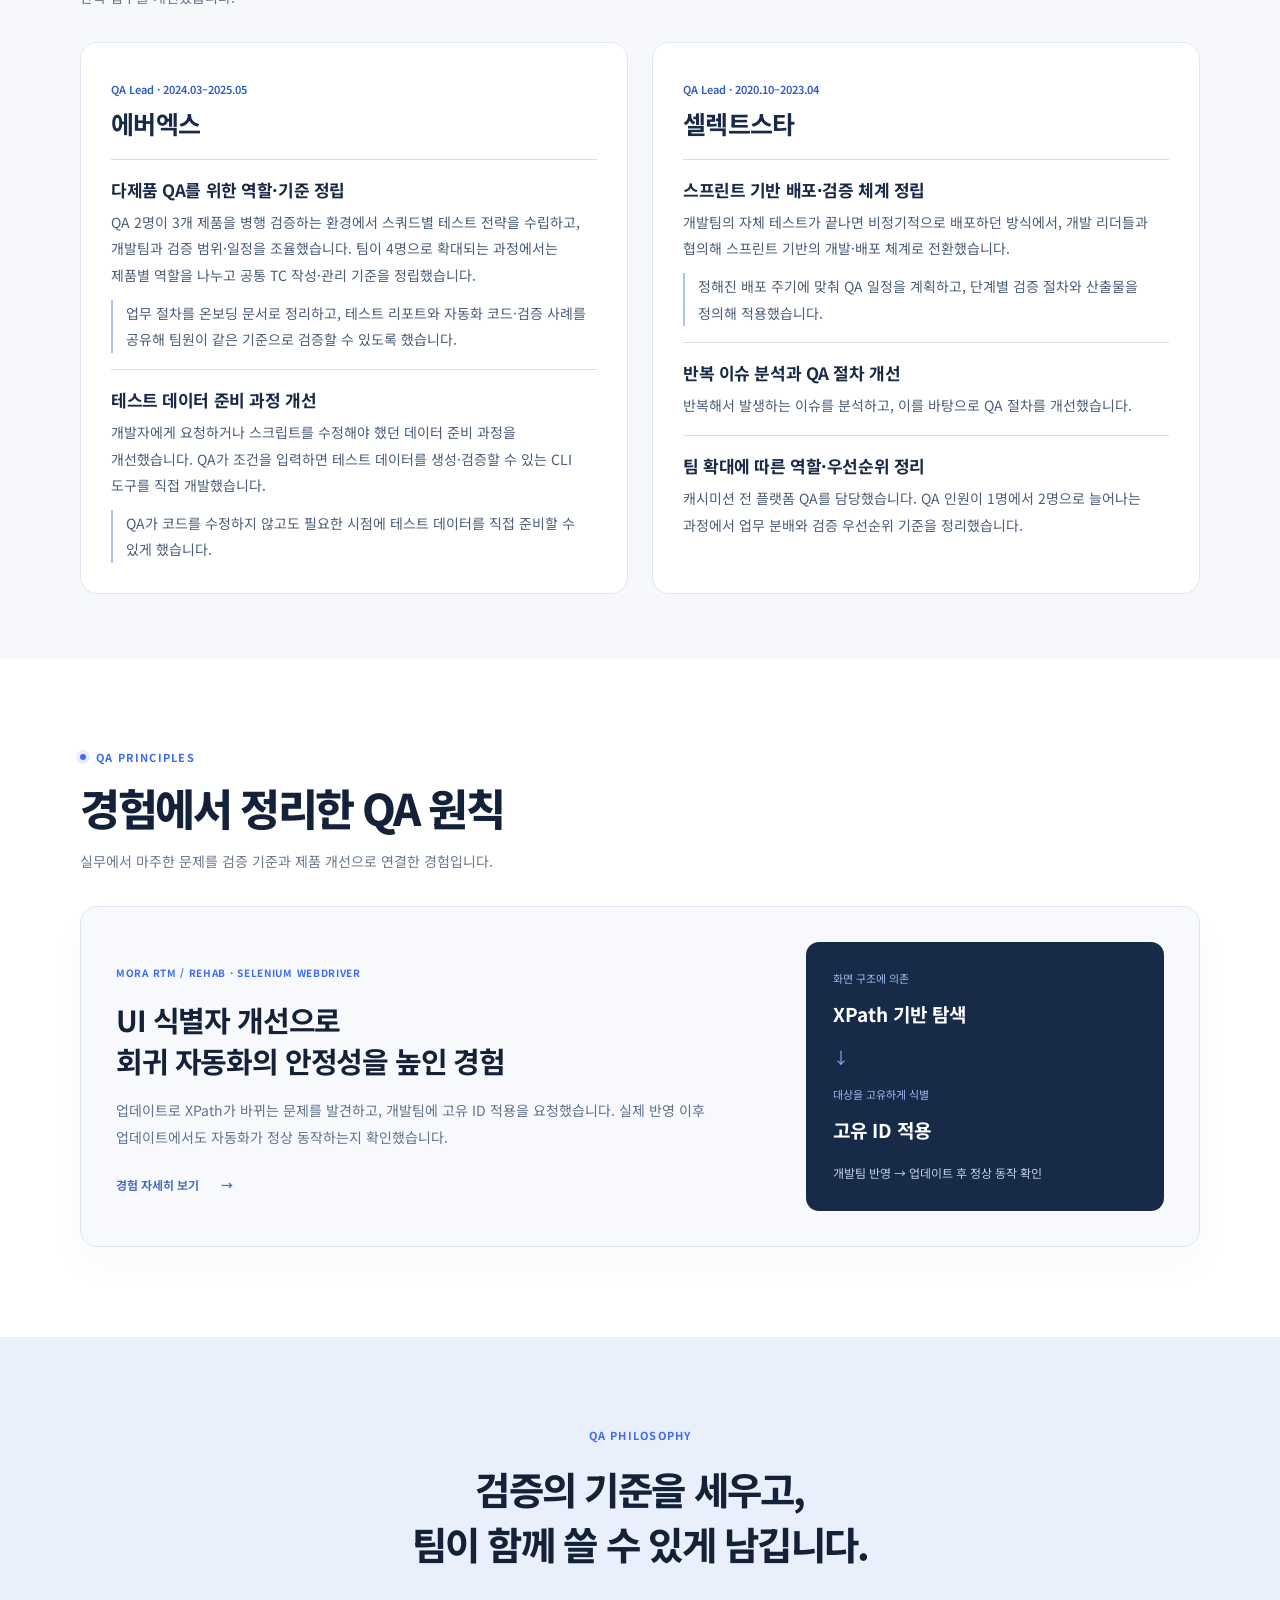
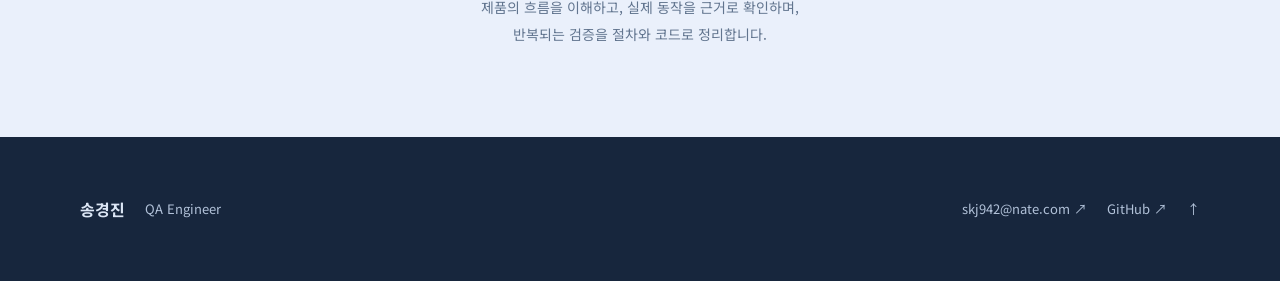
==== commit 9da3e9bc: "Update QA portfolio" ====
--- a/portfolio/index.html
+++ b/portfolio/index.html
@@ -147,7 +147,8 @@
     </article>
     <article class="org-company"><header><span class="org-role">QA Lead · 2020.10–2023.04</span><h3>셀렉트스타</h3></header>
       <div class="org-item"><h4>스프린트 기반 배포·검증 체계 정립</h4><p>개발팀의 자체 테스트가 끝나면 비정기적으로 배포하던 방식에서, 개발 리더들과 협의해 스프린트 기반의 개발·배포 체계로 전환했습니다.</p><p class="org-change">정해진 배포 주기에 맞춰 QA 일정을 계획하고, 단계별 검증 절차와 산출물을 정의해 적용했습니다.</p></div>
-      <div class="org-item"><h4>반복 이슈를 반영한 QA 절차 개선</h4><p>반복해서 발생하는 이슈를 분석하고, 다음 검증에서 확인할 항목과 QA 절차에 반영했습니다. 캐시미션 QA가 1명에서 2명으로 확대될 때는 플랫폼별 업무 분배와 검증 우선순위 기준도 정리했습니다.</p></div>
+      <div class="org-item"><h4>반복 이슈 분석과 QA 절차 개선</h4><p>반복해서 발생하는 이슈를 분석하고, 이를 바탕으로 QA 절차를 개선했습니다.</p></div>
+      <div class="org-item"><h4>팀 확대에 따른 역할·우선순위 정리</h4><p>캐시미션 전 플랫폼 QA를 담당했습니다. QA 인원이 1명에서 2명으로 늘어나는 과정에서 업무 분배와 검증 우선순위 기준을 정리했습니다.</p></div>
     </article>
   </div>
 </div></section>
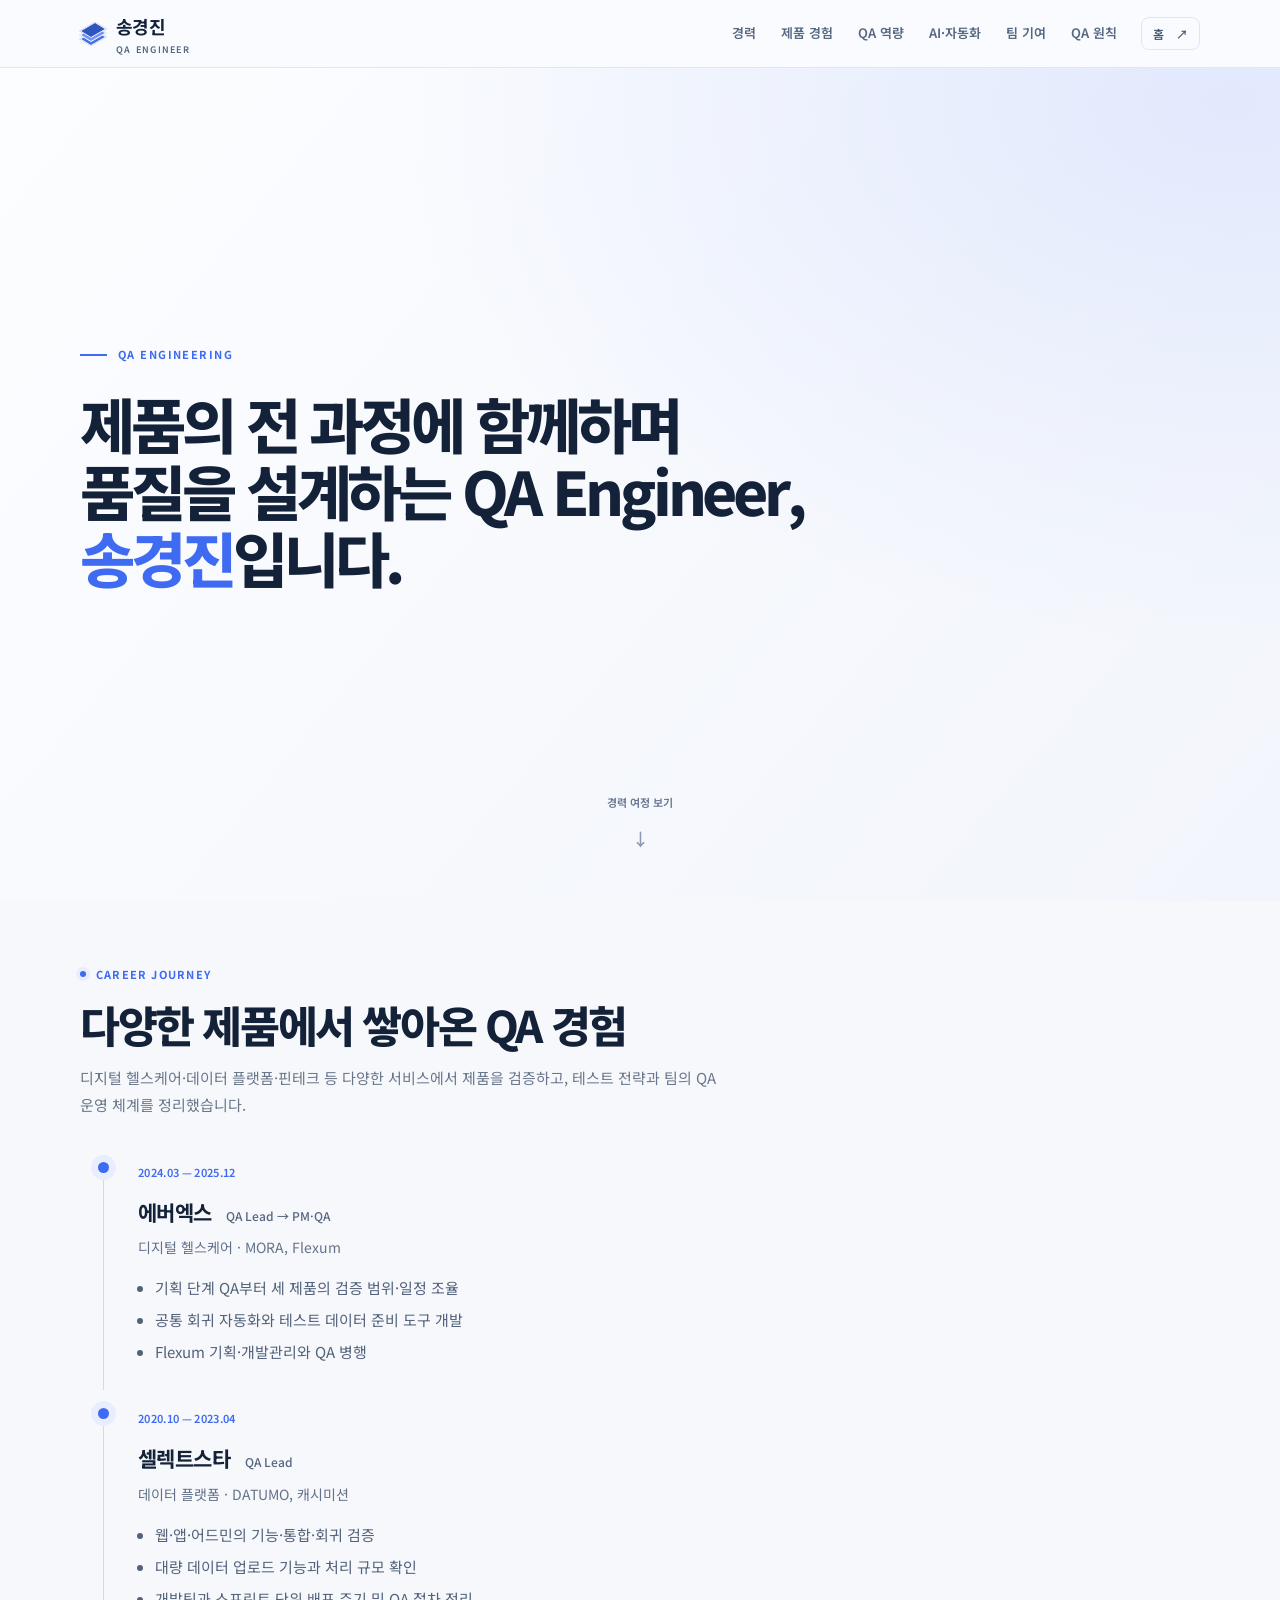
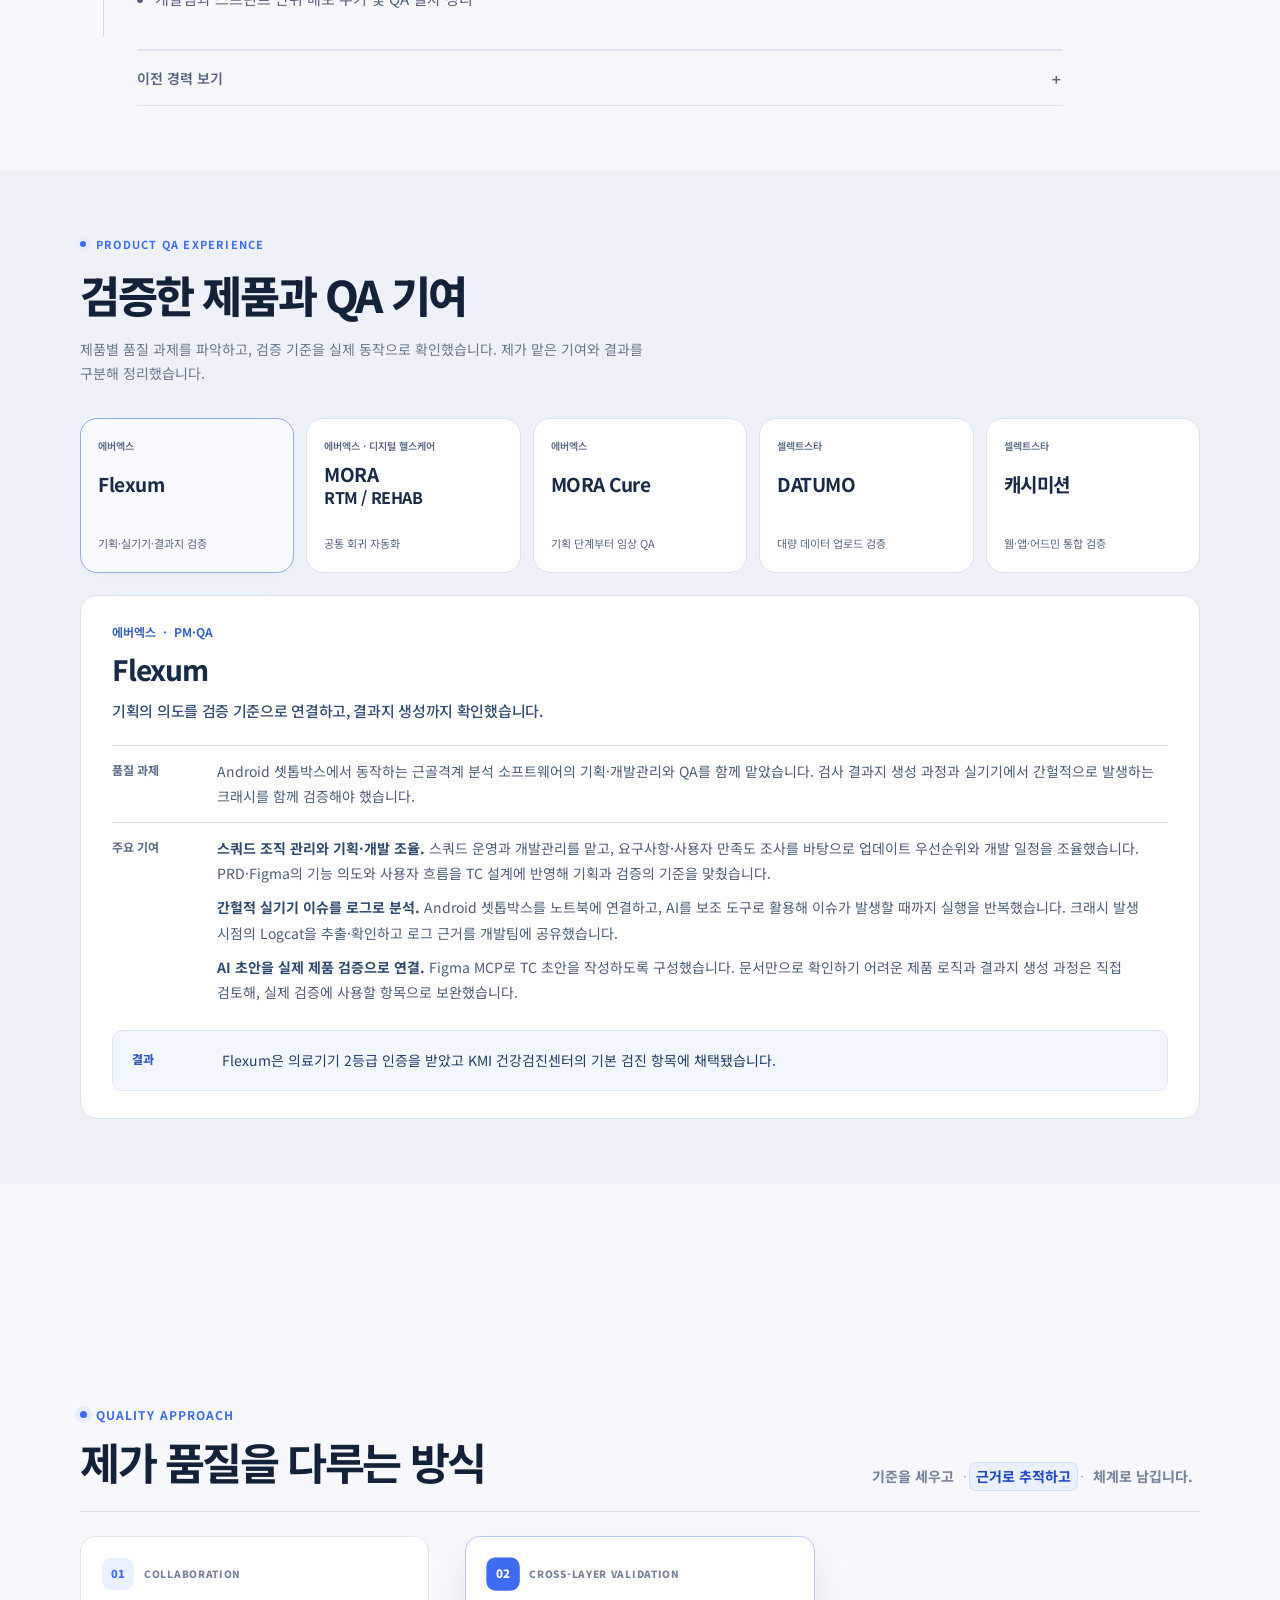
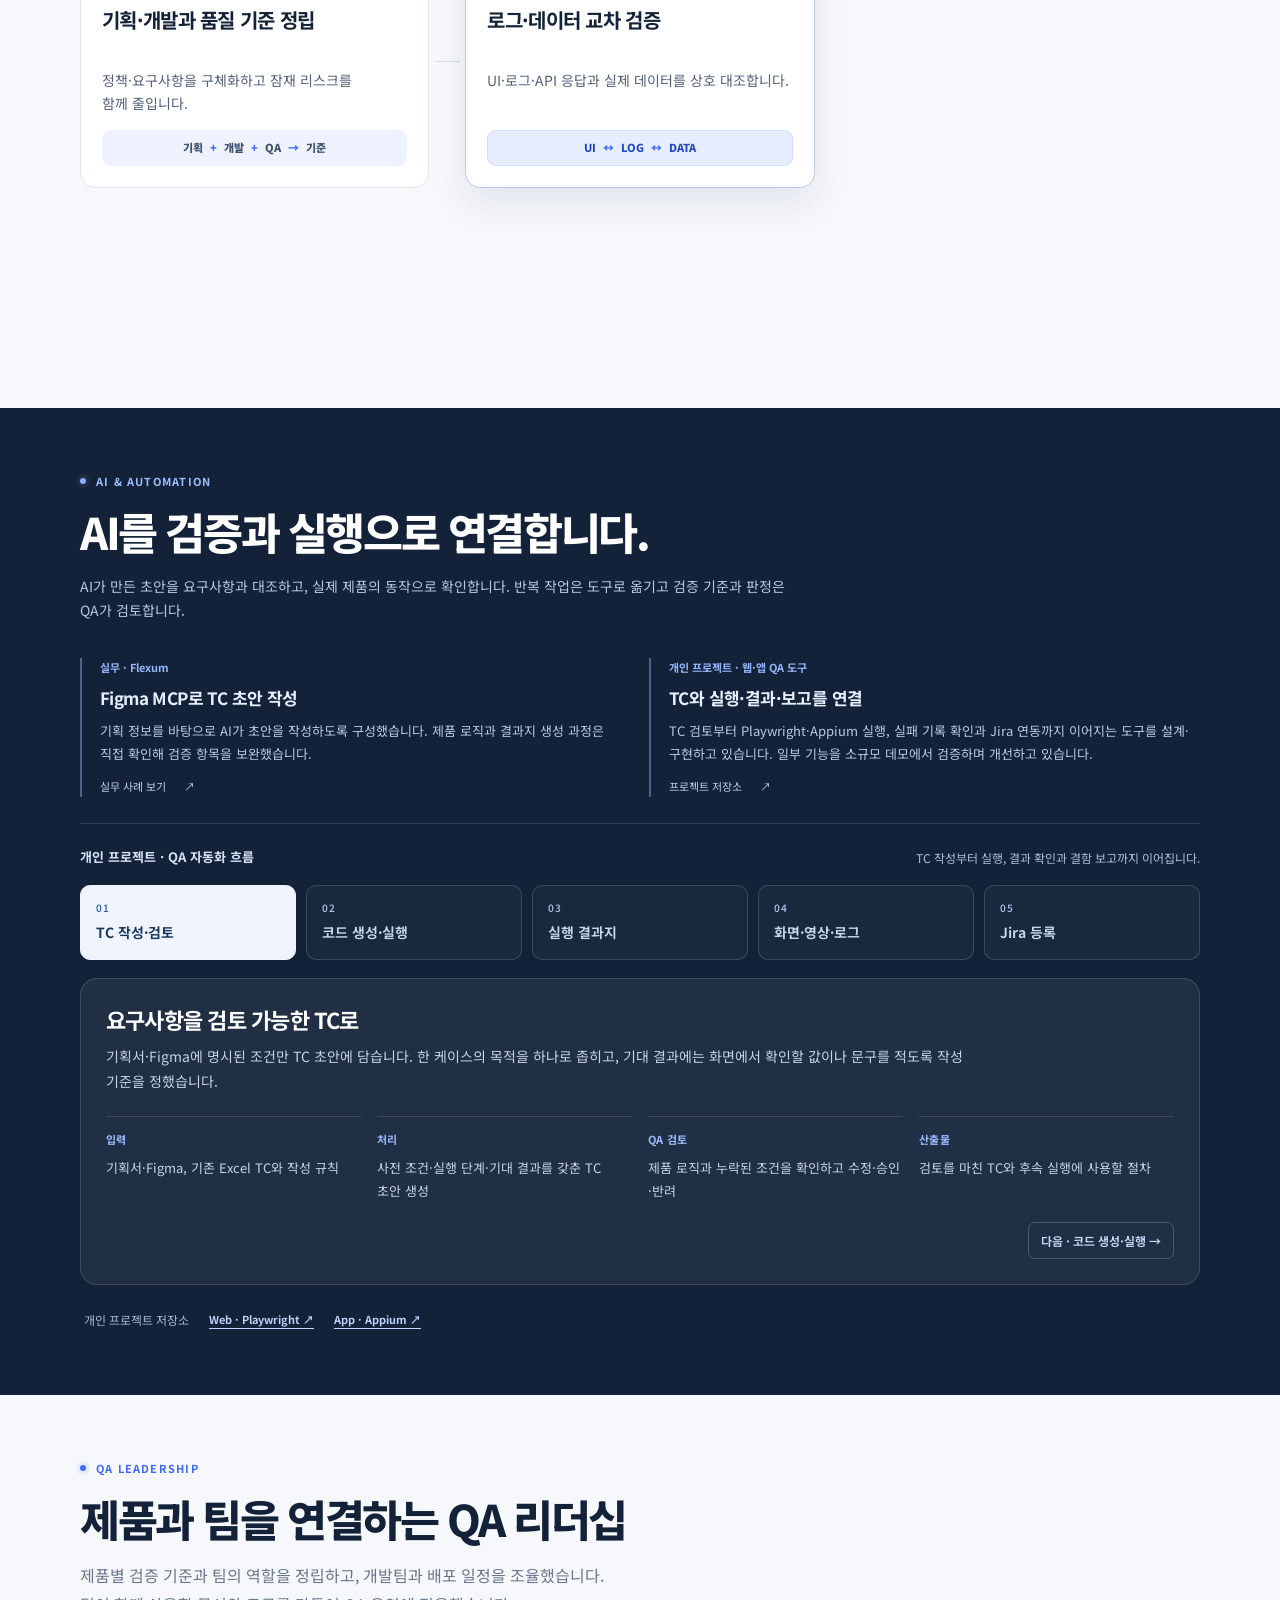
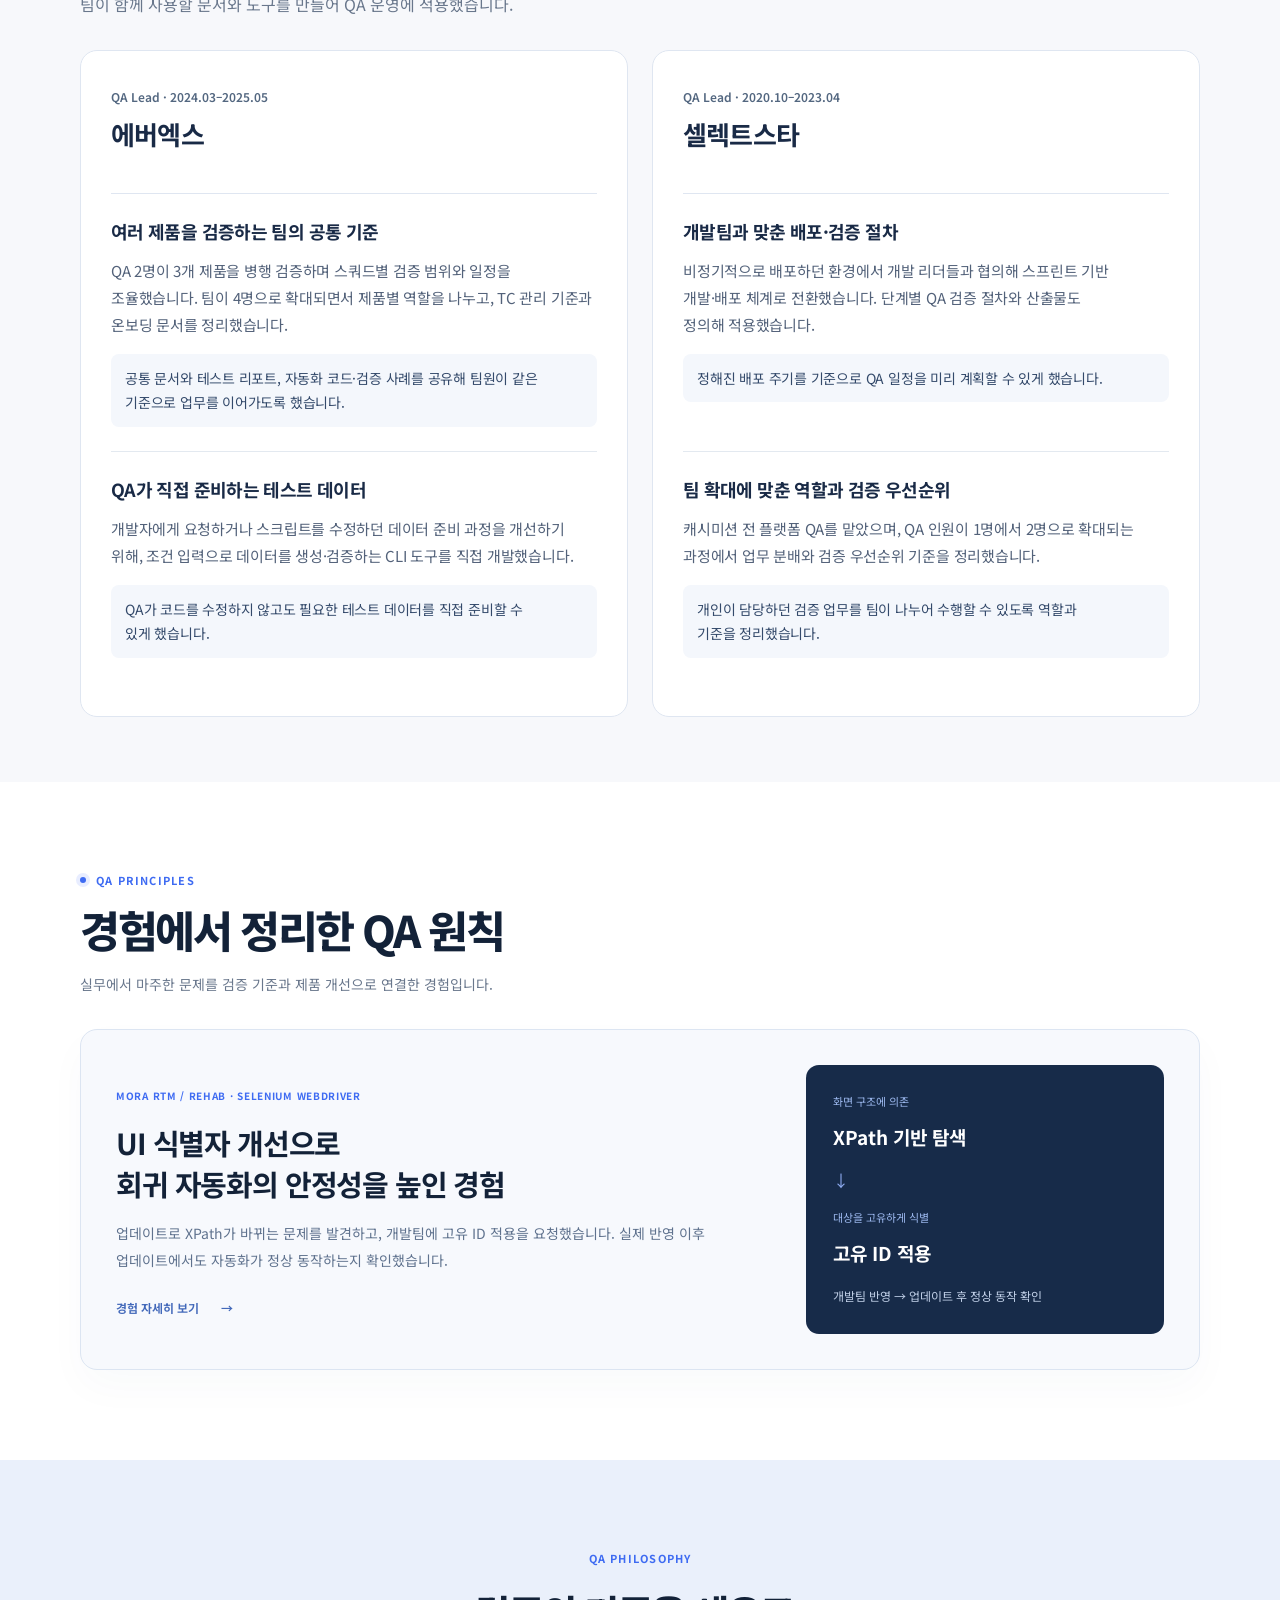
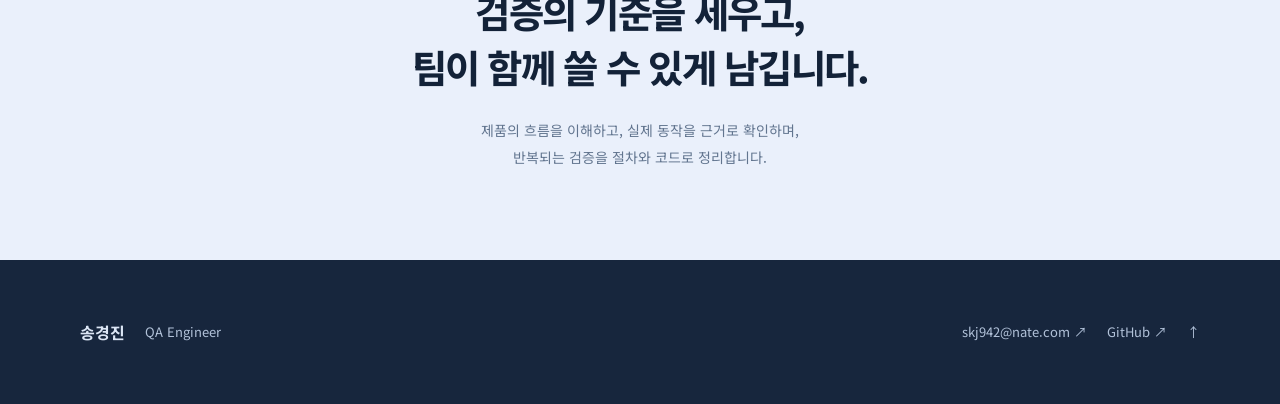
==== commit a2218c9a: "Update QA portfolio" ====
--- a/portfolio/index.html
+++ b/portfolio/index.html
@@ -18,6 +18,7 @@
 <link rel="stylesheet" href="../typography.css">
 <link rel="stylesheet" href="../quality.css">
 <script src="../quality.js" defer></script>
+<link rel="stylesheet" href="../leadership.css">
 </head>
 <body>
 <a class="skip" href="#work">본문 바로가기</a>
@@ -139,16 +140,15 @@
 </section>
 
 <section id="impact" class="org-impact" aria-labelledby="impact-heading"><div class="wrap">
-  <div class="dossier-section-head"><div class="eyebrow">QA LEADERSHIP</div><h2 id="impact-heading">제품과 팀을 연결하는 QA 리더십</h2><p class="section-description">여러 제품을 함께 검증하는 팀의 역할과 기준을 정립했습니다. 개발팀과 배포·검증 절차를 맞추고, 문서와 도구로 반복 업무를 개선했습니다.</p></div>
+  <div class="dossier-section-head"><div class="eyebrow">QA LEADERSHIP</div><h2 id="impact-heading">제품과 팀을 연결하는 QA 리더십</h2><p class="section-description">제품별 검증 기준과 팀의 역할을 정립하고, 개발팀과 배포 일정을 조율했습니다.<br>팀이 함께 사용할 문서와 도구를 만들어 QA 운영에 적용했습니다.</p></div>
   <div class="org-columns">
     <article class="org-company"><header><span class="org-role">QA Lead · 2024.03–2025.05</span><h3>에버엑스</h3></header>
-      <div class="org-item"><h4>다제품 QA를 위한 역할·기준 정립</h4><p>QA 2명이 3개 제품을 병행 검증하는 환경에서 스쿼드별 테스트 전략을 수립하고, 개발팀과 검증 범위·일정을 조율했습니다. 팀이 4명으로 확대되는 과정에서는 제품별 역할을 나누고 공통 TC 작성·관리 기준을 정립했습니다.</p><p class="org-change">업무 절차를 온보딩 문서로 정리하고, 테스트 리포트와 자동화 코드·검증 사례를 공유해 팀원이 같은 기준으로 검증할 수 있도록 했습니다.</p></div>
-      <div class="org-item" id="case-cli"><h4>테스트 데이터 준비 과정 개선</h4><p>개발자에게 요청하거나 스크립트를 수정해야 했던 데이터 준비 과정을 개선했습니다. QA가 조건을 입력하면 테스트 데이터를 생성·검증할 수 있는 CLI 도구를 직접 개발했습니다.</p><p class="org-change">QA가 코드를 수정하지 않고도 필요한 시점에 테스트 데이터를 직접 준비할 수 있게 했습니다.</p></div>
+      <div class="org-item"><h4>여러 제품을 검증하는 팀의 공통 기준</h4><p>QA 2명이 3개 제품을 병행 검증하며 스쿼드별 검증 범위와 일정을 조율했습니다. 팀이 4명으로 확대되면서 제품별 역할을 나누고, TC 관리 기준과 온보딩 문서를 정리했습니다.</p><p class="org-change">공통 문서와 테스트 리포트, 자동화 코드·검증 사례를 공유해 팀원이 같은 기준으로 업무를 이어가도록 했습니다.</p></div>
+      <div class="org-item" id="case-cli"><h4>QA가 직접 준비하는 테스트 데이터</h4><p>개발자에게 요청하거나 스크립트를 수정하던 데이터 준비 과정을 개선하기 위해, 조건 입력으로 데이터를 생성·검증하는 CLI 도구를 직접 개발했습니다.</p><p class="org-change">QA가 코드를 수정하지 않고도 필요한 테스트 데이터를 직접 준비할 수 있게 했습니다.</p></div>
     </article>
     <article class="org-company"><header><span class="org-role">QA Lead · 2020.10–2023.04</span><h3>셀렉트스타</h3></header>
-      <div class="org-item"><h4>스프린트 기반 배포·검증 체계 정립</h4><p>개발팀의 자체 테스트가 끝나면 비정기적으로 배포하던 방식에서, 개발 리더들과 협의해 스프린트 기반의 개발·배포 체계로 전환했습니다.</p><p class="org-change">정해진 배포 주기에 맞춰 QA 일정을 계획하고, 단계별 검증 절차와 산출물을 정의해 적용했습니다.</p></div>
-      <div class="org-item"><h4>반복 이슈 분석과 QA 절차 개선</h4><p>반복해서 발생하는 이슈를 분석하고, 이를 바탕으로 QA 절차를 개선했습니다.</p></div>
-      <div class="org-item"><h4>팀 확대에 따른 역할·우선순위 정리</h4><p>캐시미션 전 플랫폼 QA를 담당했습니다. QA 인원이 1명에서 2명으로 늘어나는 과정에서 업무 분배와 검증 우선순위 기준을 정리했습니다.</p></div>
+      <div class="org-item"><h4>개발팀과 맞춘 배포·검증 절차</h4><p>비정기적으로 배포하던 환경에서 개발 리더들과 협의해 스프린트 기반 개발·배포 체계로 전환했습니다. 단계별 QA 검증 절차와 산출물도 정의해 적용했습니다.</p><p class="org-change">정해진 배포 주기를 기준으로 QA 일정을 미리 계획할 수 있게 했습니다.</p></div>
+      <div class="org-item"><h4>팀 확대에 맞춘 역할과 검증 우선순위</h4><p>캐시미션 전 플랫폼 QA를 맡았으며, QA 인원이 1명에서 2명으로 확대되는 과정에서 업무 분배와 검증 우선순위 기준을 정리했습니다.</p><p class="org-change">개인이 담당하던 검증 업무를 팀이 나누어 수행할 수 있도록 역할과 기준을 정리했습니다.</p></div>
     </article>
   </div>
 </div></section>
--- a/leadership.css
+++ b/leadership.css
@@ -0,0 +1,13 @@
+/* Company-level QA contributions: consistent reading order and type scale. */
+#impact .section-description{max-width:790px;font-size:16px;line-height:1.8}
+#impact .org-columns{display:grid;grid-template-columns:repeat(2,minmax(0,1fr));gap:24px;align-items:stretch}
+#impact .org-company{display:grid;grid-template-rows:auto 1fr 1fr;padding:30px 30px 8px;min-width:0}
+#impact .org-company header{padding-bottom:22px;margin:0;border-bottom:1px solid #dfe6f1}
+#impact .org-role{font-size:12px;color:#536780;font-weight:600}
+#impact .org-company h3{margin-top:7px;font-size:26px;line-height:1.4}
+#impact .org-item{padding:24px 0;margin:0;border:0;display:flex;flex-direction:column;min-width:0}
+#impact .org-item+.org-item{border-top:1px solid #e3e9f0}
+#impact .org-item h4{font-size:18px;line-height:1.5;letter-spacing:-.035em;margin:0 0 12px;text-wrap:initial}
+#impact .org-item p{font-size:15px;line-height:1.8;color:#53627a;letter-spacing:-.015em;margin:0}
+#impact .org-item .org-change{margin-top:16px;padding:12px 14px;border:0;border-radius:8px;background:#f4f7fc;color:#344a6b;font-size:14px;line-height:1.75}
+@media(min-width:851px) and (max-width:1100px){#impact .org-company{padding:24px 24px 4px}#impact .org-item h4{font-size:17px}}
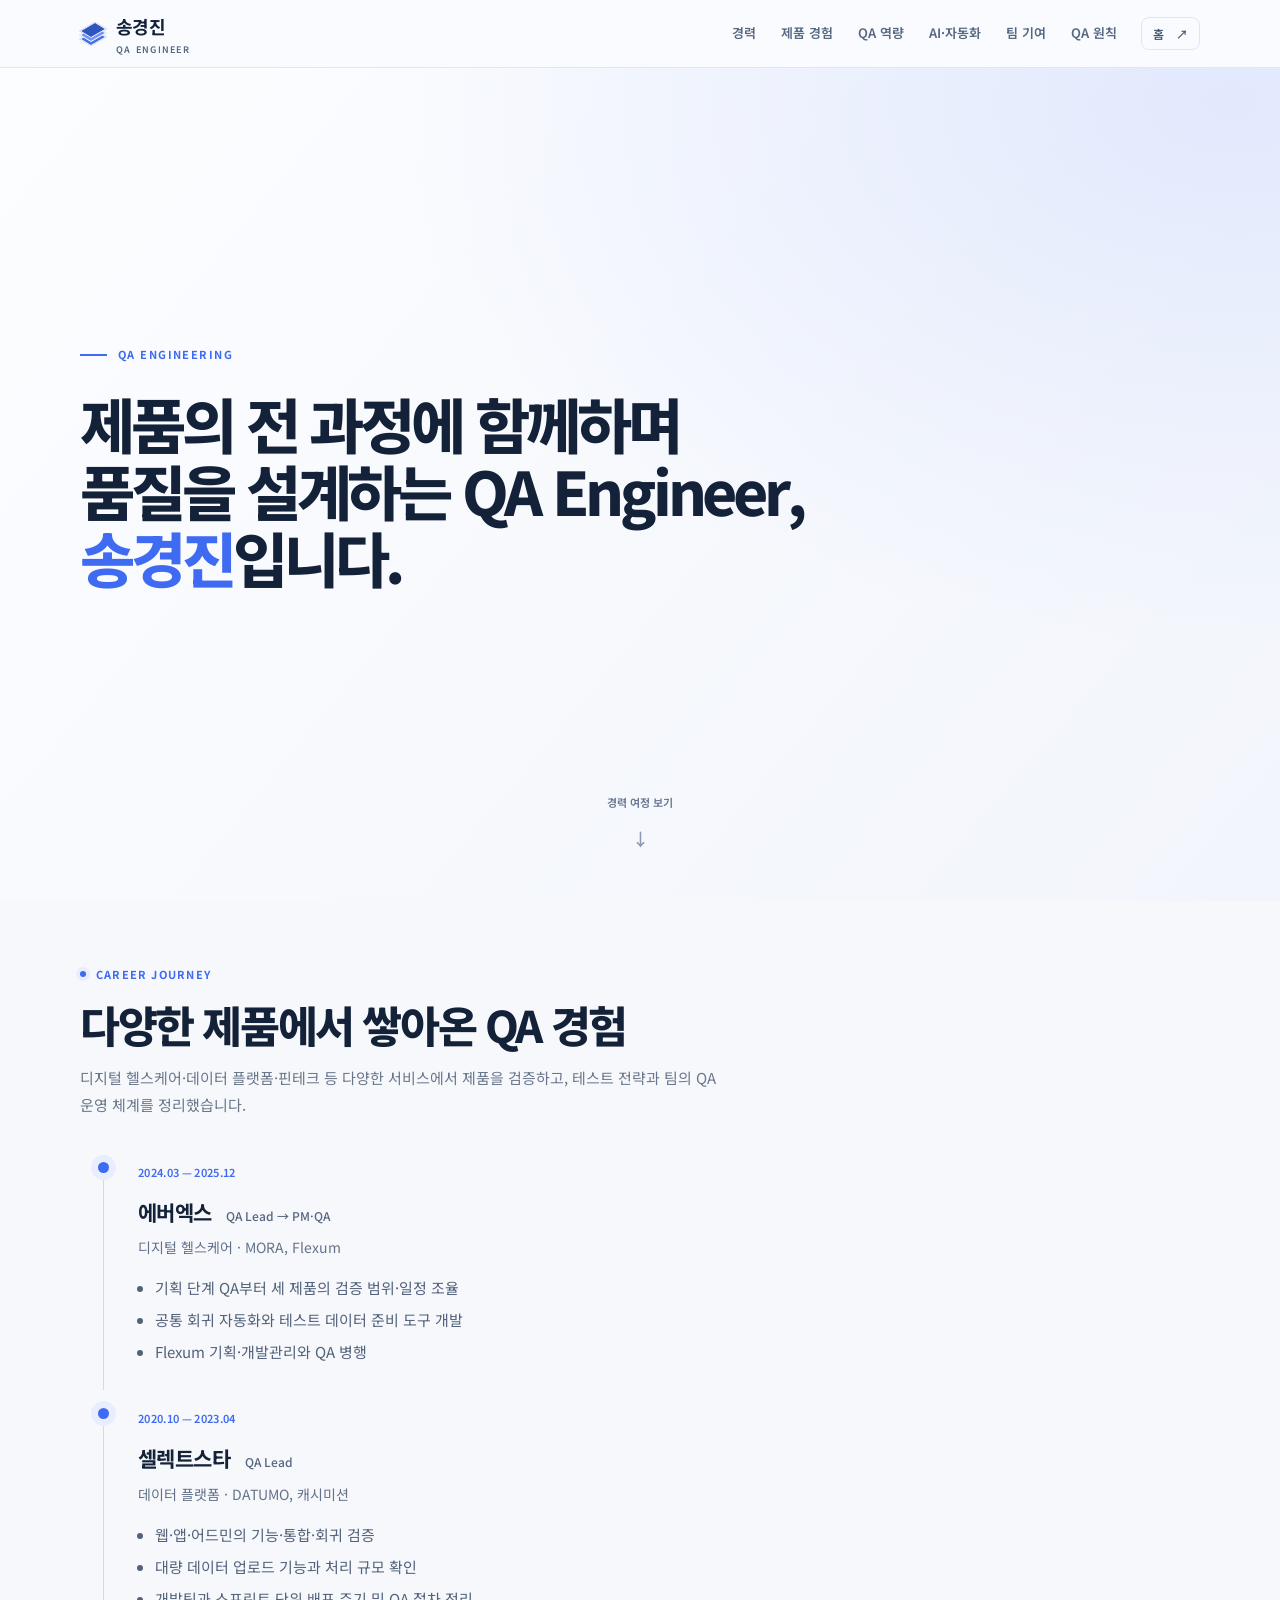
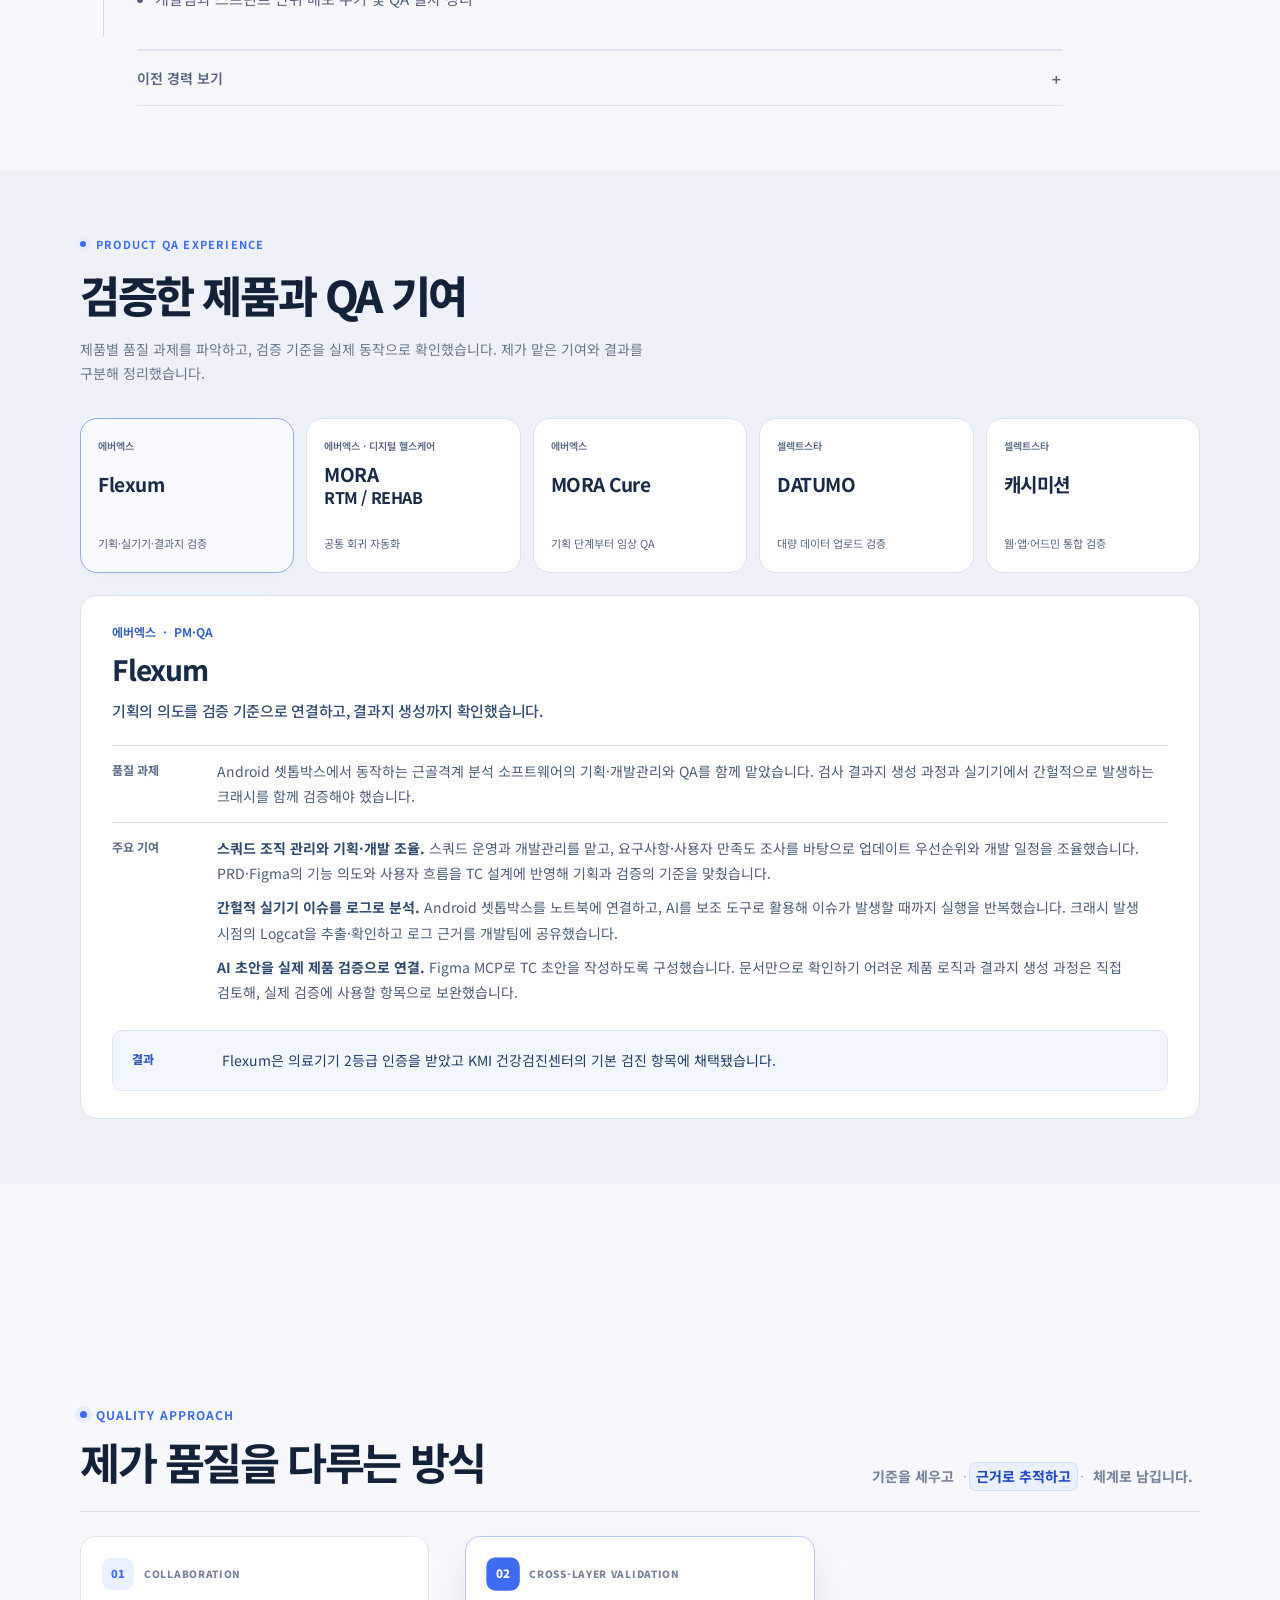
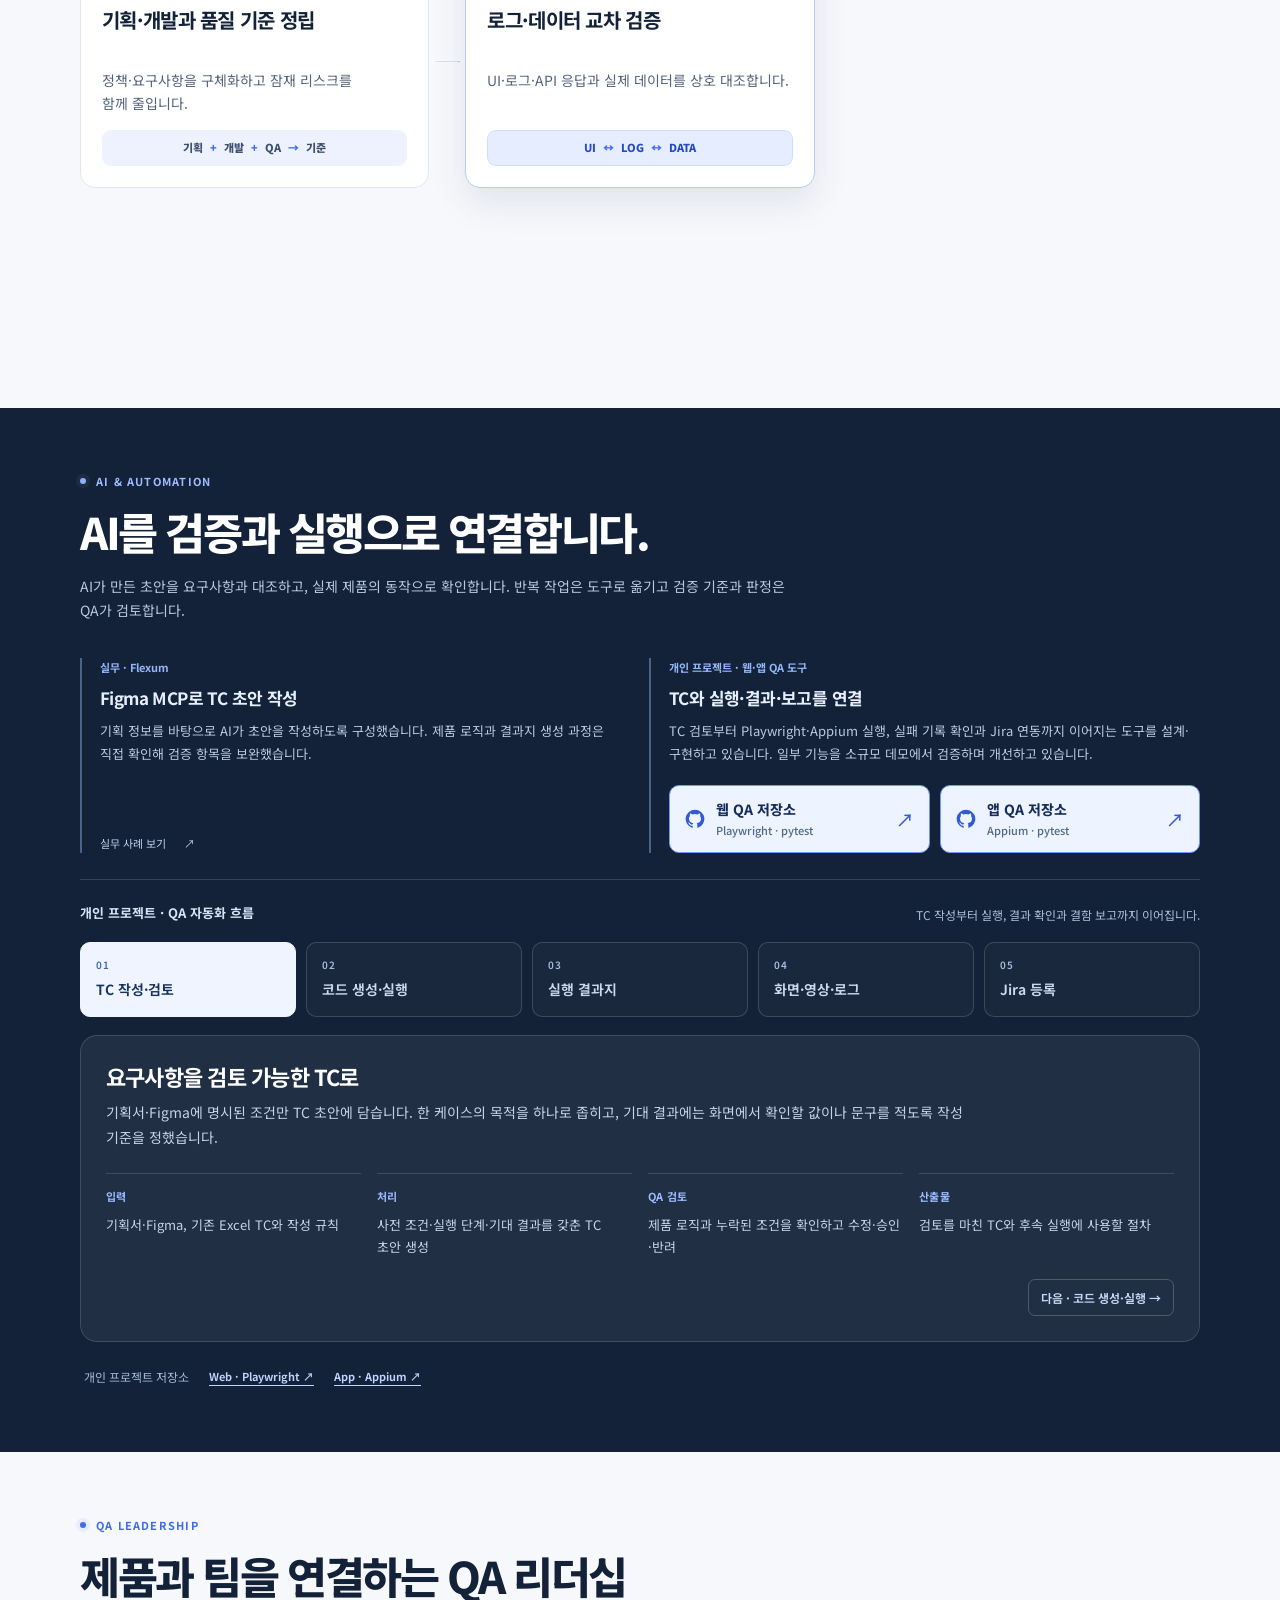
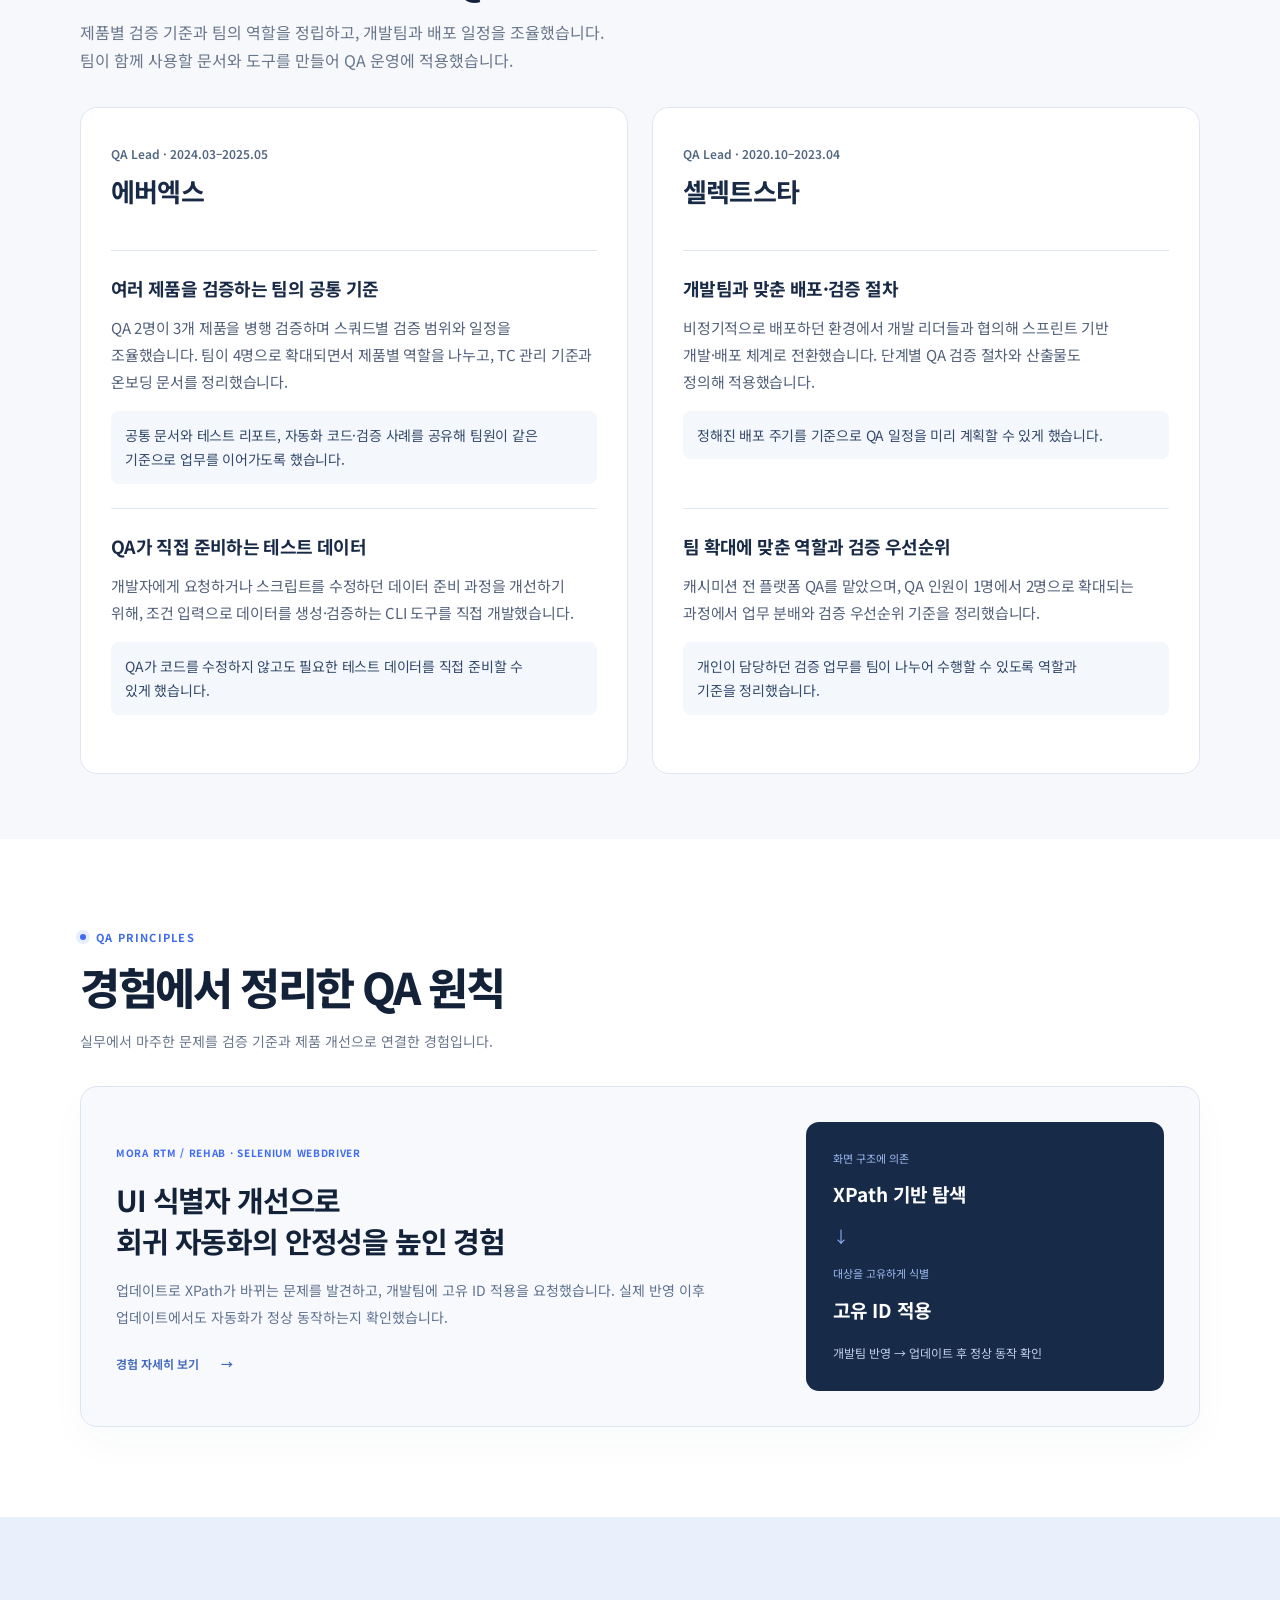
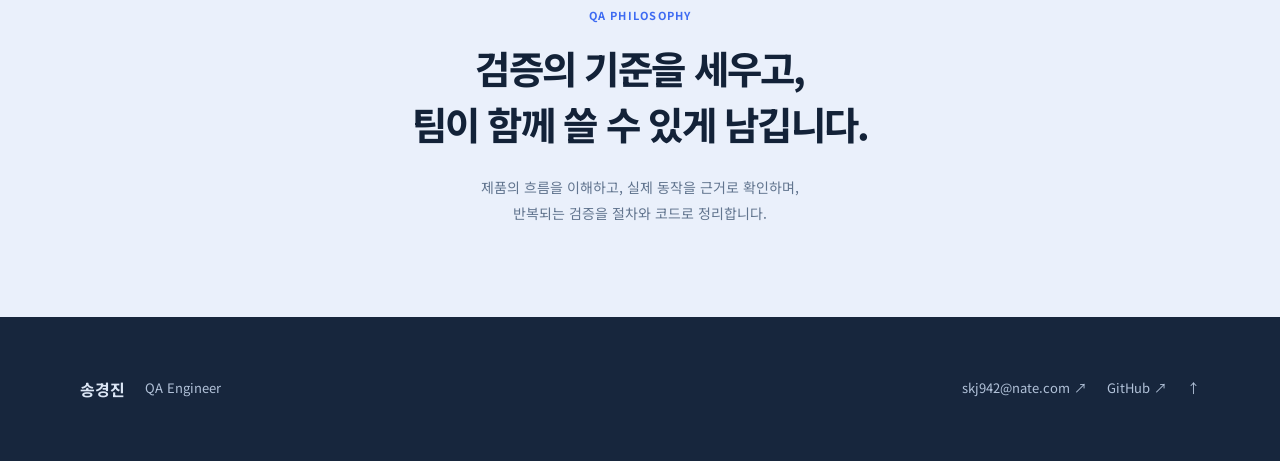
==== commit 99a49f40: "Update QA portfolio" ====
--- a/portfolio/index.html
+++ b/portfolio/index.html
@@ -19,6 +19,7 @@
 <link rel="stylesheet" href="../quality.css">
 <script src="../quality.js" defer></script>
 <link rel="stylesheet" href="../leadership.css">
+<link rel="stylesheet" href="../project-links.css">
 </head>
 <body>
 <a class="skip" href="#work">본문 바로가기</a>
@@ -115,7 +116,7 @@
     <div class="lc-intro">
       <div><div class="lc-kicker">AI & AUTOMATION</div><h2 id="lc-heading">AI를 검증과 실행으로 연결합니다.</h2><p class="section-description">AI가 만든 초안을 요구사항과 대조하고, 실제 제품의 동작으로 확인합니다. 반복 작업은 도구로 옮기고 검증 기준과 판정은 QA가 검토합니다.</p></div>
     </div>
-    <div class="ai-context"><div><span class="context-label">실무 · Flexum</span><h3>Figma MCP로 TC 초안 작성</h3><p>기획 정보를 바탕으로 AI가 초안을 작성하도록 구성했습니다. 제품 로직과 결과지 생성 과정은 직접 확인해 검증 항목을 보완했습니다.</p><a href="#case-flexum">실무 사례 보기 <span aria-hidden="true">↗</span></a></div><div><span class="context-label">개인 프로젝트 · 웹·앱 QA 도구</span><h3>TC와 실행·결과·보고를 연결</h3><p>TC 검토부터 Playwright·Appium 실행, 실패 기록 확인과 Jira 연동까지 이어지는 도구를 설계·구현하고 있습니다. 일부 기능을 소규모 데모에서 검증하며 개선하고 있습니다.</p><a href="https://github.com/song1652" target="_blank" rel="noopener">프로젝트 저장소 <span aria-hidden="true">↗</span></a></div></div>
+    <div class="ai-context"><div><span class="context-label">실무 · Flexum</span><h3>Figma MCP로 TC 초안 작성</h3><p>기획 정보를 바탕으로 AI가 초안을 작성하도록 구성했습니다. 제품 로직과 결과지 생성 과정은 직접 확인해 검증 항목을 보완했습니다.</p><a href="#case-flexum">실무 사례 보기 <span aria-hidden="true">↗</span></a></div><div><span class="context-label">개인 프로젝트 · 웹·앱 QA 도구</span><h3>TC와 실행·결과·보고를 연결</h3><p>TC 검토부터 Playwright·Appium 실행, 실패 기록 확인과 Jira 연동까지 이어지는 도구를 설계·구현하고 있습니다. 일부 기능을 소규모 데모에서 검증하며 개선하고 있습니다.</p><div class="project-repo-links" role="group" aria-label="개인 프로젝트 GitHub 저장소"><a class="project-repo-button" href="https://github.com/song1652/qa-native-fixed" target="_blank" rel="noopener" aria-label="웹 QA 저장소 GitHub에서 새 탭으로 열기"><svg viewBox="0 0 24 24" width="20" height="20" aria-hidden="true" fill="currentColor"><path d="M12 .8a11.2 11.2 0 0 0-3.54 21.83c.56.1.77-.24.77-.54v-2.1c-3.13.68-3.79-1.33-3.79-1.33-.51-1.3-1.25-1.65-1.25-1.65-1.02-.7.08-.69.08-.69 1.13.08 1.73 1.16 1.73 1.16 1 1.72 2.63 1.22 3.27.93.1-.73.39-1.22.71-1.5-2.5-.28-5.13-1.25-5.13-5.56 0-1.23.44-2.23 1.16-3.02-.12-.28-.5-1.43.11-2.98 0 0 .95-.3 3.08 1.15a10.7 10.7 0 0 1 5.6 0c2.14-1.45 3.08-1.15 3.08-1.15.61 1.55.23 2.7.11 2.98a4.35 4.35 0 0 1 1.16 3.02c0 4.32-2.63 5.28-5.14 5.56.4.35.76 1.03.76 2.08v3.1c0 .3.2.65.77.54A11.2 11.2 0 0 0 12 .8Z"/></svg><span>웹 QA 저장소<small>Playwright · pytest</small></span><b aria-hidden="true">↗</b></a><a class="project-repo-button" href="https://github.com/song1652/qa-native-app" target="_blank" rel="noopener" aria-label="앱 QA 저장소 GitHub에서 새 탭으로 열기"><svg viewBox="0 0 24 24" width="20" height="20" aria-hidden="true" fill="currentColor"><path d="M12 .8a11.2 11.2 0 0 0-3.54 21.83c.56.1.77-.24.77-.54v-2.1c-3.13.68-3.79-1.33-3.79-1.33-.51-1.3-1.25-1.65-1.25-1.65-1.02-.7.08-.69.08-.69 1.13.08 1.73 1.16 1.73 1.16 1 1.72 2.63 1.22 3.27.93.1-.73.39-1.22.71-1.5-2.5-.28-5.13-1.25-5.13-5.56 0-1.23.44-2.23 1.16-3.02-.12-.28-.5-1.43.11-2.98 0 0 .95-.3 3.08 1.15a10.7 10.7 0 0 1 5.6 0c2.14-1.45 3.08-1.15 3.08-1.15.61 1.55.23 2.7.11 2.98a4.35 4.35 0 0 1 1.16 3.02c0 4.32-2.63 5.28-5.14 5.56.4.35.76 1.03.76 2.08v3.1c0 .3.2.65.77.54A11.2 11.2 0 0 0 12 .8Z"/></svg><span>앱 QA 저장소<small>Appium · pytest</small></span><b aria-hidden="true">↗</b></a></div></div></div>
     <div class="lab-evidence-heading"><span>개인 프로젝트 · QA 자동화 흐름</span><p>TC 작성부터 실행, 결과 확인과 결함 보고까지 이어집니다.</p></div>
     <div class="lc-nav" aria-label="자동화 작업 단계">
       <a id="lc-tab-write" href="#lc-write" data-lc-key="write"><small>01</small>TC 작성·검토</a>
--- a/project-links.css
+++ b/project-links.css
@@ -0,0 +1,9 @@
+#lab .project-repo-links{display:flex;gap:10px;width:100%;margin-top:20px;flex-wrap:wrap}
+#lab .project-repo-button{display:flex;align-items:center;gap:11px;flex:1;min-width:190px;min-height:68px;margin:0;padding:13px 15px;border:1px solid #7396fb;border-radius:10px;background:#edf3ff;color:#152d58;font-size:14px;line-height:1.4;font-weight:750;text-decoration:none;transition:background .2s,box-shadow .2s,transform .2s,border-color .2s}
+#lab .project-repo-button svg{flex-shrink:0;color:#315bd6}
+#lab .project-repo-button>span{display:block;flex:1}
+#lab .project-repo-button small{display:block;margin-top:4px;font-size:11px;line-height:1.4;color:#526985;font-weight:500}
+#lab .project-repo-button>b{font-size:18px;font-weight:500;color:#315bd6}
+#lab .project-repo-button:hover{background:#fff;border-color:#a3bcff;box-shadow:0 6px 20px #040d2026;transform:translateY(-2px)}
+#lab .project-repo-button:focus-visible{outline:3px solid #a9c1ff;outline-offset:4px}
+@media(prefers-reduced-motion:reduce){#lab .project-repo-button{transition:none}#lab .project-repo-button:hover{transform:none}}
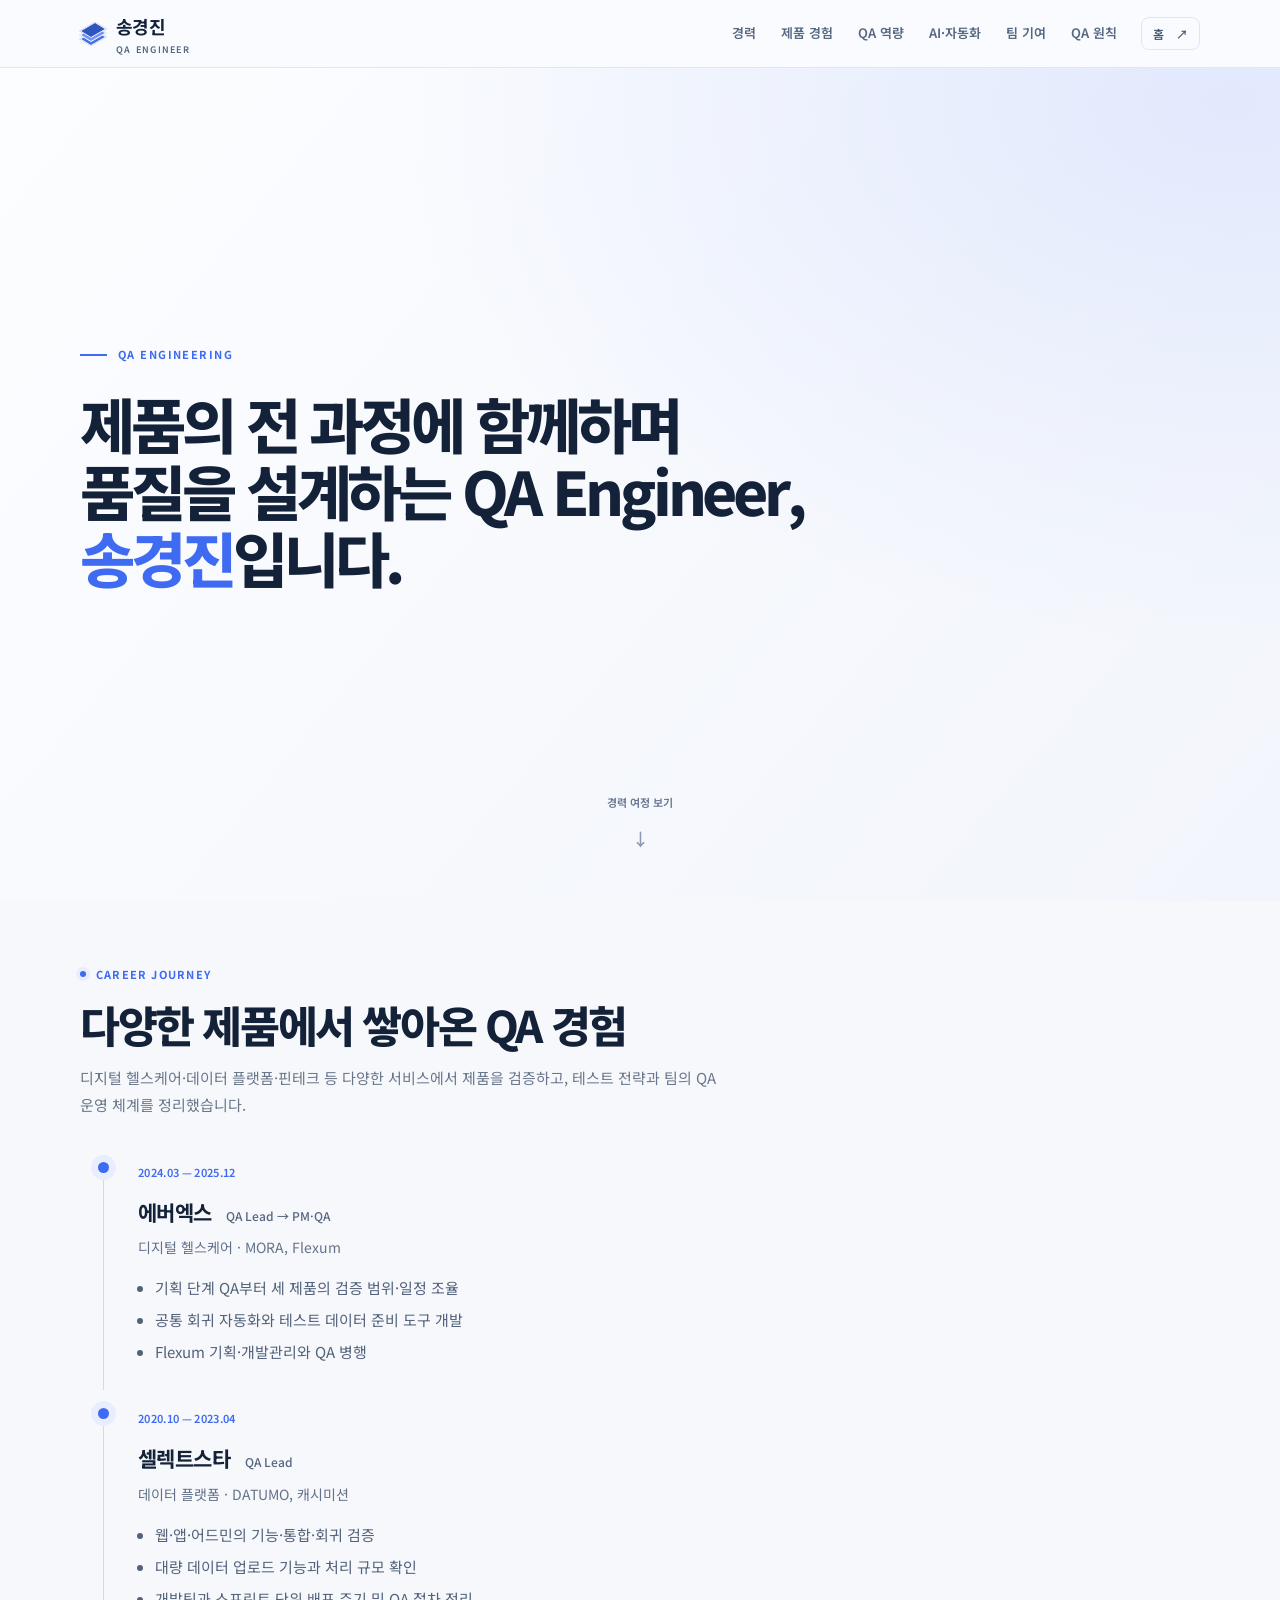
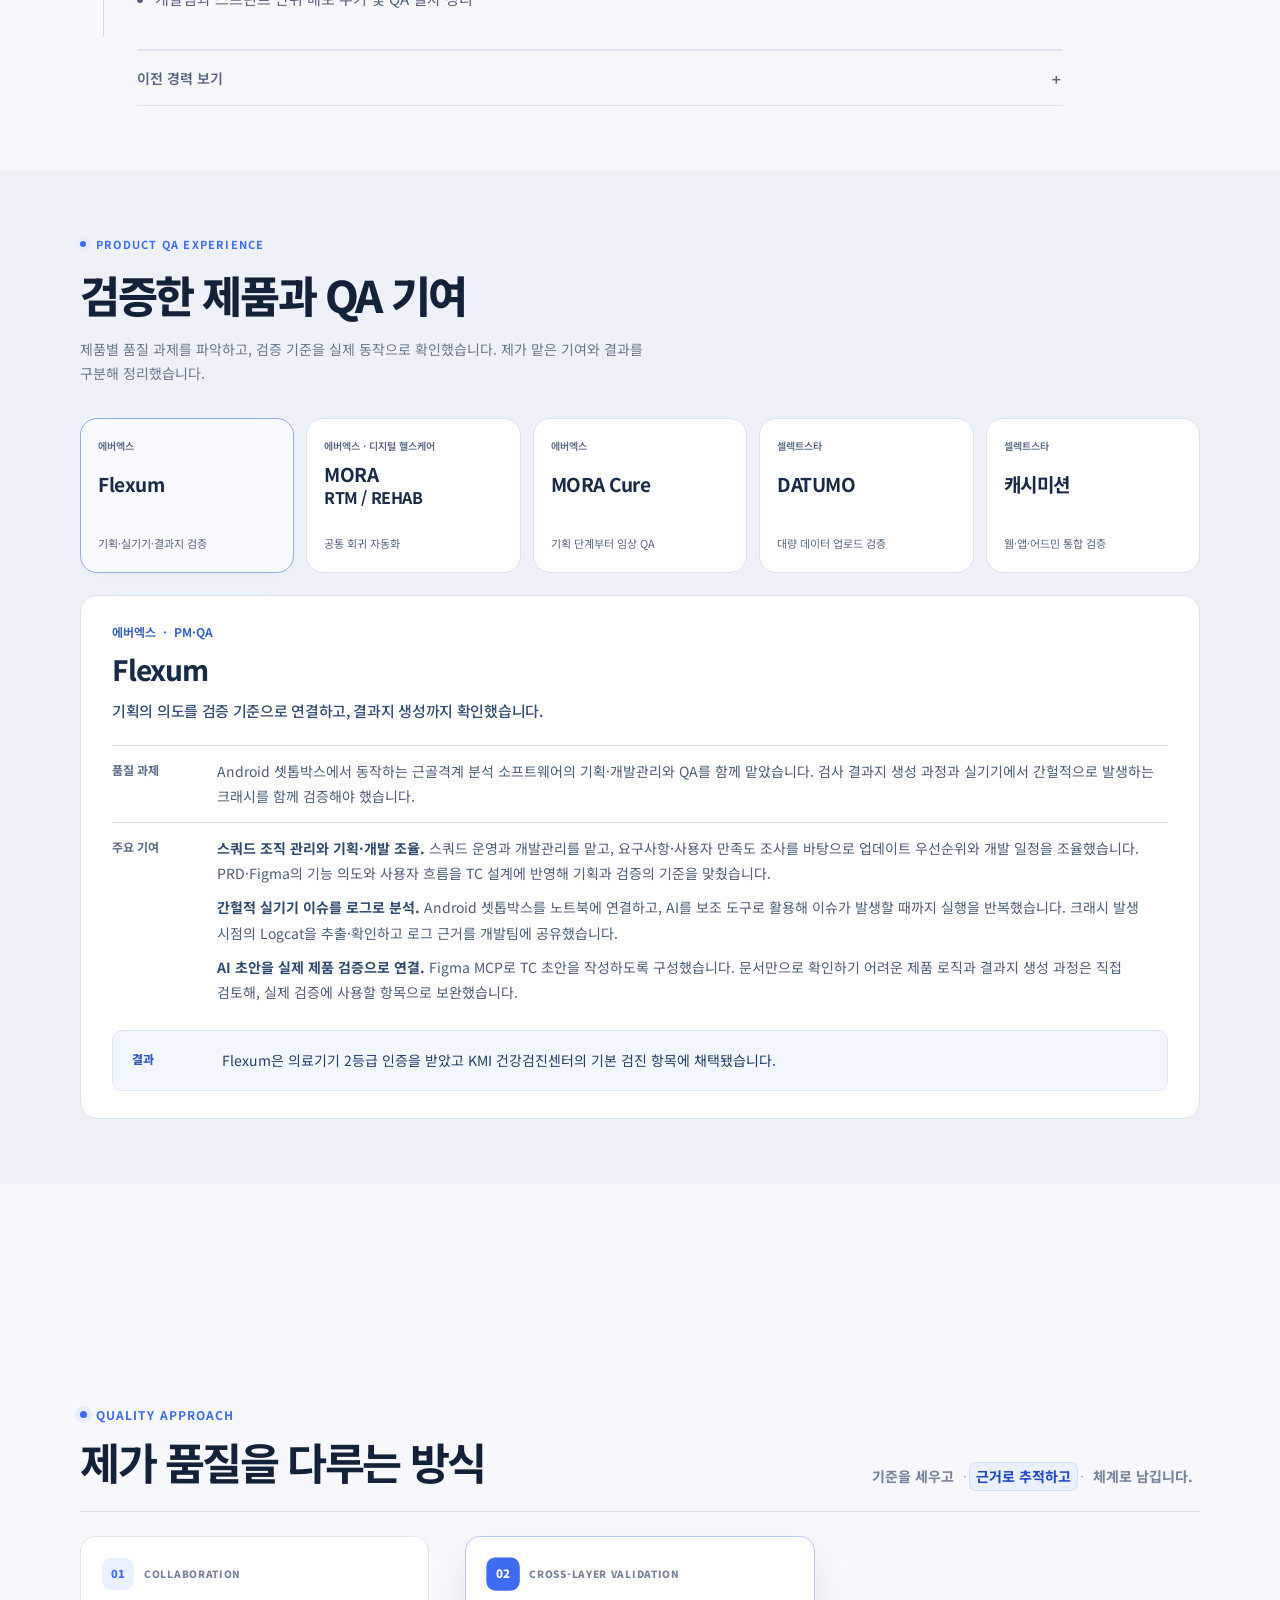
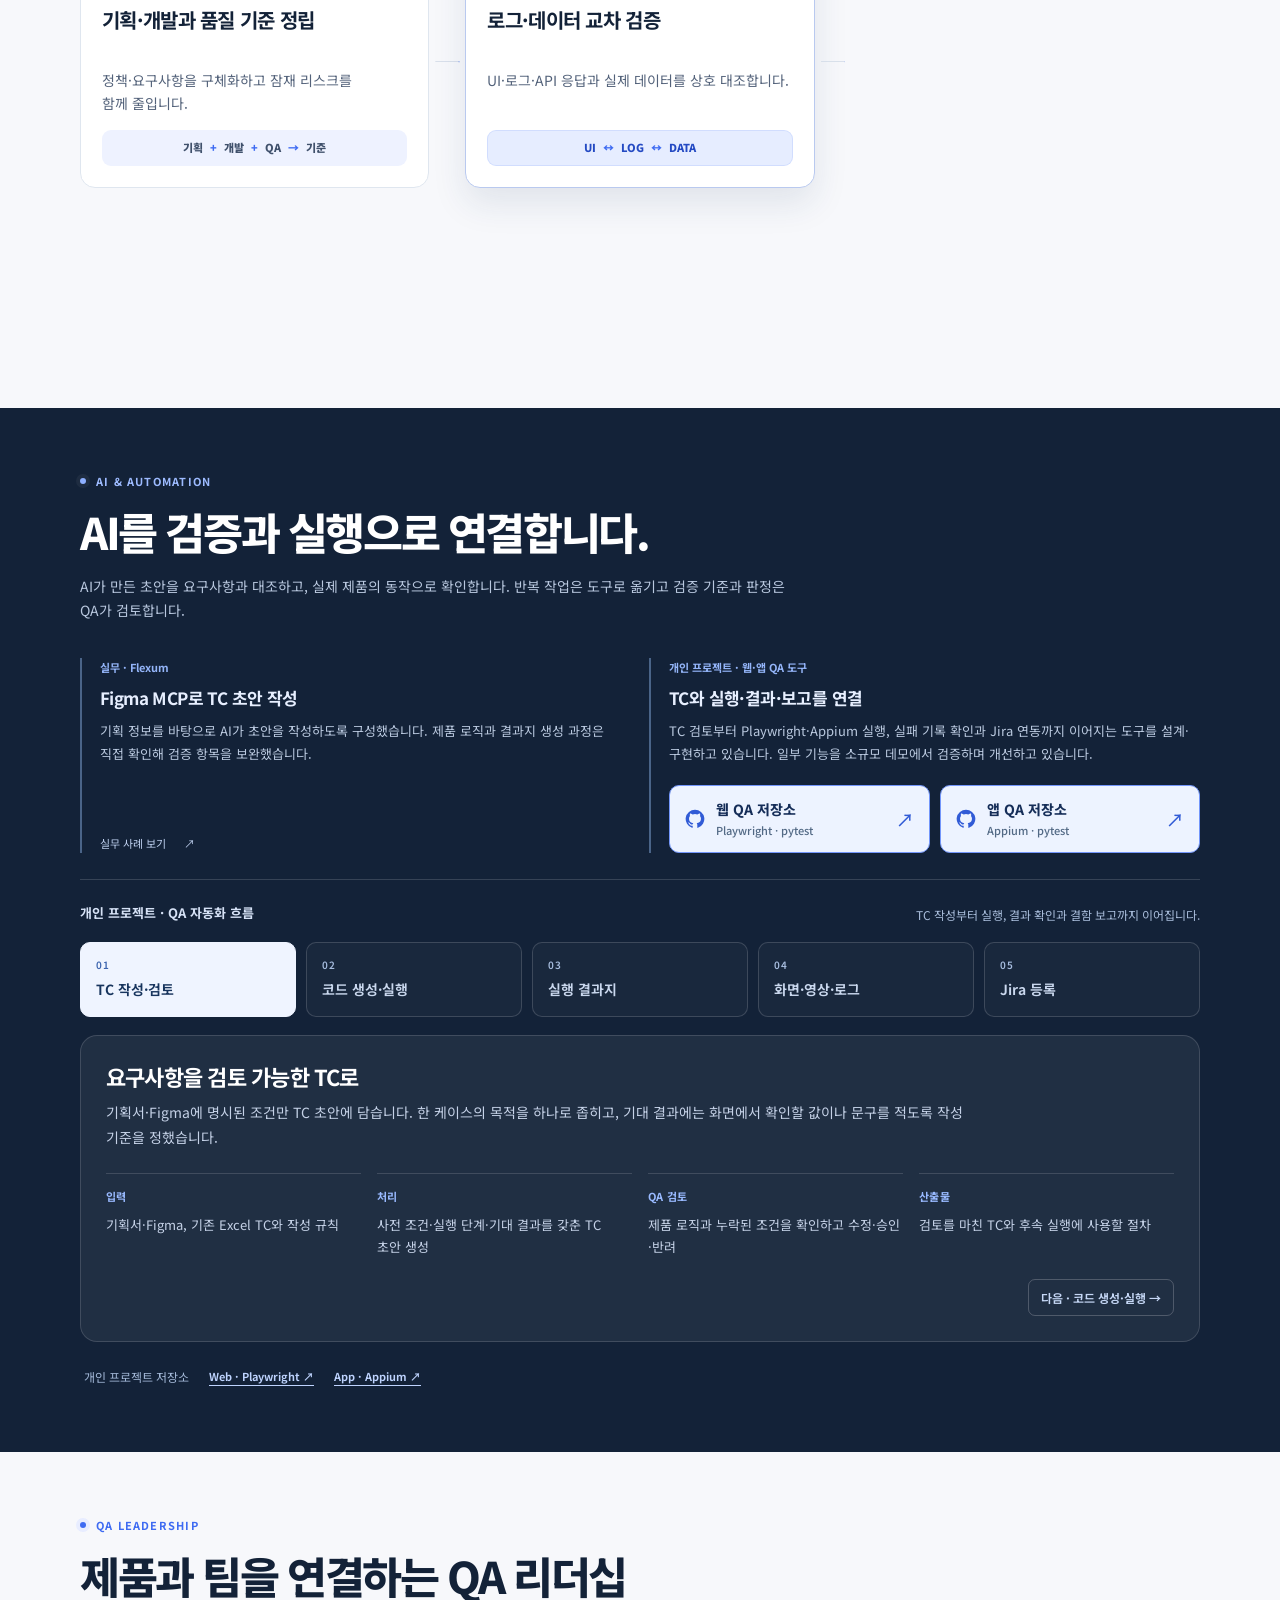
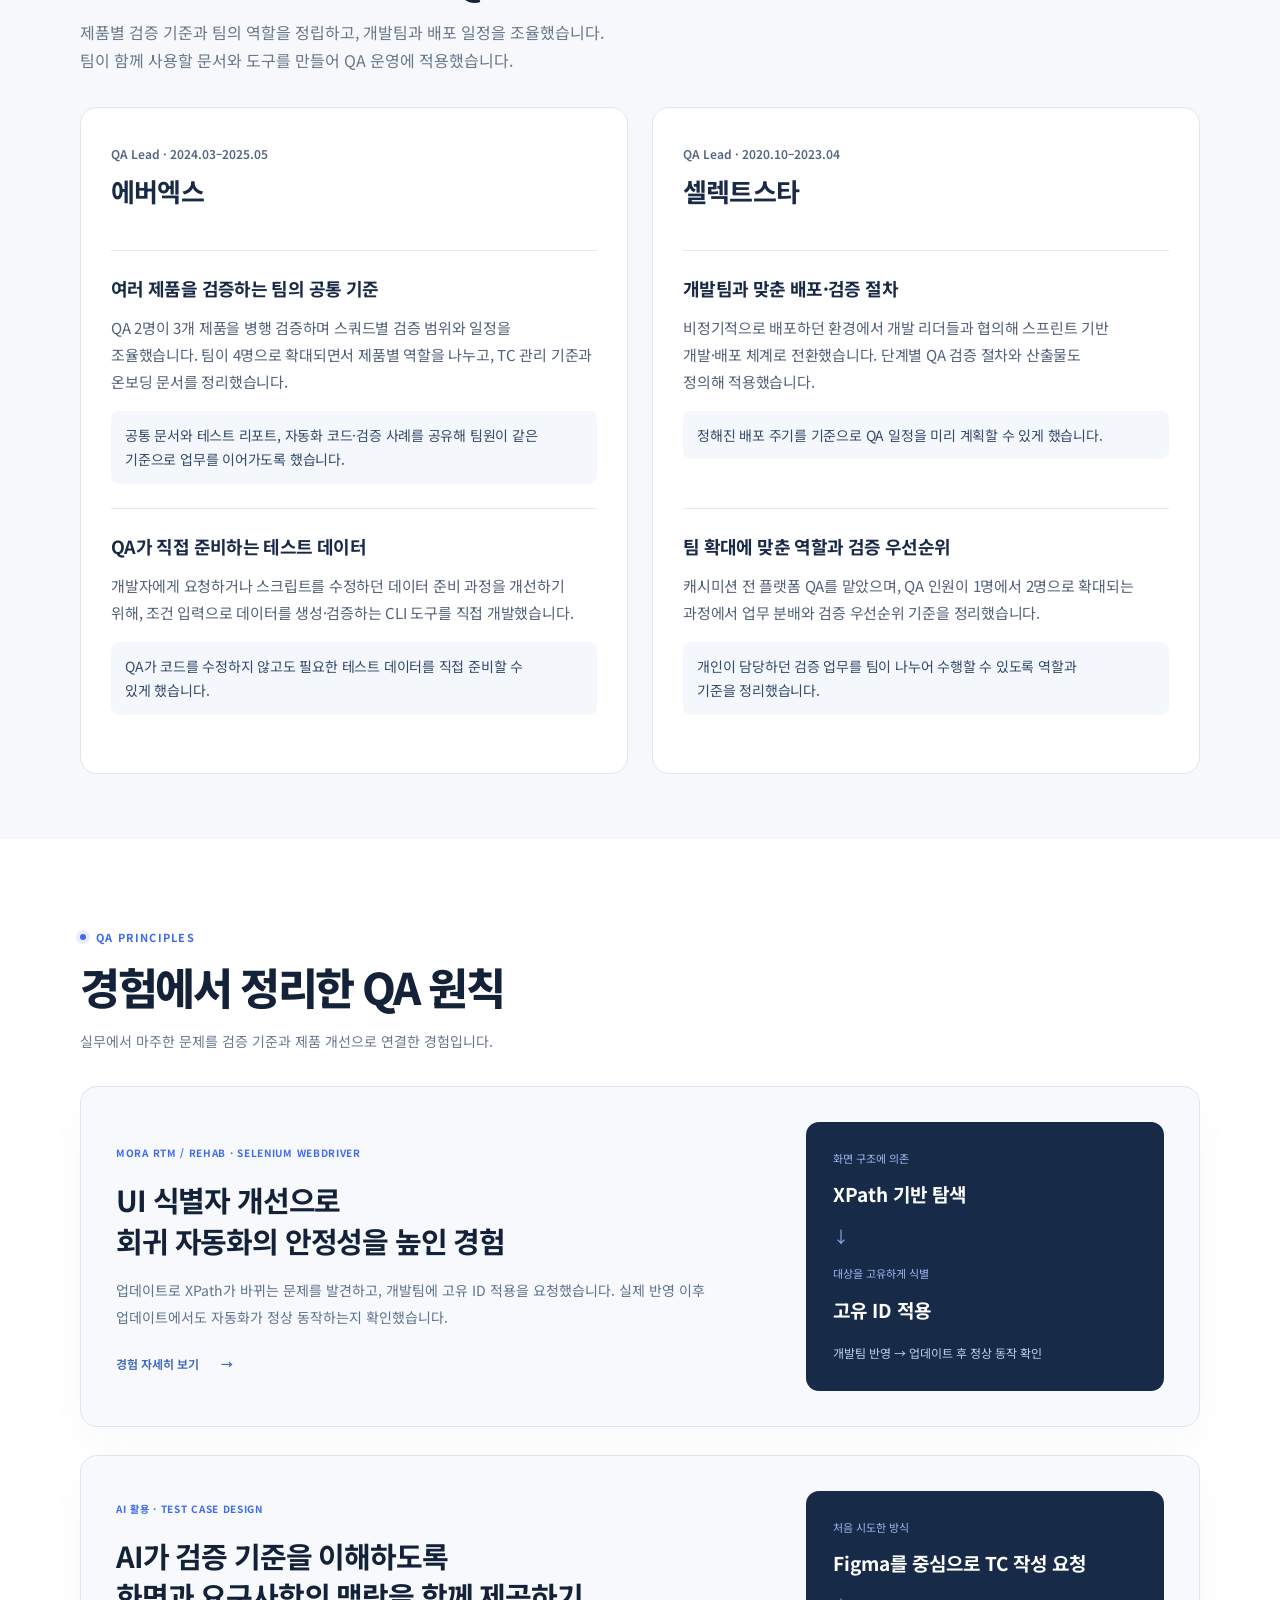
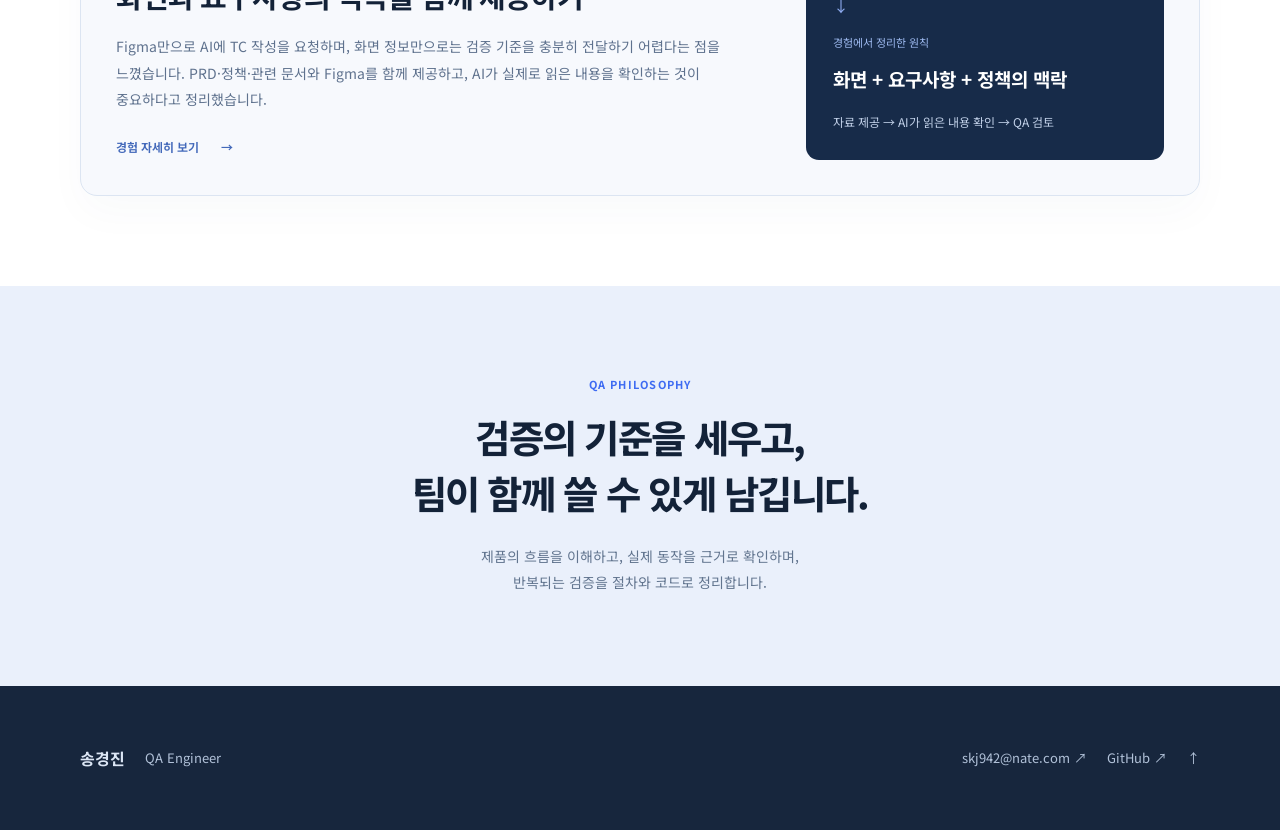
==== commit 9bac6cb5: "Update QA portfolio" ====
--- a/portfolio/index.html
+++ b/portfolio/index.html
@@ -157,6 +157,9 @@
 <div class="dossier-section-head"><div class="eyebrow">QA Principles</div><h2 id="principles-heading">경험에서 정리한 QA 원칙</h2><p class="section-description">실무에서 마주한 문제를 검증 기준과 제품 개선으로 연결한 경험입니다.</p></div>
 <article class="principle-feature"><div><span class="principle-meta">MORA RTM / REHAB · SELENIUM WEBDRIVER</span><h3><a href="../notes/ui-testability/">UI 식별자 개선으로<br>회귀 자동화의 안정성을 높인 경험</a></h3><p>업데이트로 XPath가 바뀌는 문제를 발견하고, 개발팀에 고유 ID 적용을 요청했습니다. 실제 반영 이후 업데이트에서도 자동화가 정상 동작하는지 확인했습니다.</p><a class="principle-link" href="../notes/ui-testability/">경험 자세히 보기 <span aria-hidden="true">→</span></a></div>
 <div class="principle-visual" role="img" aria-label="XPath 변경에 취약한 요소 탐색을 고유 ID로 개선하고 업데이트 후 확인"><span>화면 구조에 의존</span><strong>XPath 기반 탐색</strong><i aria-hidden="true">↓</i><span>대상을 고유하게 식별</span><strong>고유 ID 적용</strong><p>개발팀 반영 → 업데이트 후 정상 동작 확인</p></div></article>
+
+<article class="principle-feature"><div><span class="principle-meta">AI 활용 · TEST CASE DESIGN</span><h3><a href="../notes/ai-test-context/">AI가 검증 기준을 이해하도록<br>화면과 요구사항의 맥락을 함께 제공하기</a></h3><p>Figma만으로 AI에 TC 작성을 요청하며, 화면 정보만으로는 검증 기준을 충분히 전달하기 어렵다는 점을 느꼈습니다. PRD·정책·관련 문서와 Figma를 함께 제공하고, AI가 실제로 읽은 내용을 확인하는 것이 중요하다고 정리했습니다.</p><a class="principle-link" href="../notes/ai-test-context/">경험 자세히 보기 <span aria-hidden="true">→</span></a></div>
+<div class="principle-visual" role="img" aria-label="Figma 화면과 PRD, 정책, 관련 문서를 함께 제공하고 QA가 검증 기준을 확인하는 작성 원칙"><span>처음 시도한 방식</span><strong>Figma를 중심으로 TC 작성 요청</strong><i aria-hidden="true">↓</i><span>경험에서 정리한 원칙</span><strong>화면 + 요구사항 + 정책의 맥락</strong><p>자료 제공 → AI가 읽은 내용 확인 → QA 검토</p></div></article>
 </div></section><section class="closing"><div class="wrap"><div class="eyebrow">QA Philosophy</div><h2>검증의 기준을 세우고,<br>팀이 함께 쓸 수 있게 남깁니다.</h2><p>제품의 흐름을 이해하고, 실제 동작을 근거로 확인하며,<br class="wide"> 반복되는 검증을 절차와 코드로 정리합니다.</p></div></section></main>
 <footer><div class="wrap foot"><div><strong>송경진</strong><span>QA Engineer</span></div><div><a href="mailto:skj942@nate.com">skj942@nate.com ↗</a><a href="https://github.com/song1652" target="_blank" rel="noopener">GitHub ↗</a><a href="#home" aria-label="처음으로">↑</a></div></div></footer>
 
--- a/article.css
+++ b/article.css
@@ -60,6 +60,7 @@
 .principle-feature .principle-link{display:inline-flex;gap:22px;align-items:center;font-size:12px;font-weight:650;color:#4369ba;margin-top:23px;transition:gap .2s}
 .principle-feature .principle-link:hover{gap:28px}
 .principle-feature h3 a:hover{color:#315bd6}
+.principle-feature+.principle-feature{margin-top:28px}
 .principle-visual{padding:27px;background:#172b49;color:#e4ecfb;border-radius:13px}
 .principle-visual>span{display:block;color:#9bb7ed;font-size:11px;margin-bottom:12px}
 .principle-visual>strong{display:block;font-size:19px;line-height:1.5;color:#fff}
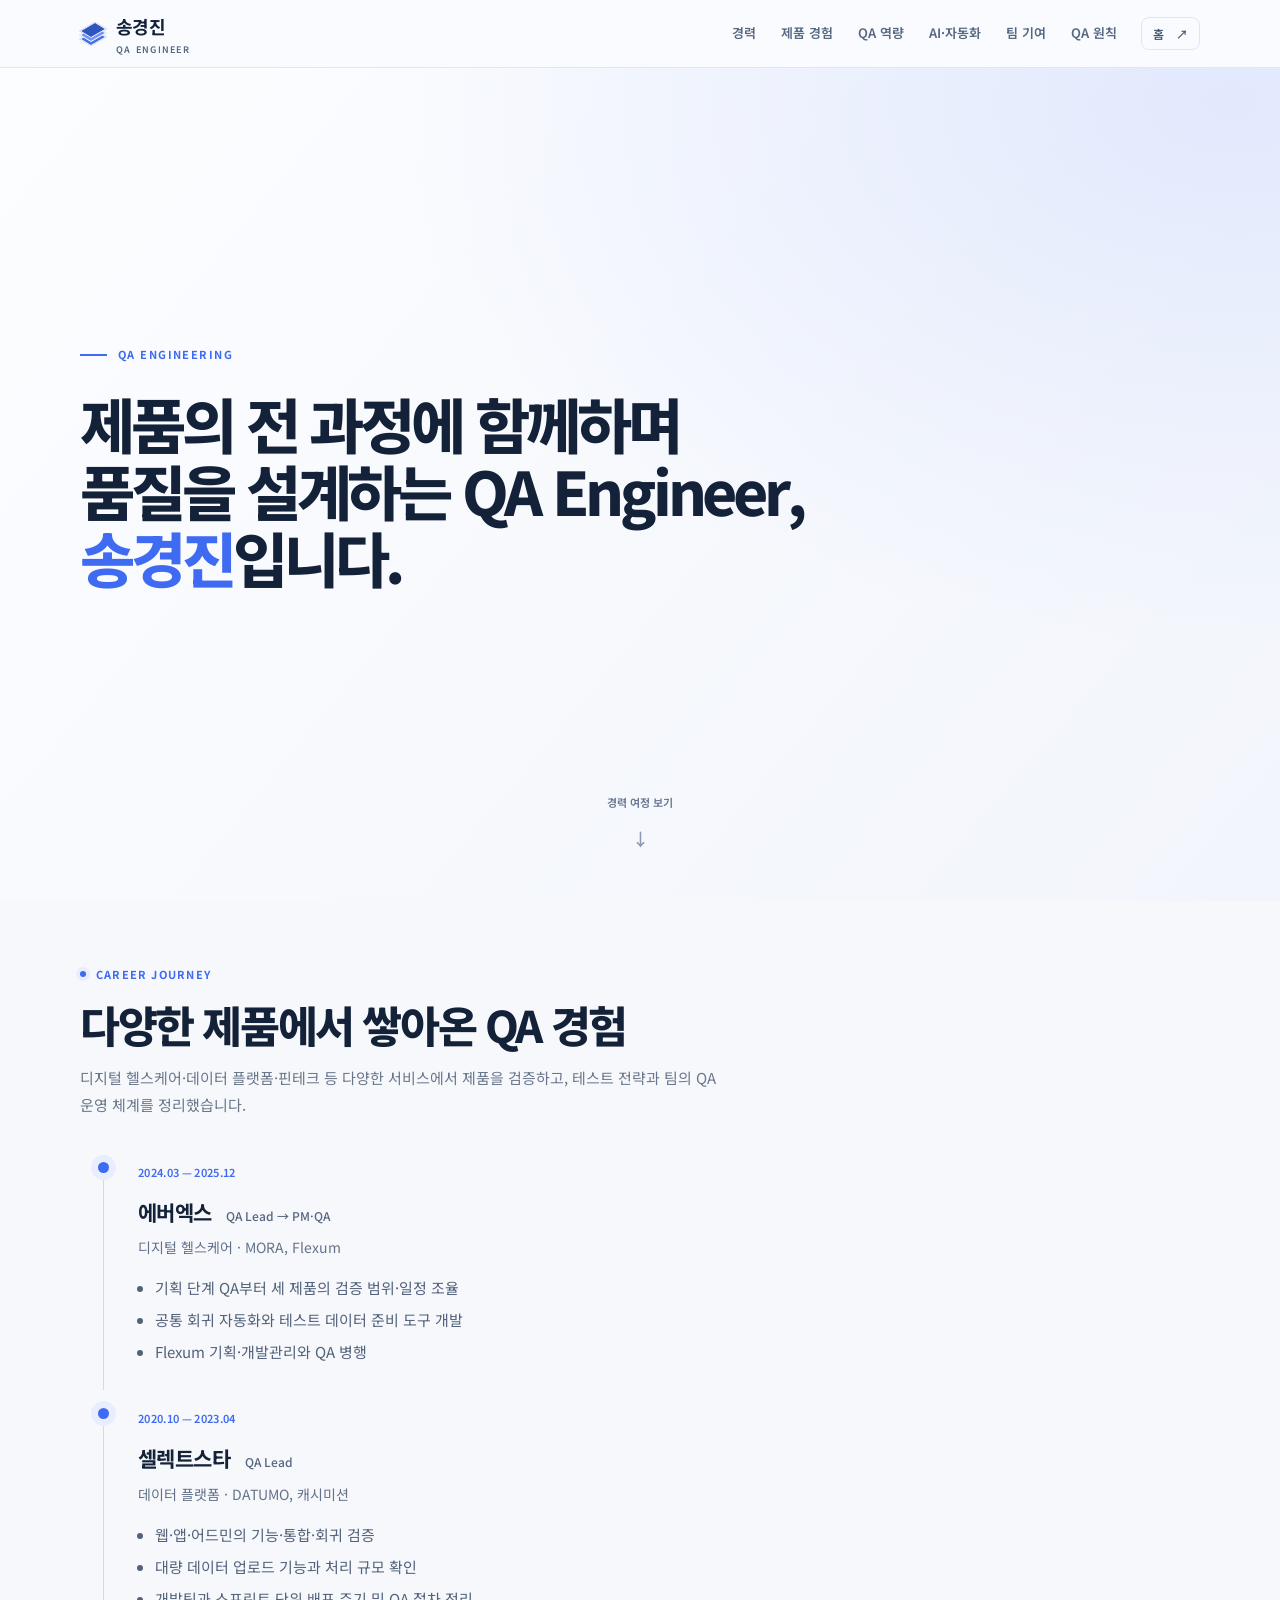
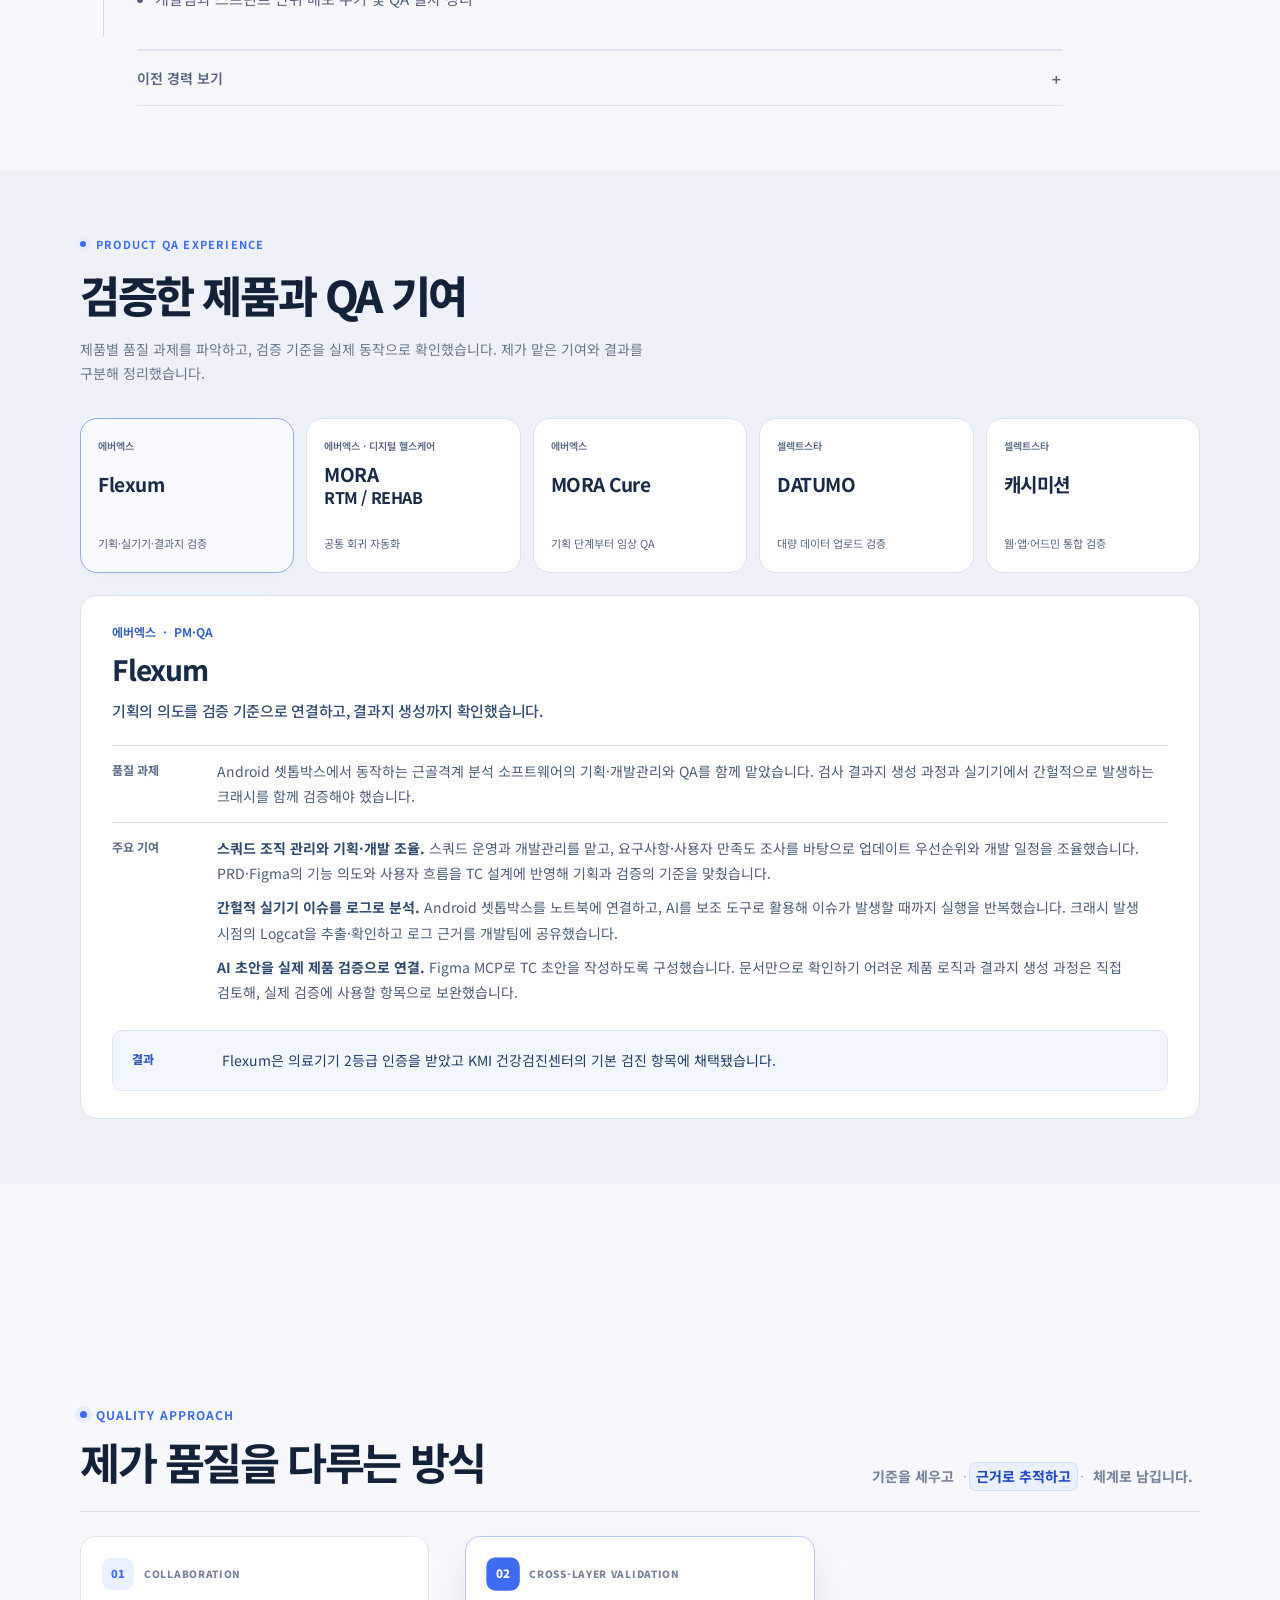
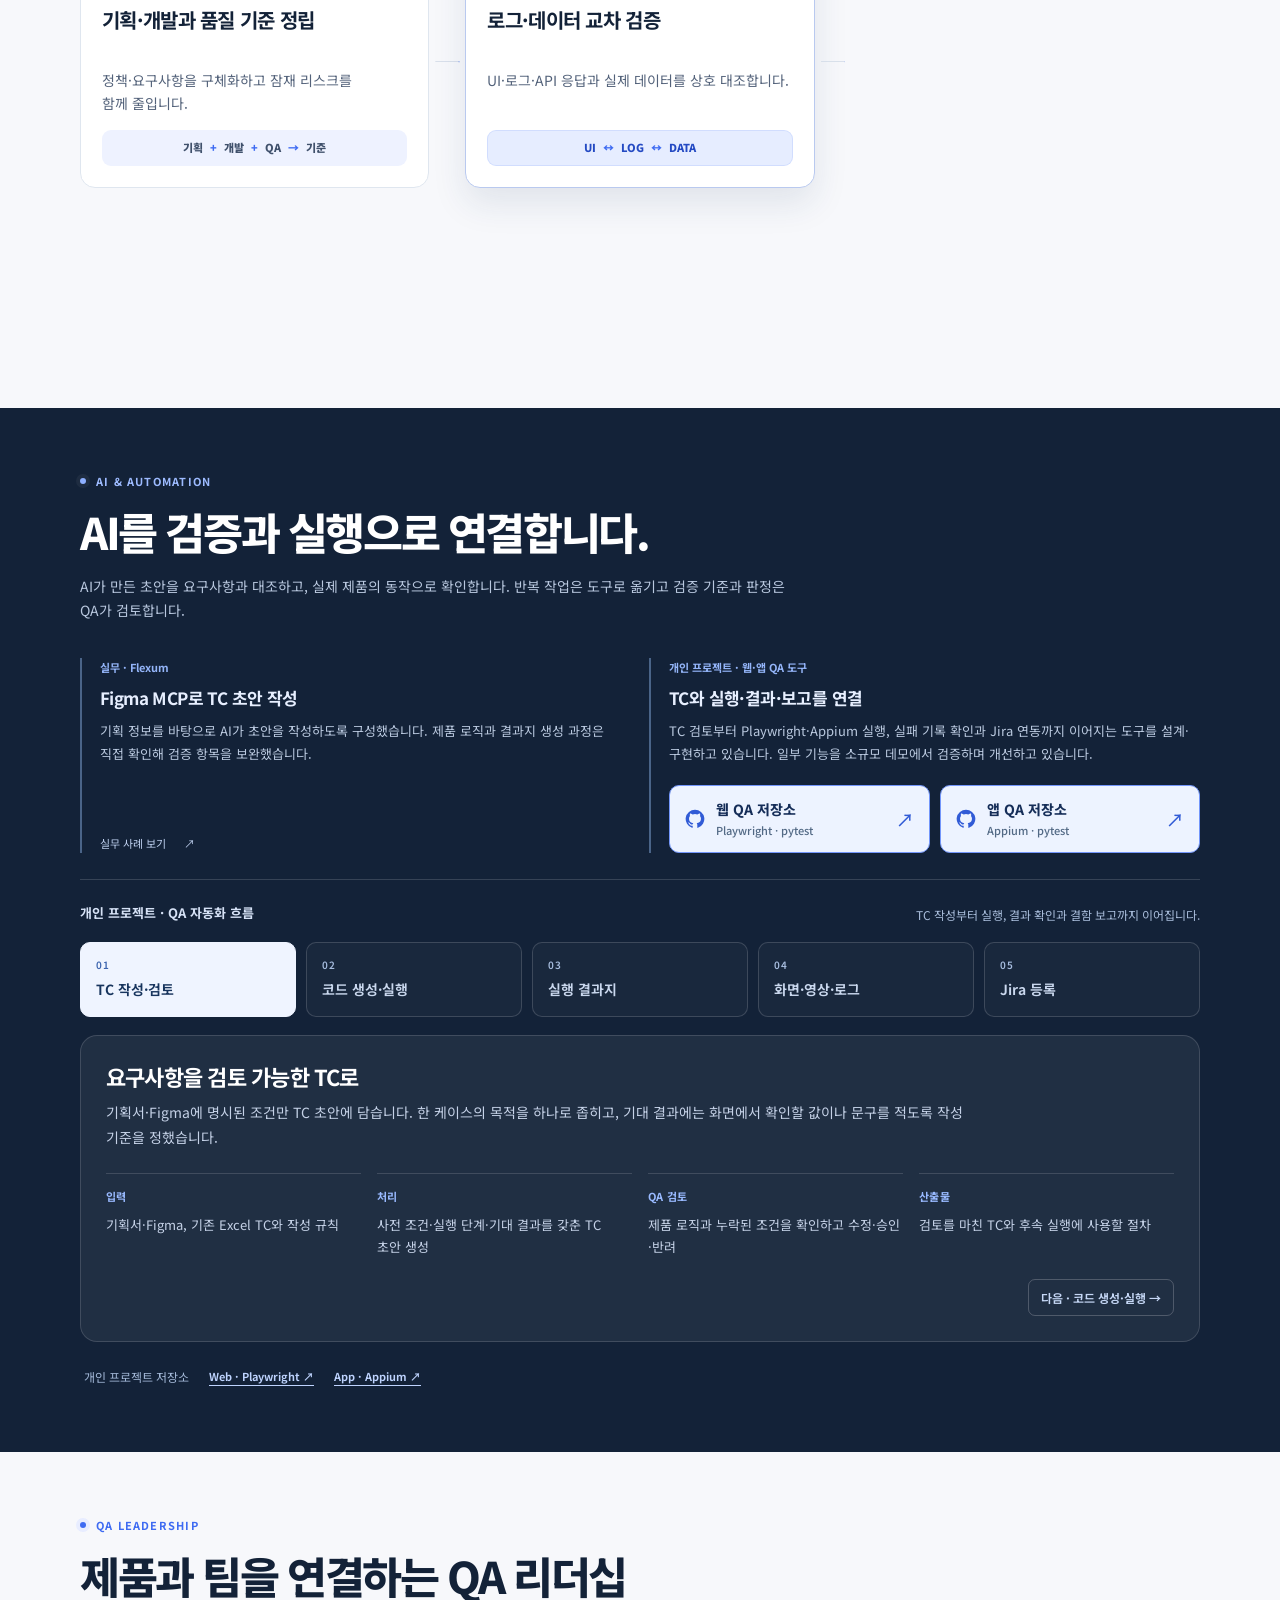
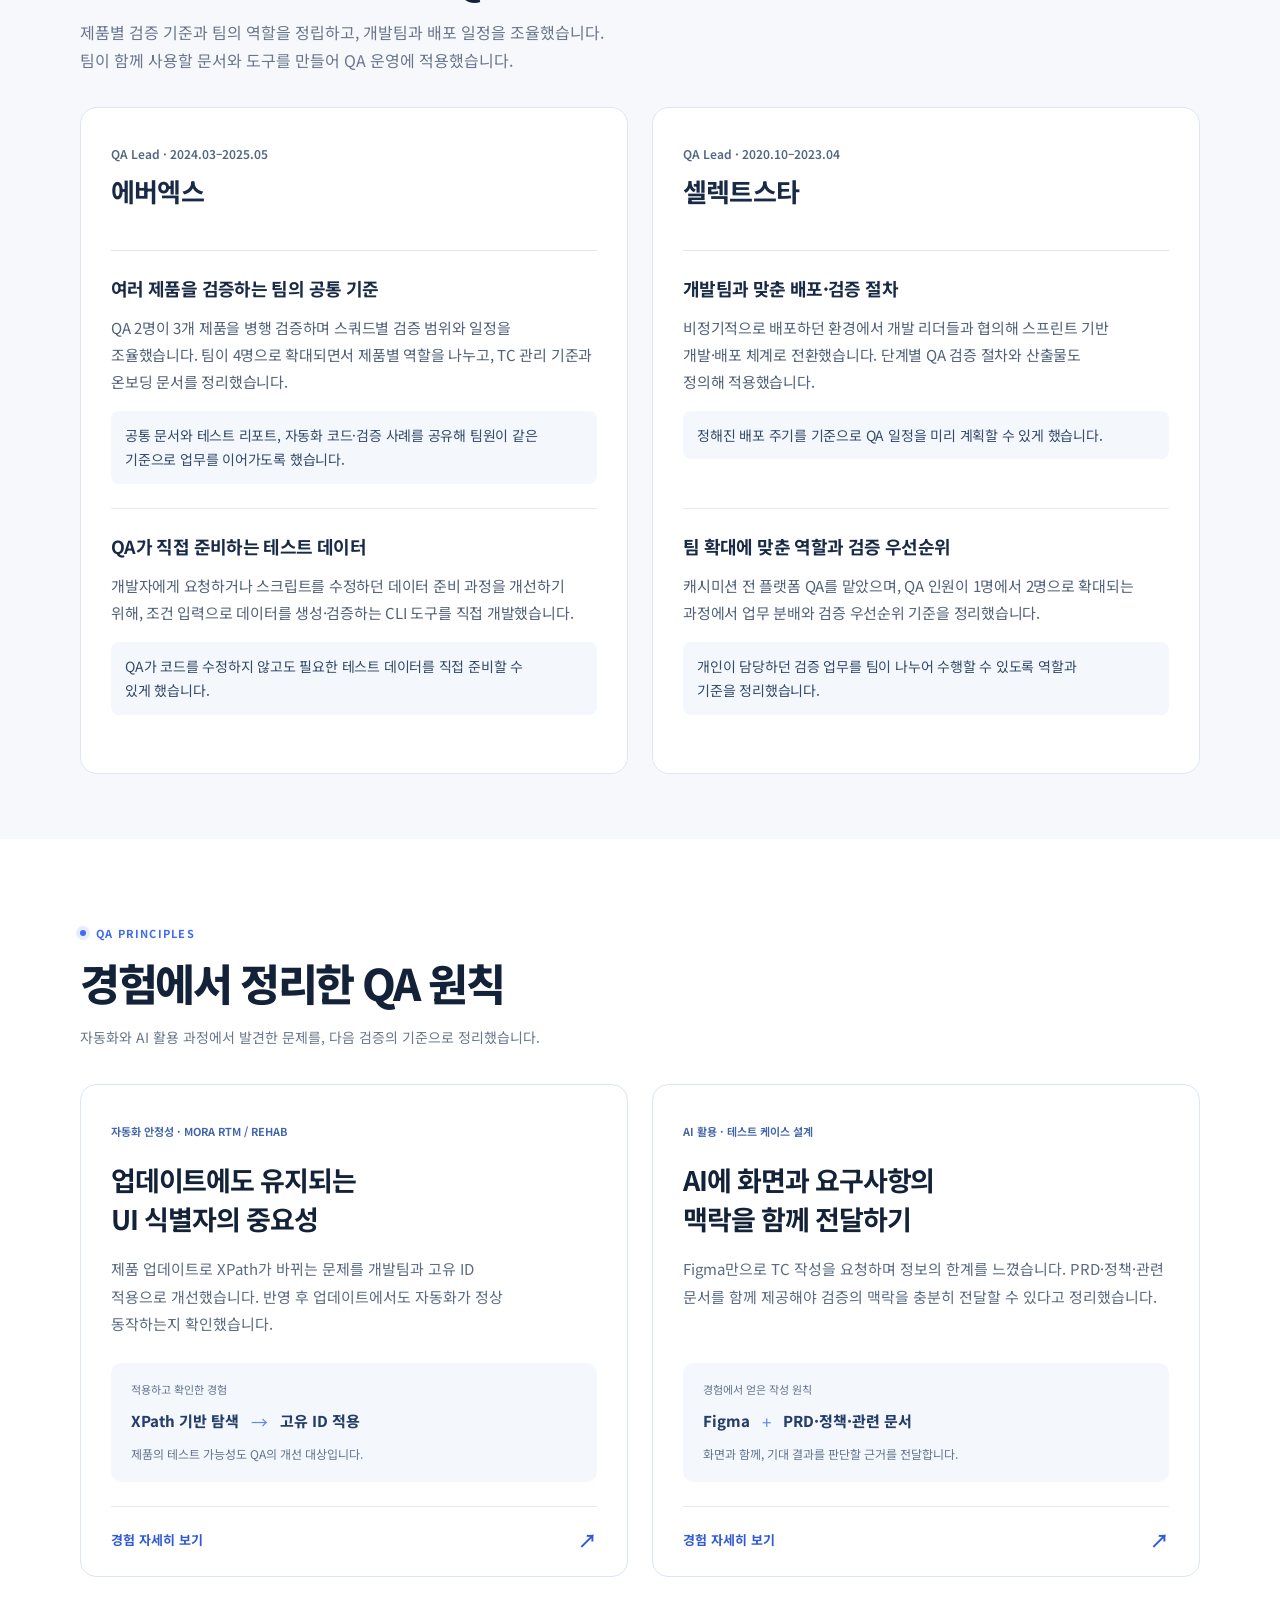
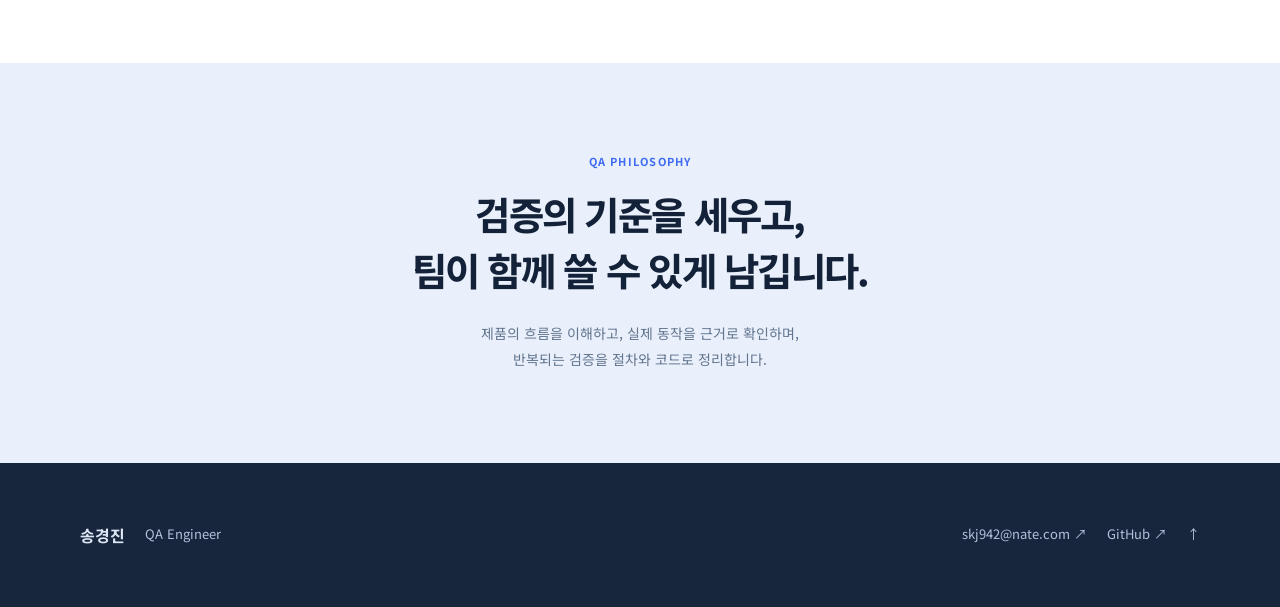
==== commit 7f8cd1a1: "Update QA portfolio" ====
--- a/portfolio/index.html
+++ b/portfolio/index.html
@@ -20,6 +20,7 @@
 <script src="../quality.js" defer></script>
 <link rel="stylesheet" href="../leadership.css">
 <link rel="stylesheet" href="../project-links.css">
+<link rel="stylesheet" href="../principles.css">
 </head>
 <body>
 <a class="skip" href="#work">본문 바로가기</a>
@@ -154,13 +155,15 @@
   </div>
 </div></section>
 <section id="principles" class="principles-section" aria-labelledby="principles-heading"><div class="wrap">
-<div class="dossier-section-head"><div class="eyebrow">QA Principles</div><h2 id="principles-heading">경험에서 정리한 QA 원칙</h2><p class="section-description">실무에서 마주한 문제를 검증 기준과 제품 개선으로 연결한 경험입니다.</p></div>
-<article class="principle-feature"><div><span class="principle-meta">MORA RTM / REHAB · SELENIUM WEBDRIVER</span><h3><a href="../notes/ui-testability/">UI 식별자 개선으로<br>회귀 자동화의 안정성을 높인 경험</a></h3><p>업데이트로 XPath가 바뀌는 문제를 발견하고, 개발팀에 고유 ID 적용을 요청했습니다. 실제 반영 이후 업데이트에서도 자동화가 정상 동작하는지 확인했습니다.</p><a class="principle-link" href="../notes/ui-testability/">경험 자세히 보기 <span aria-hidden="true">→</span></a></div>
-<div class="principle-visual" role="img" aria-label="XPath 변경에 취약한 요소 탐색을 고유 ID로 개선하고 업데이트 후 확인"><span>화면 구조에 의존</span><strong>XPath 기반 탐색</strong><i aria-hidden="true">↓</i><span>대상을 고유하게 식별</span><strong>고유 ID 적용</strong><p>개발팀 반영 → 업데이트 후 정상 동작 확인</p></div></article>
-
-<article class="principle-feature"><div><span class="principle-meta">AI 활용 · TEST CASE DESIGN</span><h3><a href="../notes/ai-test-context/">AI가 검증 기준을 이해하도록<br>화면과 요구사항의 맥락을 함께 제공하기</a></h3><p>Figma만으로 AI에 TC 작성을 요청하며, 화면 정보만으로는 검증 기준을 충분히 전달하기 어렵다는 점을 느꼈습니다. PRD·정책·관련 문서와 Figma를 함께 제공하고, AI가 실제로 읽은 내용을 확인하는 것이 중요하다고 정리했습니다.</p><a class="principle-link" href="../notes/ai-test-context/">경험 자세히 보기 <span aria-hidden="true">→</span></a></div>
-<div class="principle-visual" role="img" aria-label="Figma 화면과 PRD, 정책, 관련 문서를 함께 제공하고 QA가 검증 기준을 확인하는 작성 원칙"><span>처음 시도한 방식</span><strong>Figma를 중심으로 TC 작성 요청</strong><i aria-hidden="true">↓</i><span>경험에서 정리한 원칙</span><strong>화면 + 요구사항 + 정책의 맥락</strong><p>자료 제공 → AI가 읽은 내용 확인 → QA 검토</p></div></article>
-</div></section><section class="closing"><div class="wrap"><div class="eyebrow">QA Philosophy</div><h2>검증의 기준을 세우고,<br>팀이 함께 쓸 수 있게 남깁니다.</h2><p>제품의 흐름을 이해하고, 실제 동작을 근거로 확인하며,<br class="wide"> 반복되는 검증을 절차와 코드로 정리합니다.</p></div></section></main>
+<div class="dossier-section-head"><div class="eyebrow">QA Principles</div><h2 id="principles-heading">경험에서 정리한 QA 원칙</h2><p class="section-description">자동화와 AI 활용 과정에서 발견한 문제를, 다음 검증의 기준으로 정리했습니다.</p></div>
+<div class="principles-grid">
+<article class="principle-feature"><div class="principle-copy"><span class="principle-meta">자동화 안정성 · MORA RTM / REHAB</span><h3><a href="../notes/ui-testability/">업데이트에도 유지되는<br>UI 식별자의 중요성</a></h3><p>제품 업데이트로 XPath가 바뀌는 문제를 개발팀과 고유 ID 적용으로 개선했습니다. 반영 후 업데이트에서도 자동화가 정상 동작하는지 확인했습니다.</p></div>
+<div class="principle-visual"><span>적용하고 확인한 경험</span><div class="principle-path"><strong>XPath 기반 탐색</strong><i aria-hidden="true">→</i><strong>고유 ID 적용</strong></div><p>제품의 테스트 가능성도 QA의 개선 대상입니다.</p></div>
+<a class="principle-link" href="../notes/ui-testability/">경험 자세히 보기 <span aria-hidden="true">↗</span></a></article>
+<article class="principle-feature"><div class="principle-copy"><span class="principle-meta">AI 활용 · 테스트 케이스 설계</span><h3><a href="../notes/ai-test-context/">AI에 화면과 요구사항의<br>맥락을 함께 전달하기</a></h3><p>Figma만으로 TC 작성을 요청하며 정보의 한계를 느꼈습니다. PRD·정책·관련 문서를 함께 제공해야 검증의 맥락을 충분히 전달할 수 있다고 정리했습니다.</p></div>
+<div class="principle-visual"><span>경험에서 얻은 작성 원칙</span><div class="principle-path"><strong>Figma</strong><i aria-hidden="true">+</i><strong>PRD·정책·관련 문서</strong></div><p>화면과 함께, 기대 결과를 판단할 근거를 전달합니다.</p></div>
+<a class="principle-link" href="../notes/ai-test-context/">경험 자세히 보기 <span aria-hidden="true">↗</span></a></article>
+</div></div></section><section class="closing"><div class="wrap"><div class="eyebrow">QA Philosophy</div><h2>검증의 기준을 세우고,<br>팀이 함께 쓸 수 있게 남깁니다.</h2><p>제품의 흐름을 이해하고, 실제 동작을 근거로 확인하며,<br class="wide"> 반복되는 검증을 절차와 코드로 정리합니다.</p></div></section></main>
 <footer><div class="wrap foot"><div><strong>송경진</strong><span>QA Engineer</span></div><div><a href="mailto:skj942@nate.com">skj942@nate.com ↗</a><a href="https://github.com/song1652" target="_blank" rel="noopener">GitHub ↗</a><a href="#home" aria-label="처음으로">↑</a></div></div></footer>
 
 </body></html>
--- a/principles.css
+++ b/principles.css
@@ -0,0 +1,23 @@
+/* Two editorial previews, with the full account kept in each article. */
+#principles{min-height:calc(100svh - 76px);padding:80px 0;display:flex;align-items:center;scroll-margin-top:0;background:#fff}
+#principles>.wrap{min-width:0}
+#principles .dossier-section-head{margin-bottom:34px}
+.principles-grid{display:grid;grid-template-columns:repeat(2,minmax(0,1fr));gap:24px;align-items:stretch}
+#principles .principle-feature{display:flex;flex-direction:column;align-items:stretch;gap:0;padding:30px 30px 0;border-radius:16px;background:#fff;border:1px solid #dce5f2;box-shadow:none;min-width:0;transition:transform .25s,border-color .25s,box-shadow .25s}
+#principles .principle-feature+.principle-feature{margin:0}
+#principles .principle-feature:hover{border-color:#b6c9ef;box-shadow:0 12px 30px #24416a0a;transform:translateY(-3px)}
+#principles .principle-copy{flex:1}
+#principles .principle-meta{display:inline-flex;font-size:11px;line-height:1.6;letter-spacing:0;font-weight:650;color:#4265aa}
+#principles .principle-feature h3{font-size:27px;line-height:1.45;letter-spacing:-.045em;margin:17px 0 17px;text-wrap:initial}
+#principles .principle-copy>p{font-size:15px;line-height:1.85;color:#5b6b82;max-width:none}
+#principles .principle-visual{margin-top:25px;padding:18px 20px;border-radius:10px;background:#f4f7fc;color:#172b49}
+#principles .principle-visual>span{font-size:11px;line-height:1.6;color:#64758f;margin-bottom:9px}
+#principles .principle-path{display:flex;align-items:center;gap:12px;flex-wrap:wrap}
+#principles .principle-path strong{font-size:15px;line-height:1.6;color:#243e69;font-weight:750}
+#principles .principle-path i{font-style:normal;color:#6388e1;font-size:17px;line-height:1.6}
+#principles .principle-visual>p{font-size:12px;line-height:1.7;color:#64758f;margin-top:9px}
+#principles .principle-link{display:flex;justify-content:space-between;align-items:center;gap:20px;margin-top:24px;padding:18px 0 20px;border-top:1px solid #e4eaf3;color:#315bd6;font-size:13px;line-height:1.6;font-weight:700}
+#principles .principle-link span{font-size:19px;transition:transform .2s}
+#principles .principle-link:hover span{transform:translate(2px,-2px)}
+@media(min-width:851px) and (max-width:1100px){#principles .principle-feature{padding:24px 24px 0}#principles .principle-feature h3{font-size:24px}#principles .principle-visual{padding:16px}}
+@media(prefers-reduced-motion:reduce){#principles .principle-feature,#principles .principle-link span{transition:none}#principles .principle-feature:hover,#principles .principle-link:hover span{transform:none}}
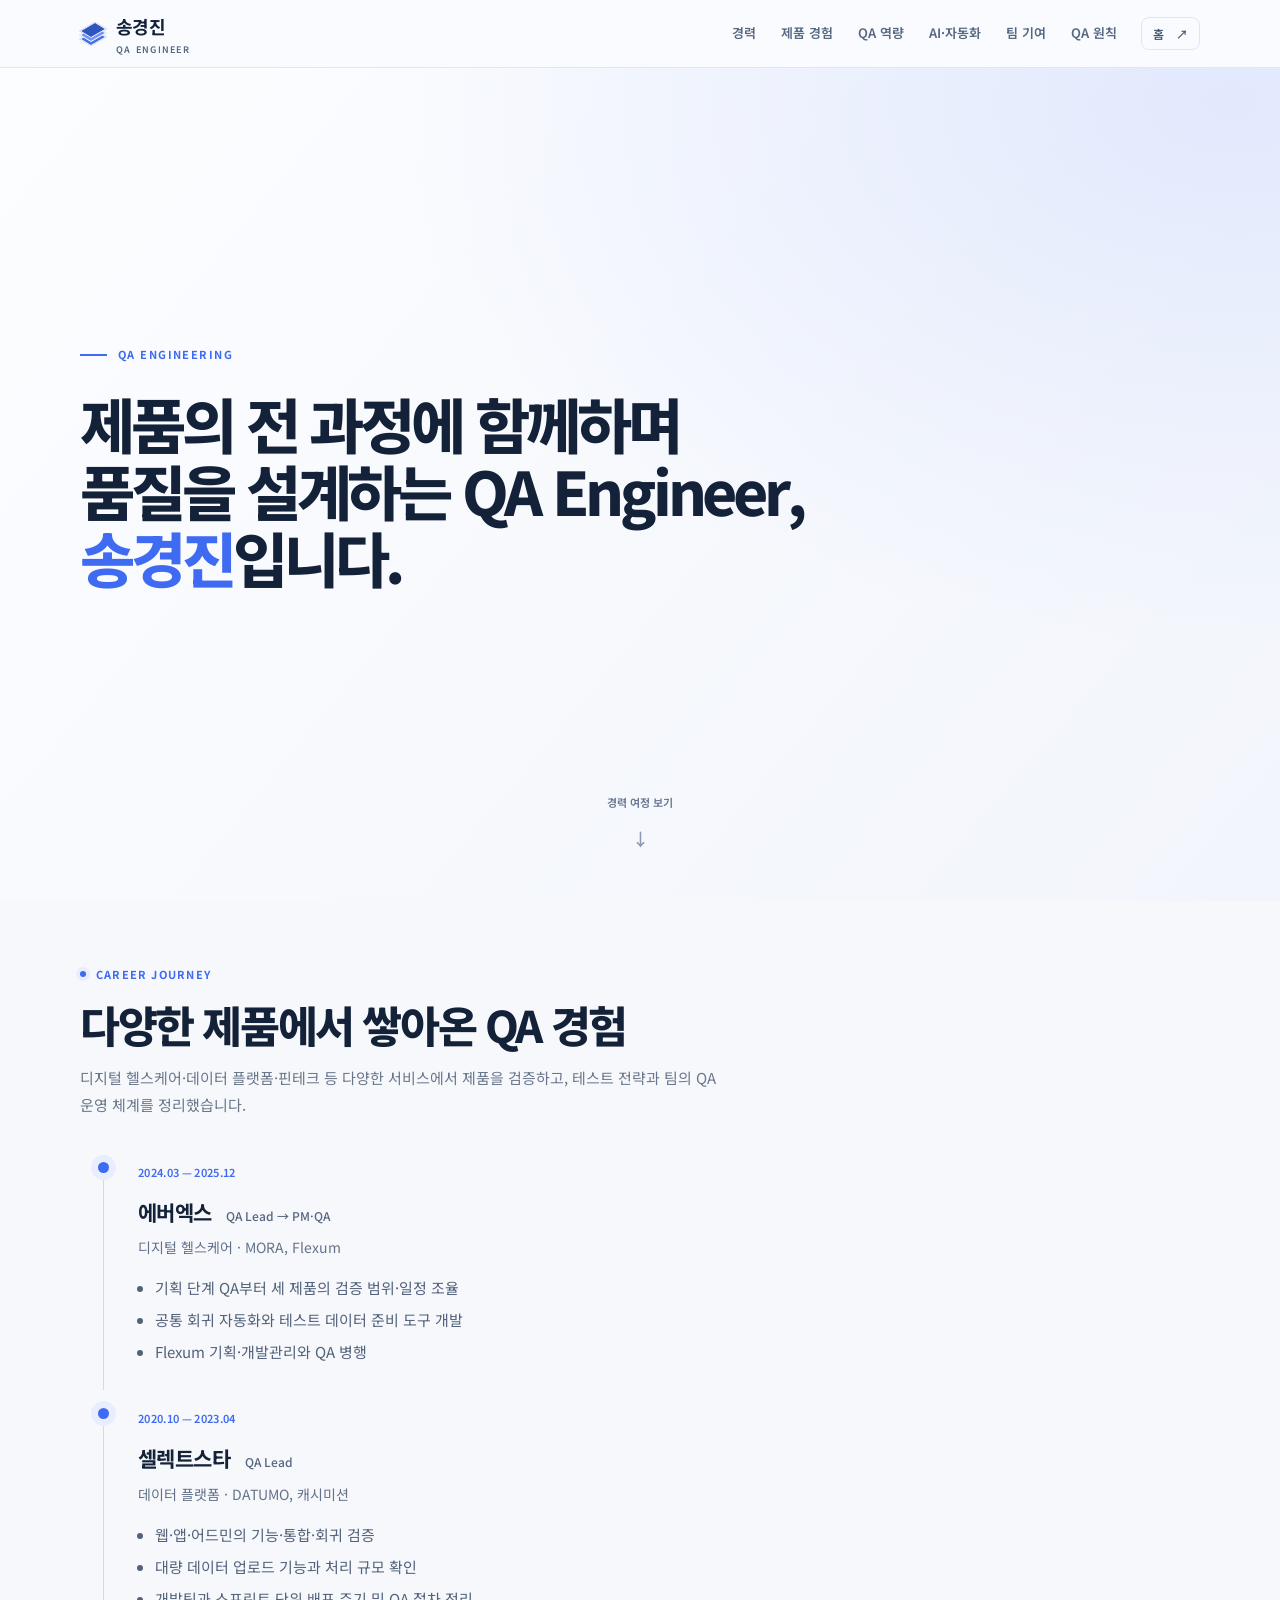
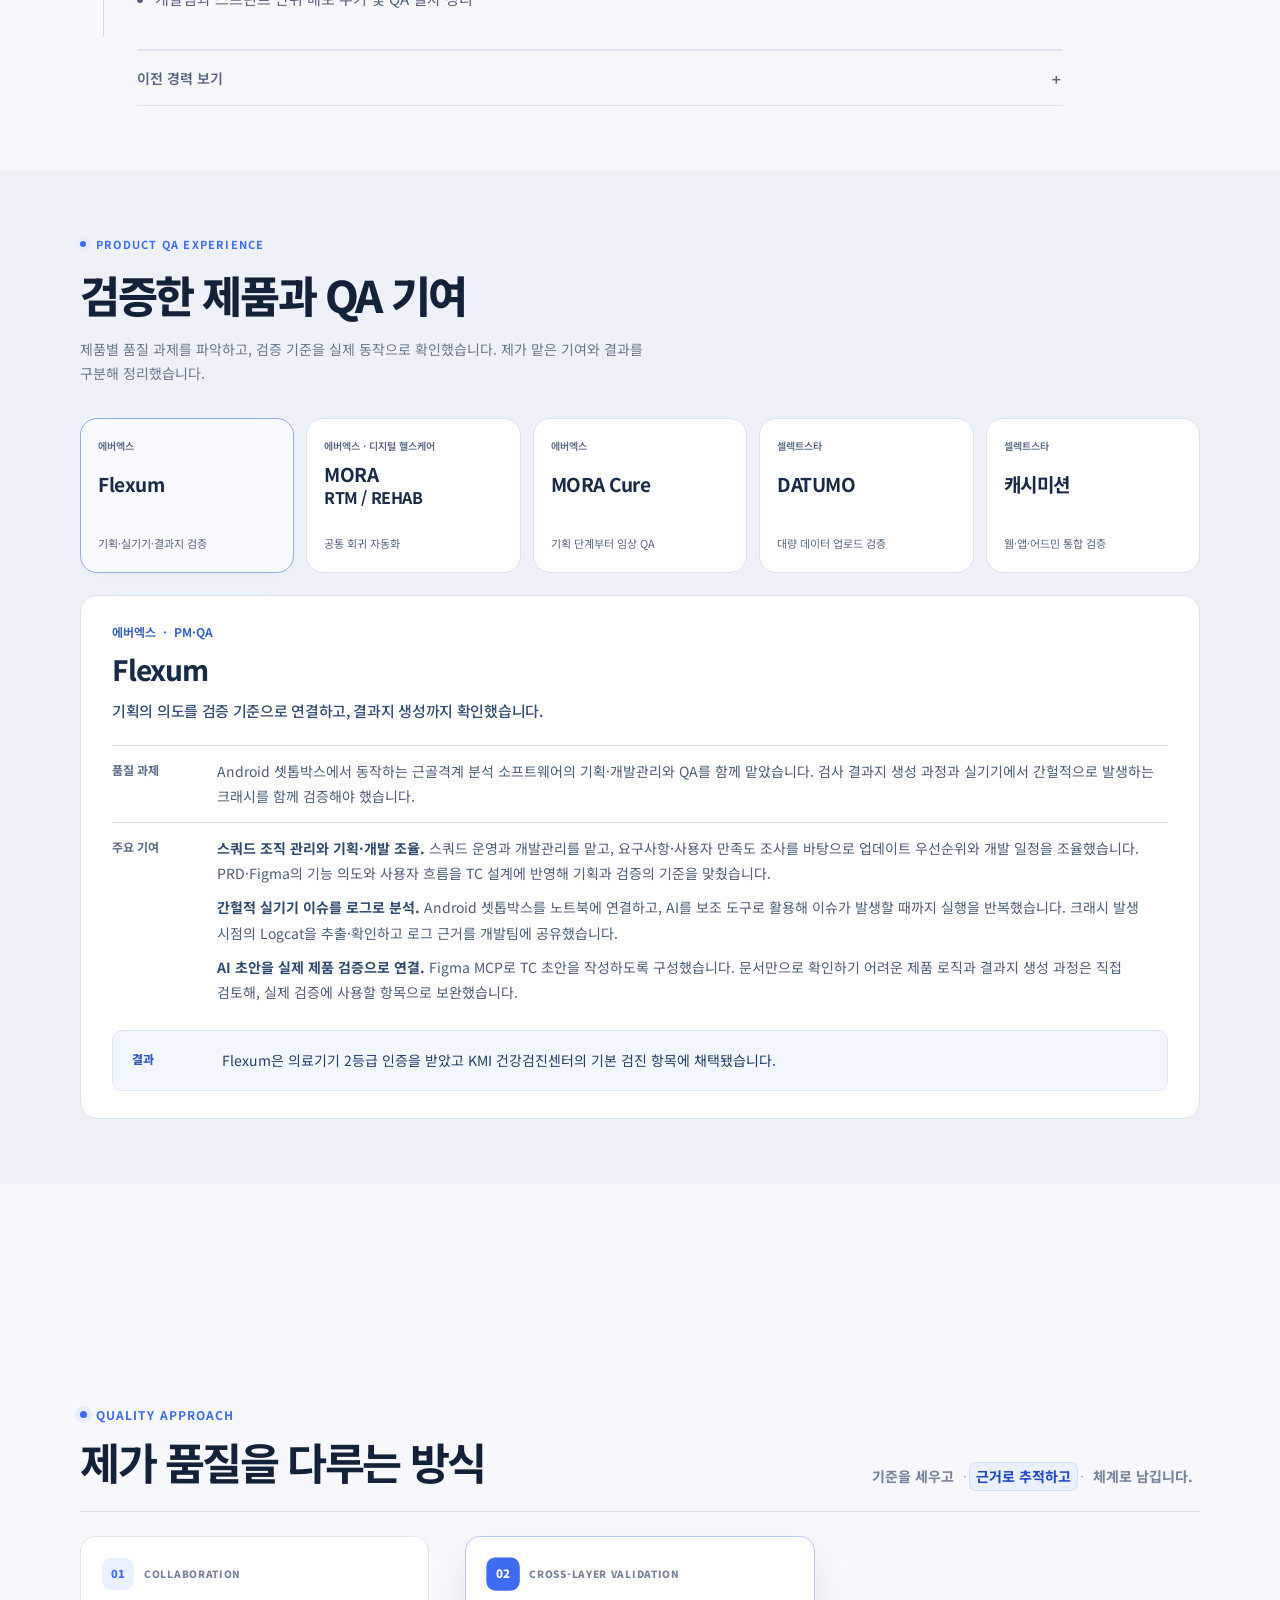
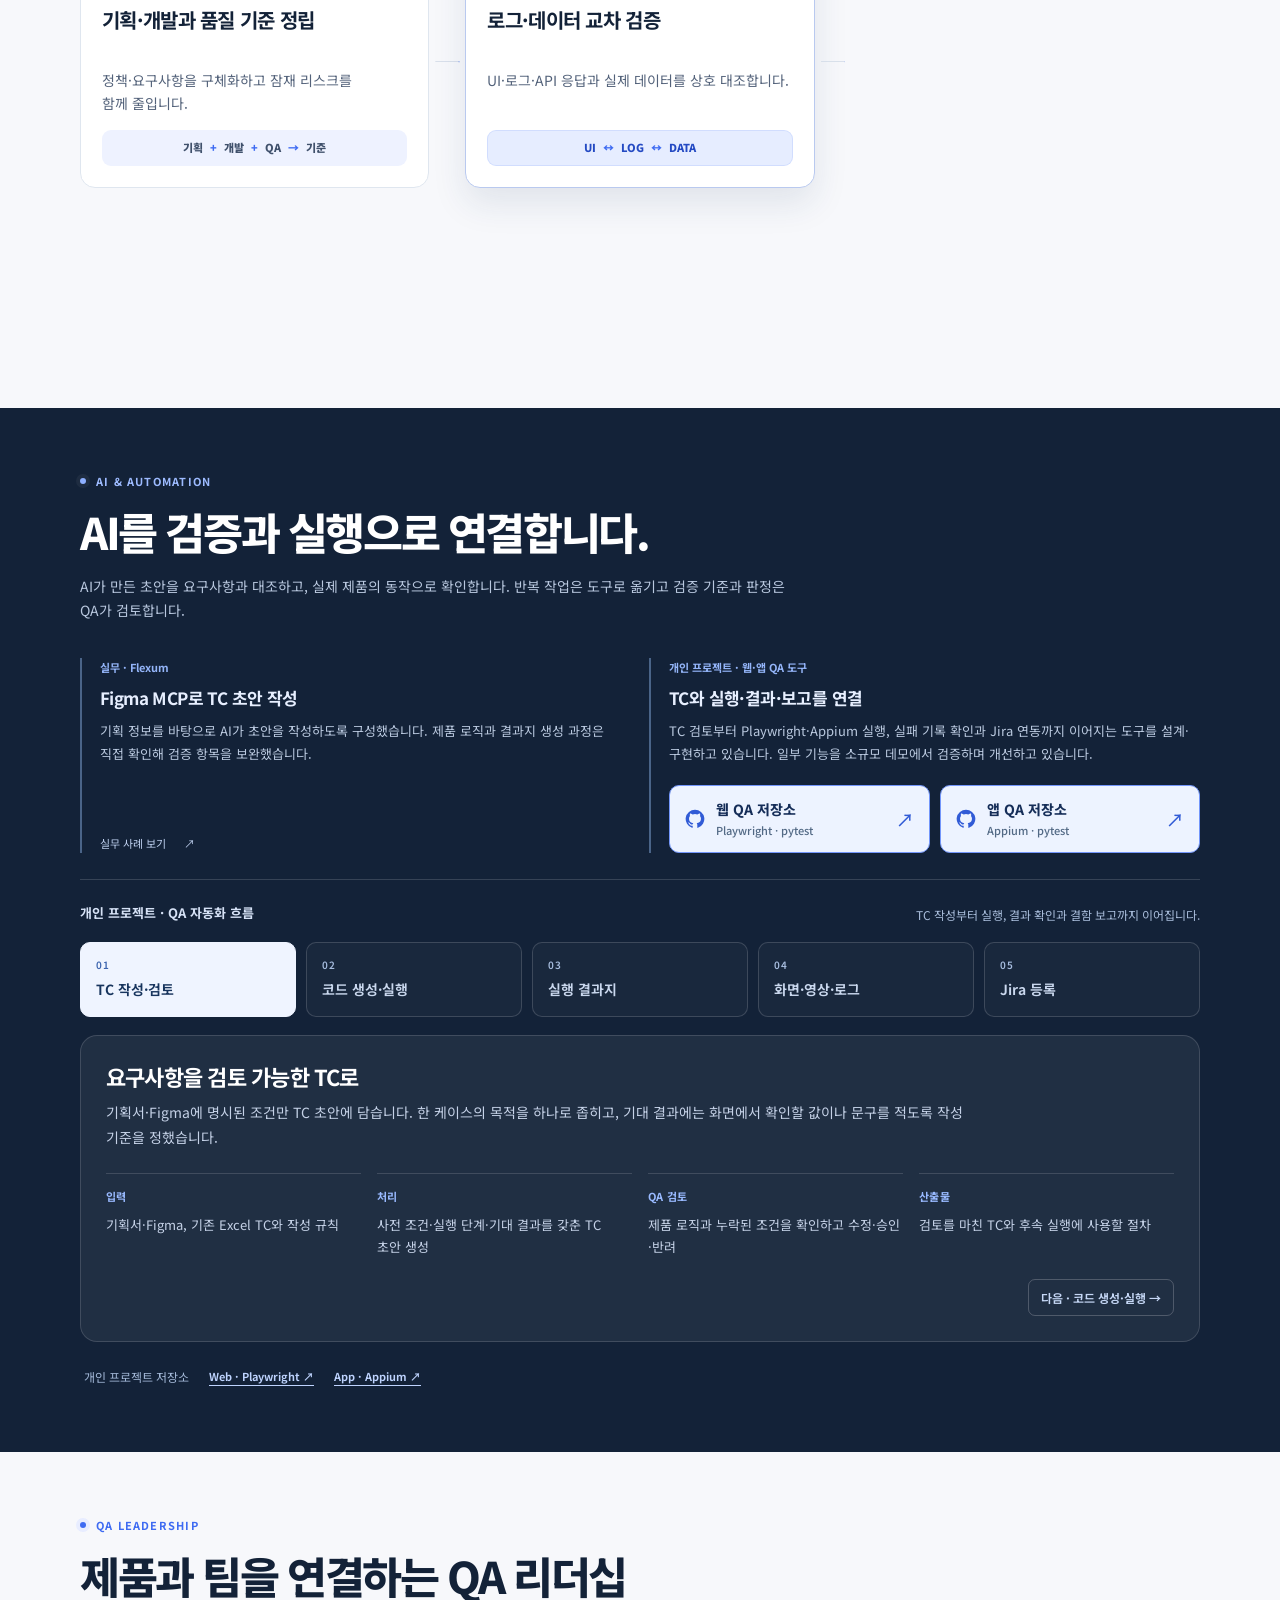
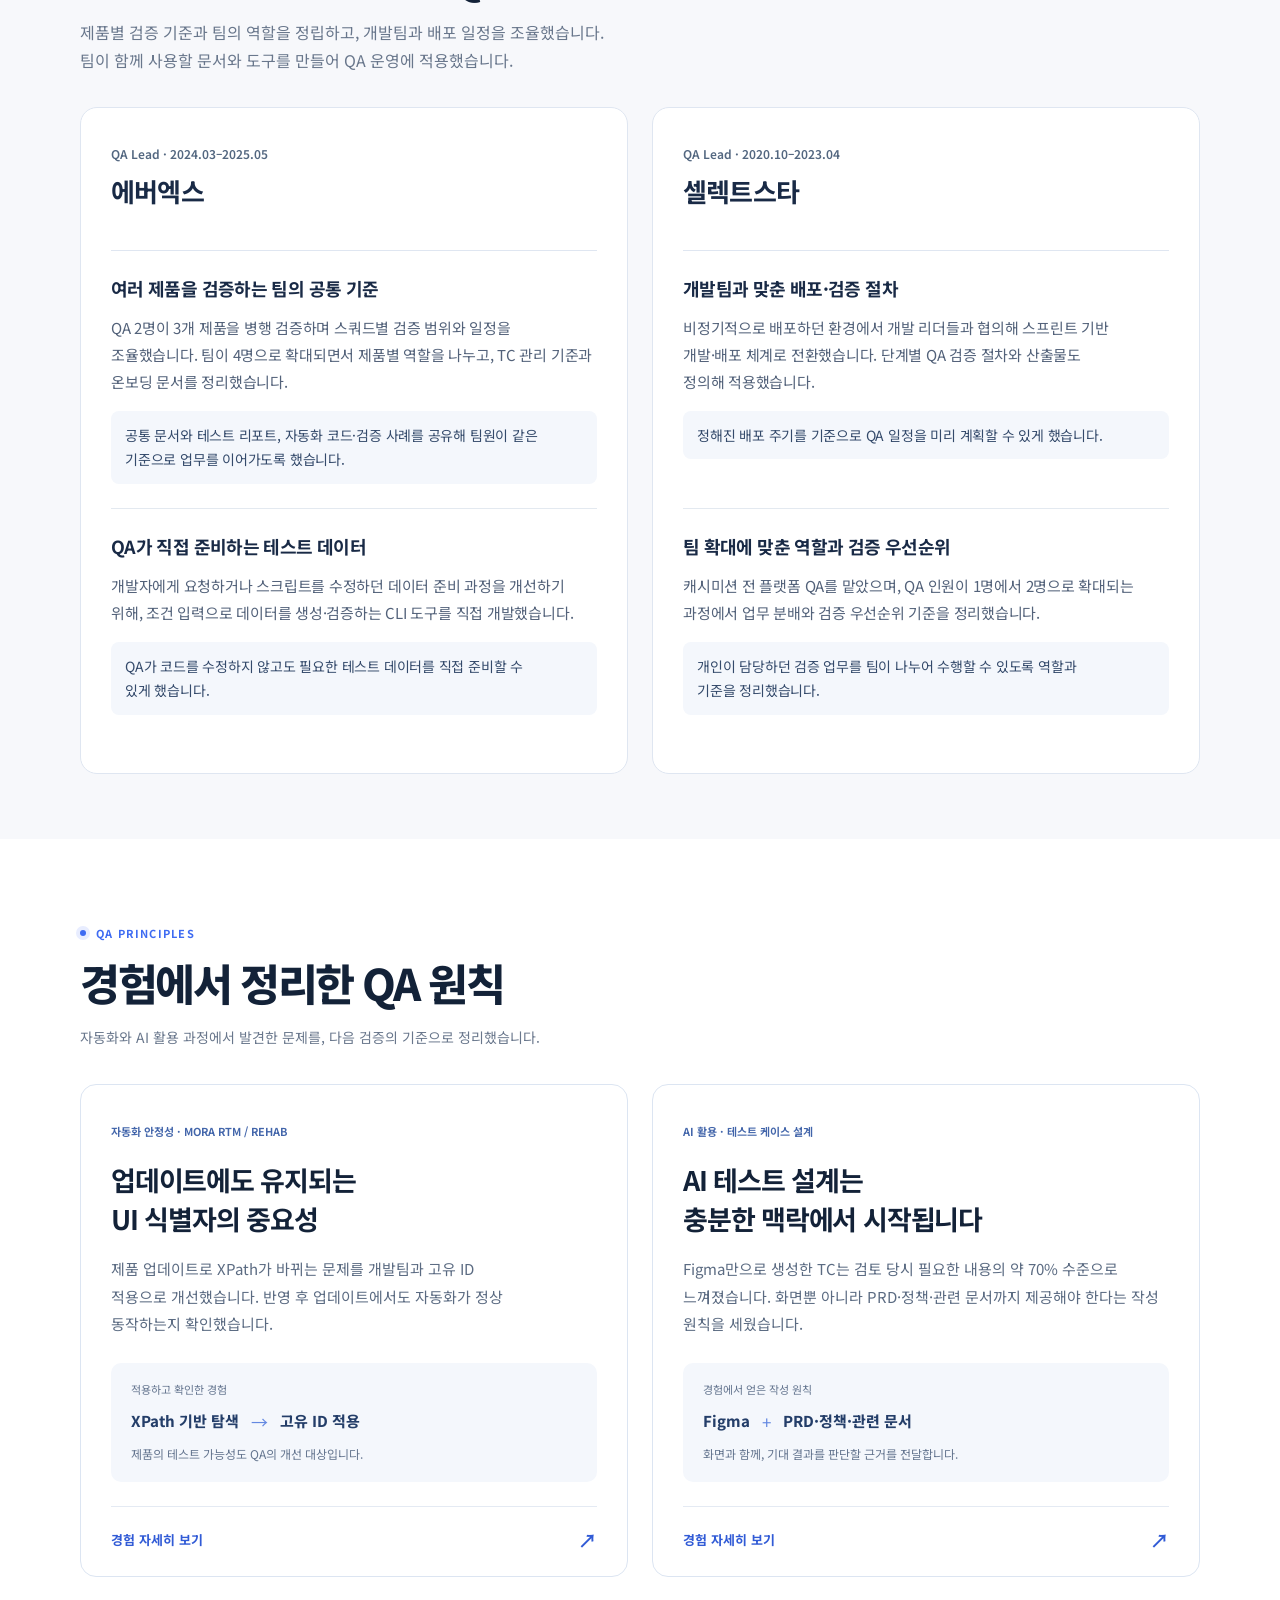
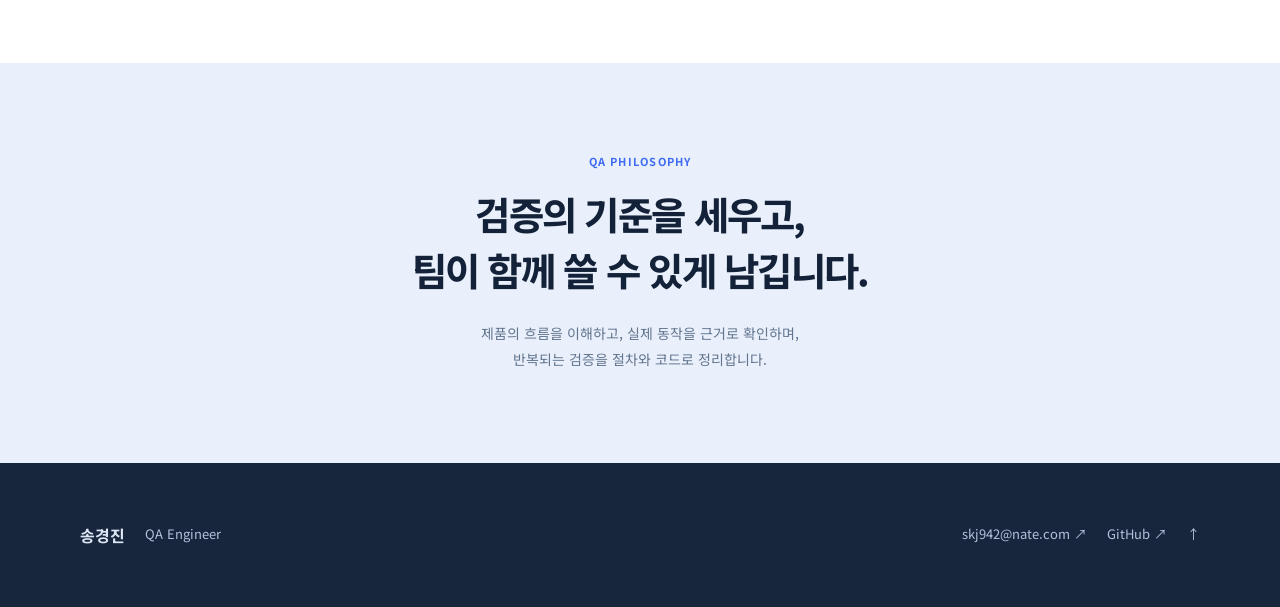
==== commit 41eb0fe9: "Update QA portfolio" ====
--- a/portfolio/index.html
+++ b/portfolio/index.html
@@ -160,7 +160,7 @@
 <article class="principle-feature"><div class="principle-copy"><span class="principle-meta">자동화 안정성 · MORA RTM / REHAB</span><h3><a href="../notes/ui-testability/">업데이트에도 유지되는<br>UI 식별자의 중요성</a></h3><p>제품 업데이트로 XPath가 바뀌는 문제를 개발팀과 고유 ID 적용으로 개선했습니다. 반영 후 업데이트에서도 자동화가 정상 동작하는지 확인했습니다.</p></div>
 <div class="principle-visual"><span>적용하고 확인한 경험</span><div class="principle-path"><strong>XPath 기반 탐색</strong><i aria-hidden="true">→</i><strong>고유 ID 적용</strong></div><p>제품의 테스트 가능성도 QA의 개선 대상입니다.</p></div>
 <a class="principle-link" href="../notes/ui-testability/">경험 자세히 보기 <span aria-hidden="true">↗</span></a></article>
-<article class="principle-feature"><div class="principle-copy"><span class="principle-meta">AI 활용 · 테스트 케이스 설계</span><h3><a href="../notes/ai-test-context/">AI에 화면과 요구사항의<br>맥락을 함께 전달하기</a></h3><p>Figma만으로 TC 작성을 요청하며 정보의 한계를 느꼈습니다. PRD·정책·관련 문서를 함께 제공해야 검증의 맥락을 충분히 전달할 수 있다고 정리했습니다.</p></div>
+<article class="principle-feature"><div class="principle-copy"><span class="principle-meta">AI 활용 · 테스트 케이스 설계</span><h3><a href="../notes/ai-test-context/">AI 테스트 설계는<br>충분한 맥락에서 시작됩니다</a></h3><p>Figma만으로 생성한 TC는 검토 당시 필요한 내용의 약 70% 수준으로 느껴졌습니다. 화면뿐 아니라 PRD·정책·관련 문서까지 제공해야 한다는 작성 원칙을 세웠습니다.</p></div>
 <div class="principle-visual"><span>경험에서 얻은 작성 원칙</span><div class="principle-path"><strong>Figma</strong><i aria-hidden="true">+</i><strong>PRD·정책·관련 문서</strong></div><p>화면과 함께, 기대 결과를 판단할 근거를 전달합니다.</p></div>
 <a class="principle-link" href="../notes/ai-test-context/">경험 자세히 보기 <span aria-hidden="true">↗</span></a></article>
 </div></div></section><section class="closing"><div class="wrap"><div class="eyebrow">QA Philosophy</div><h2>검증의 기준을 세우고,<br>팀이 함께 쓸 수 있게 남깁니다.</h2><p>제품의 흐름을 이해하고, 실제 동작을 근거로 확인하며,<br class="wide"> 반복되는 검증을 절차와 코드로 정리합니다.</p></div></section></main>
